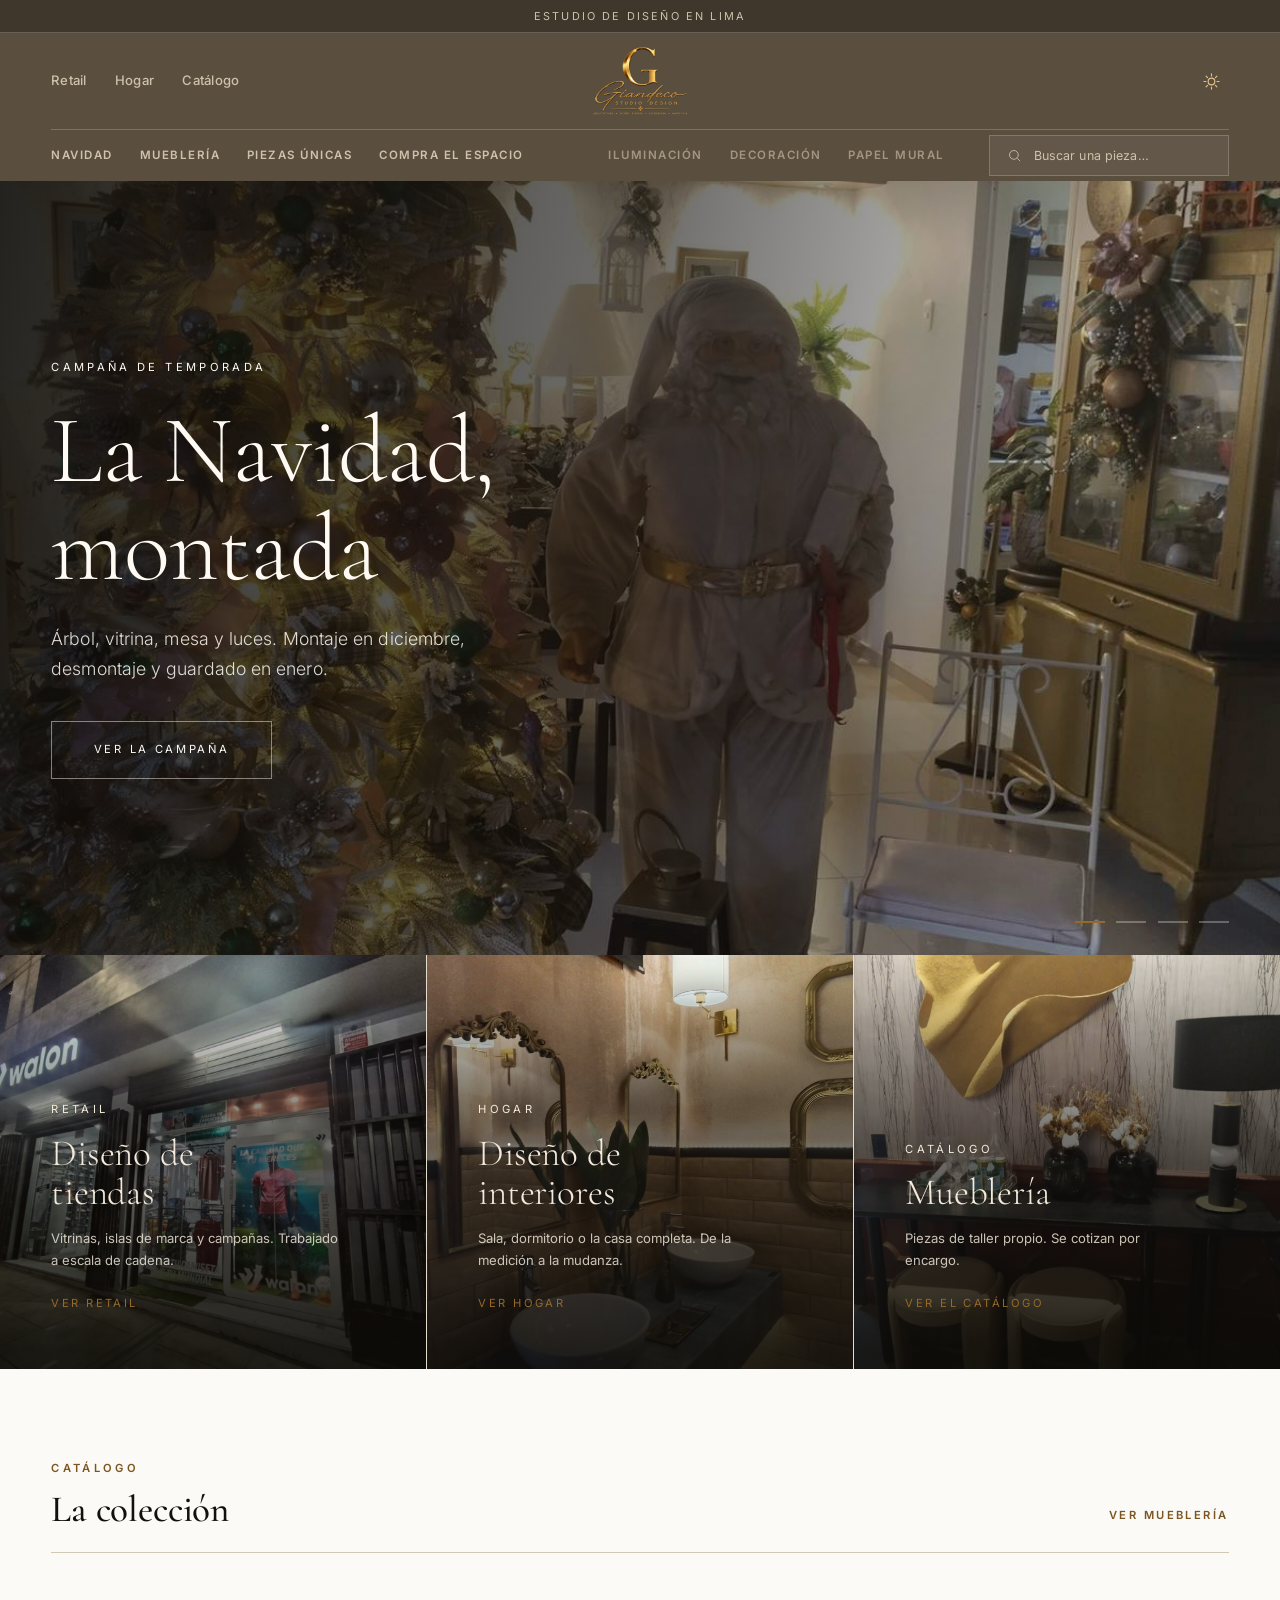
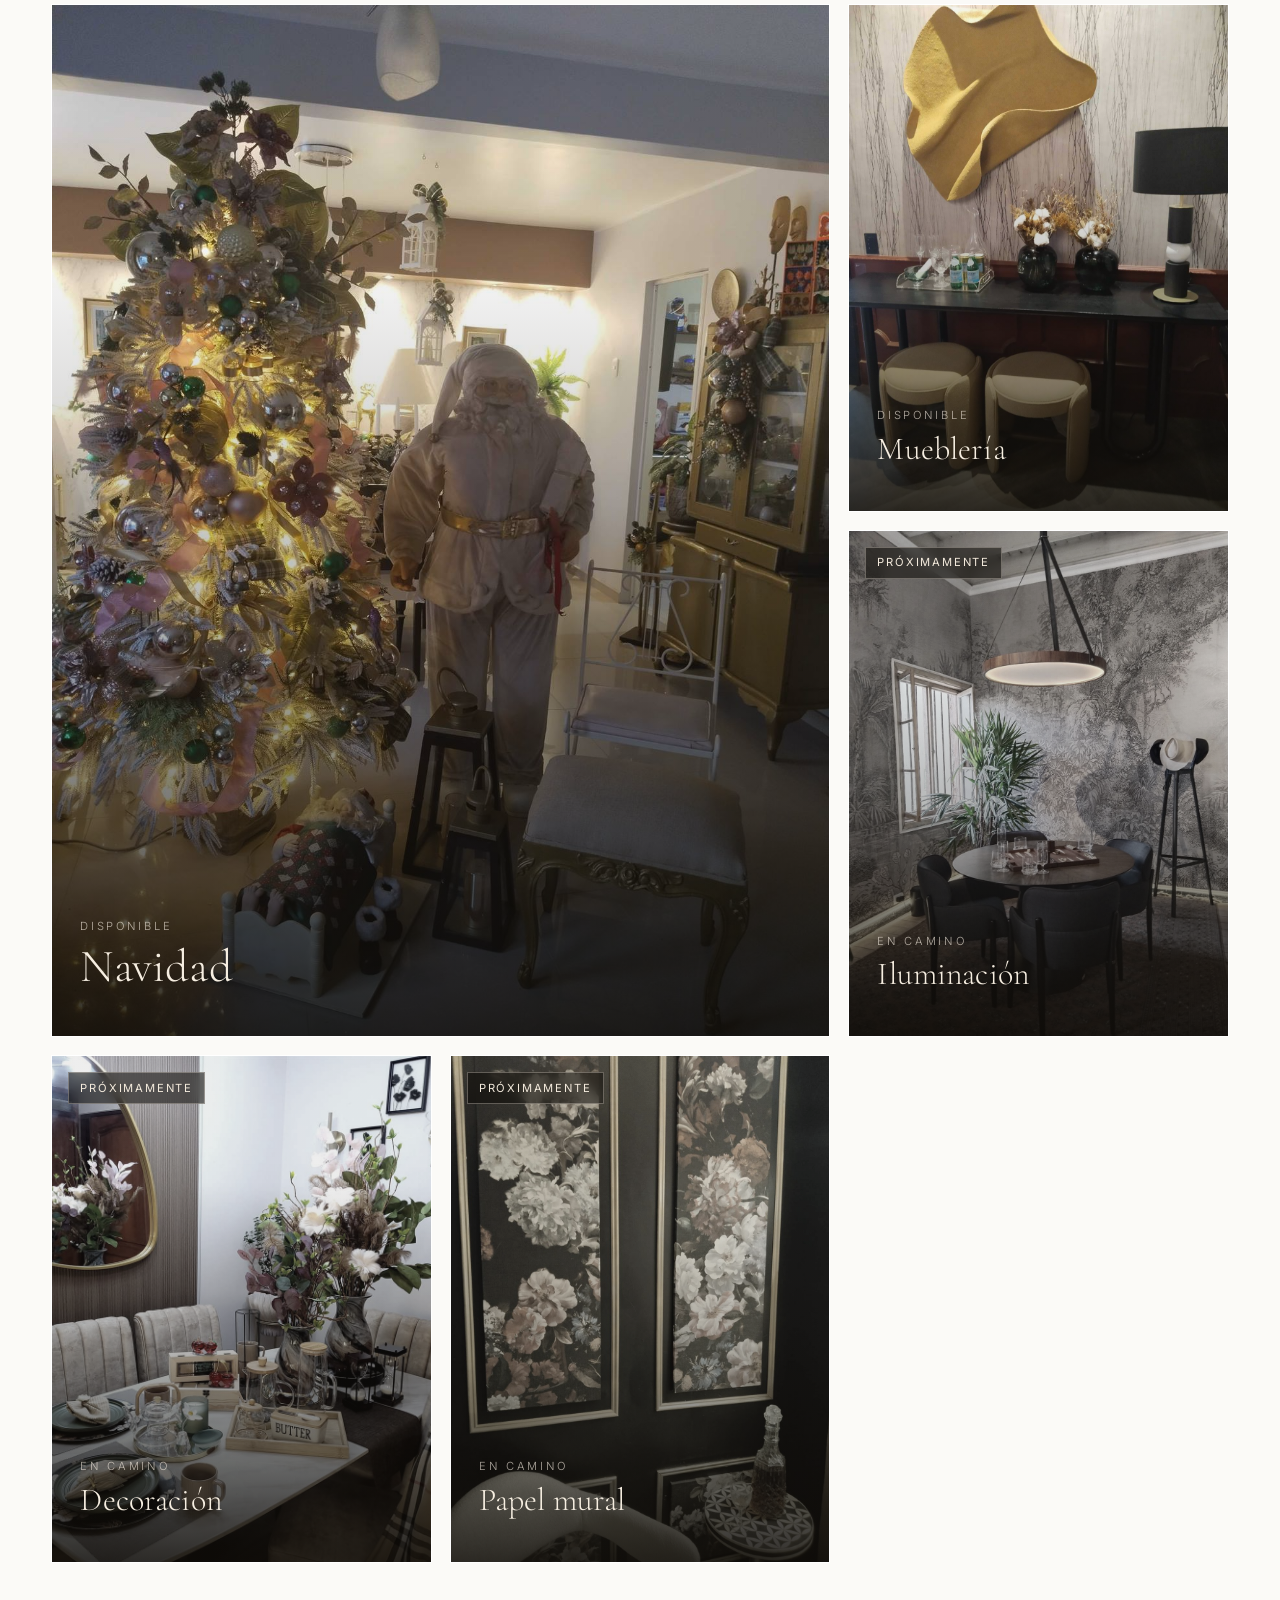
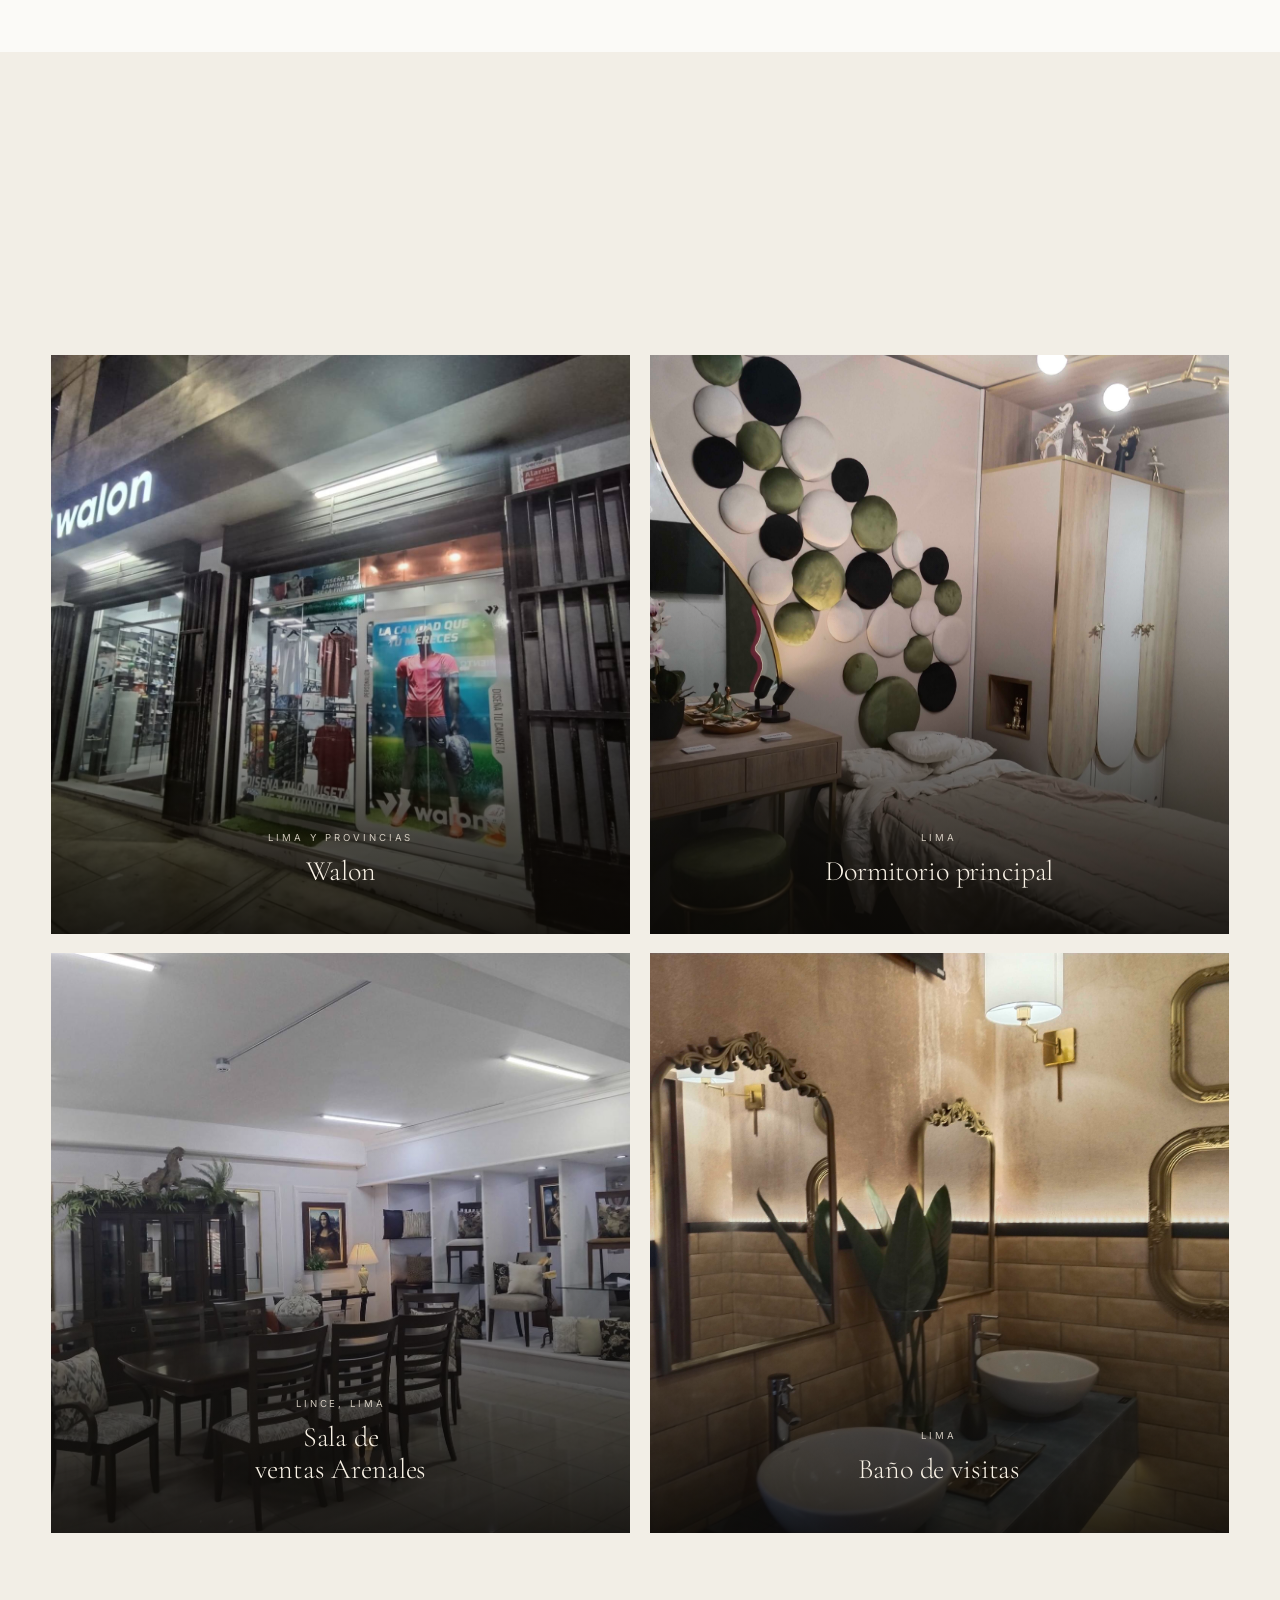
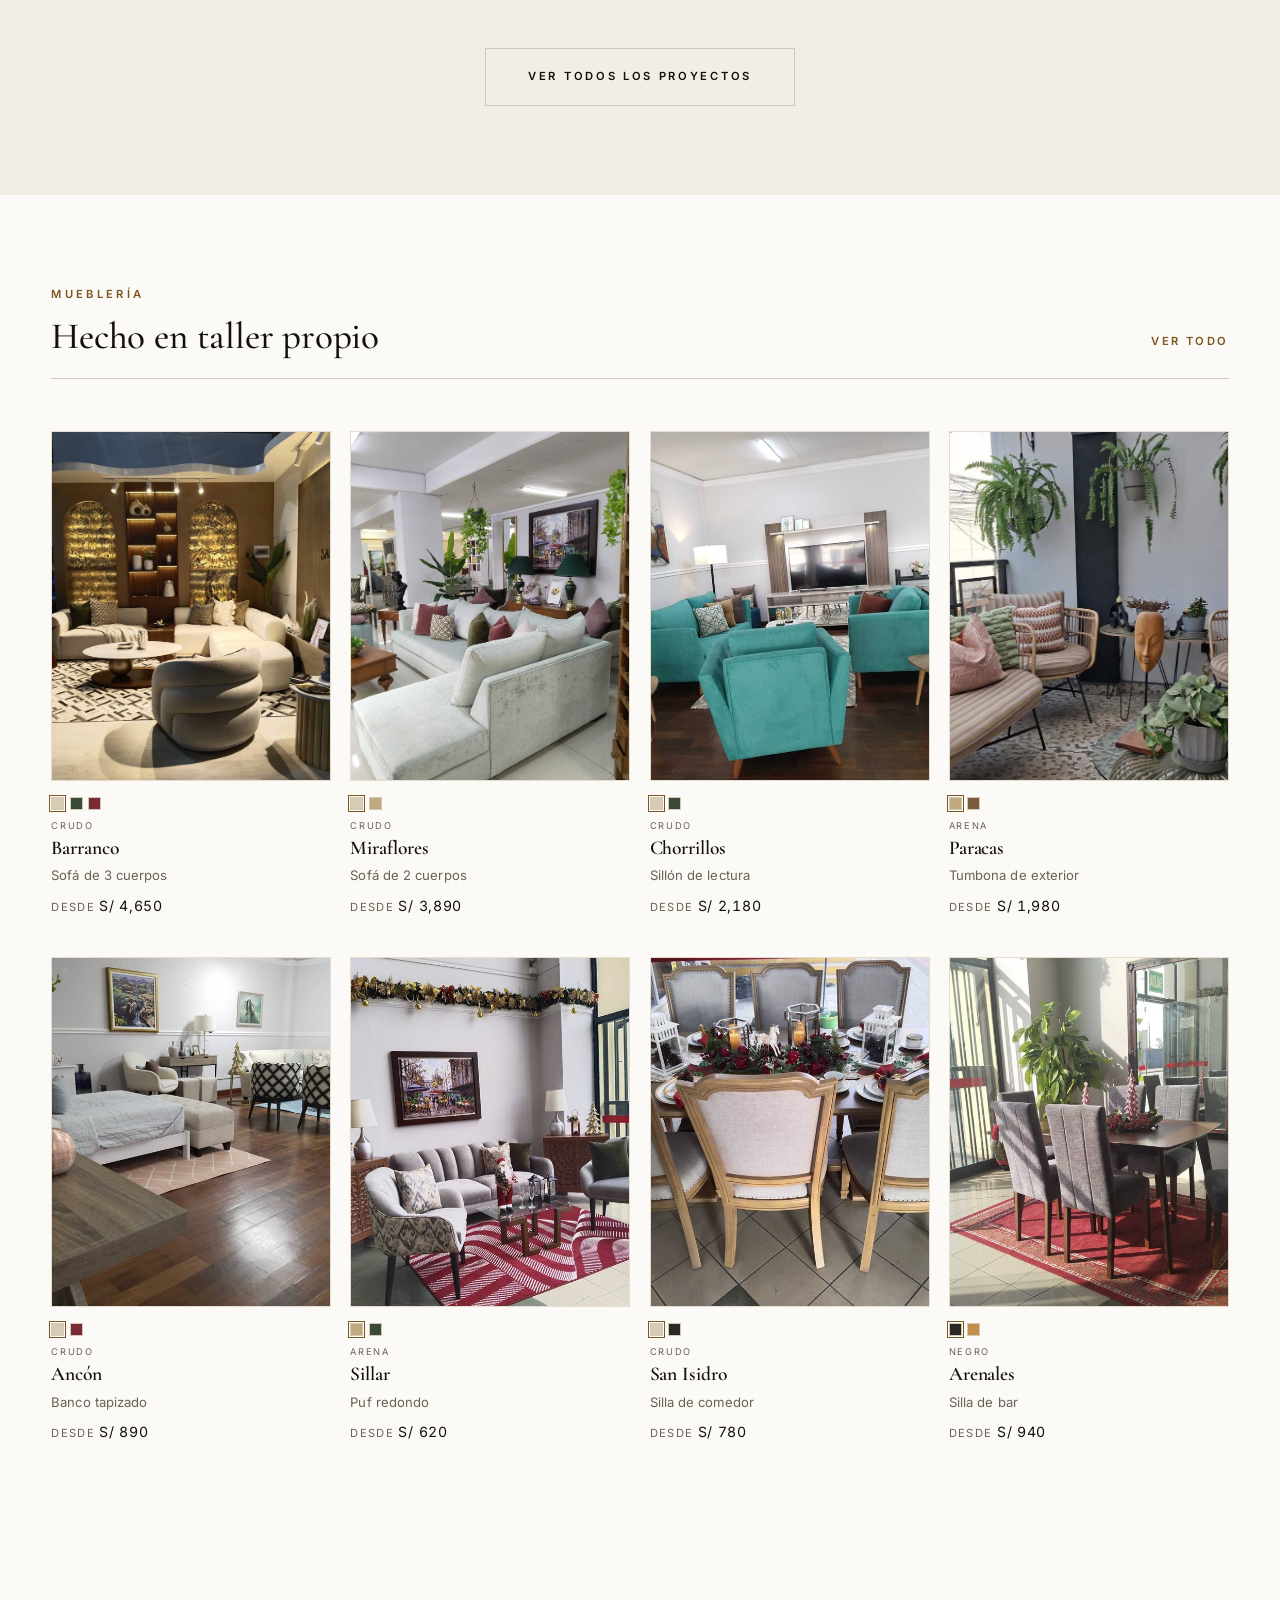
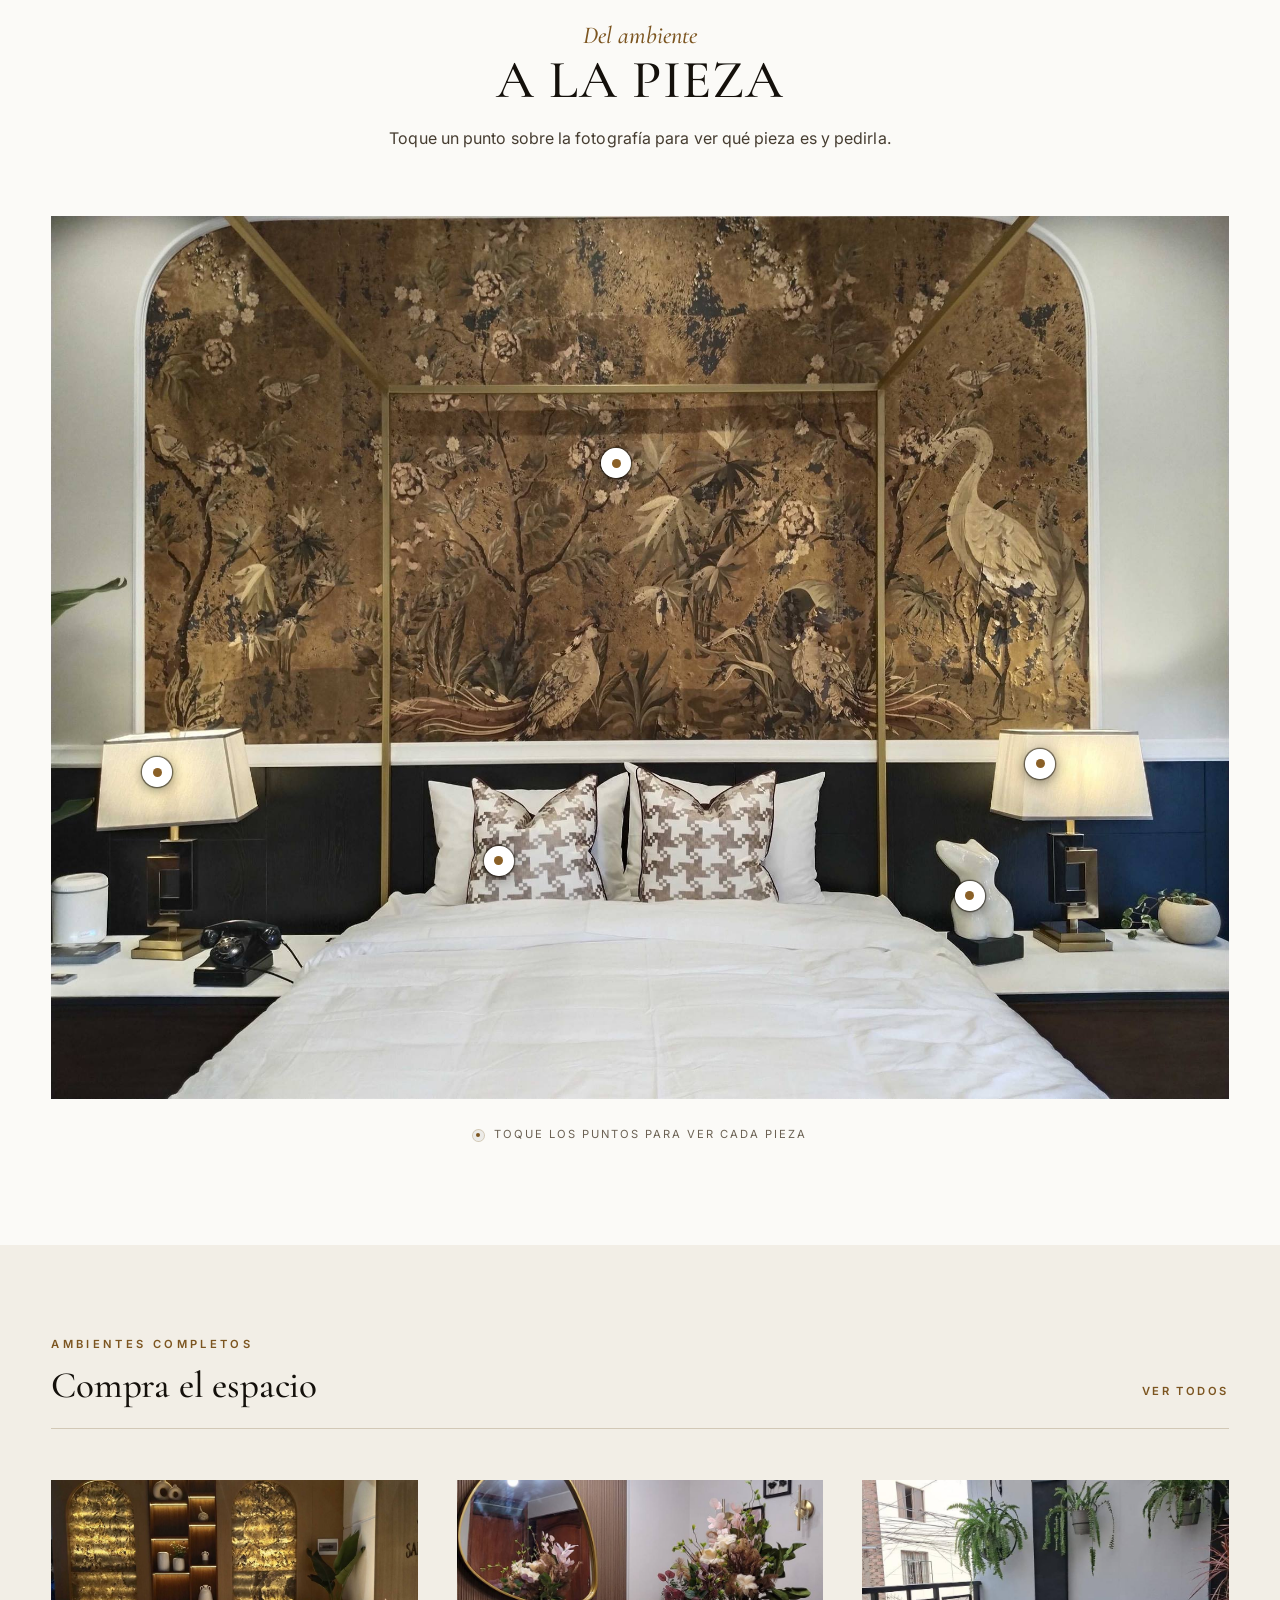
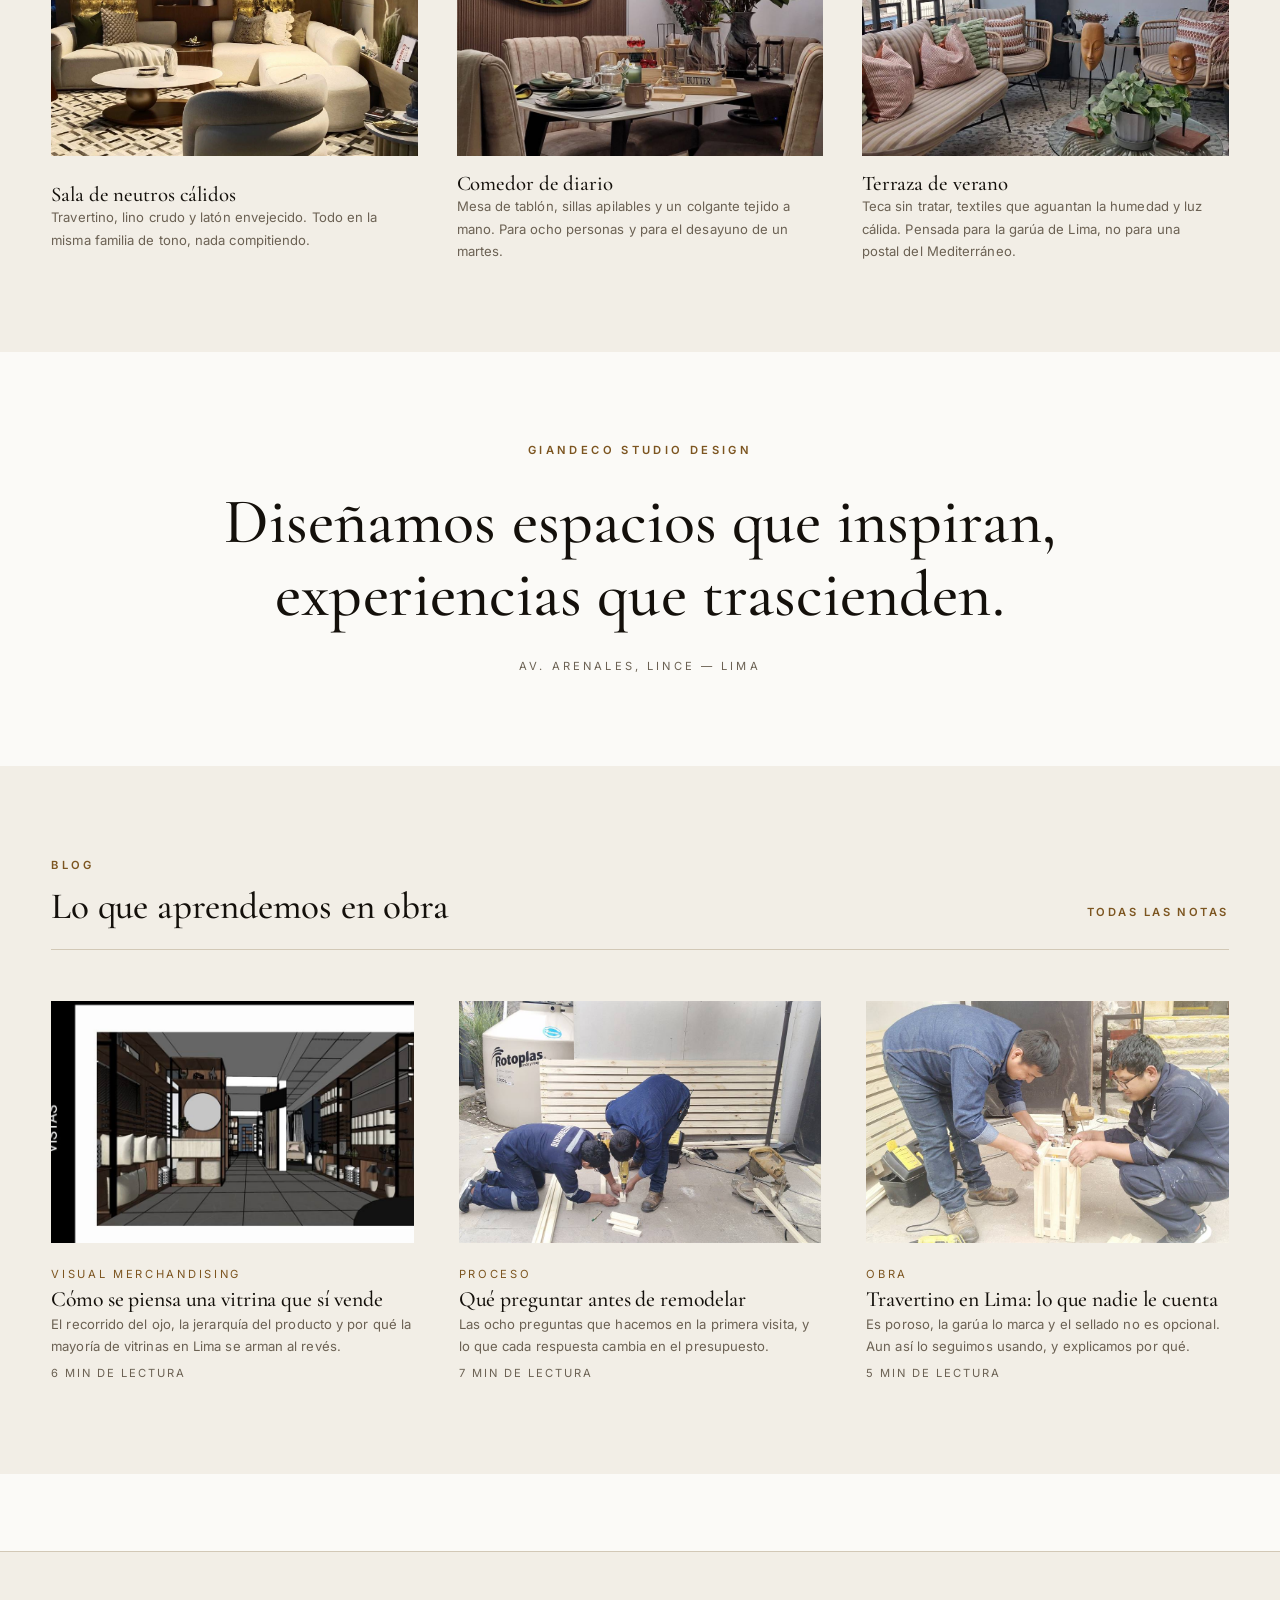
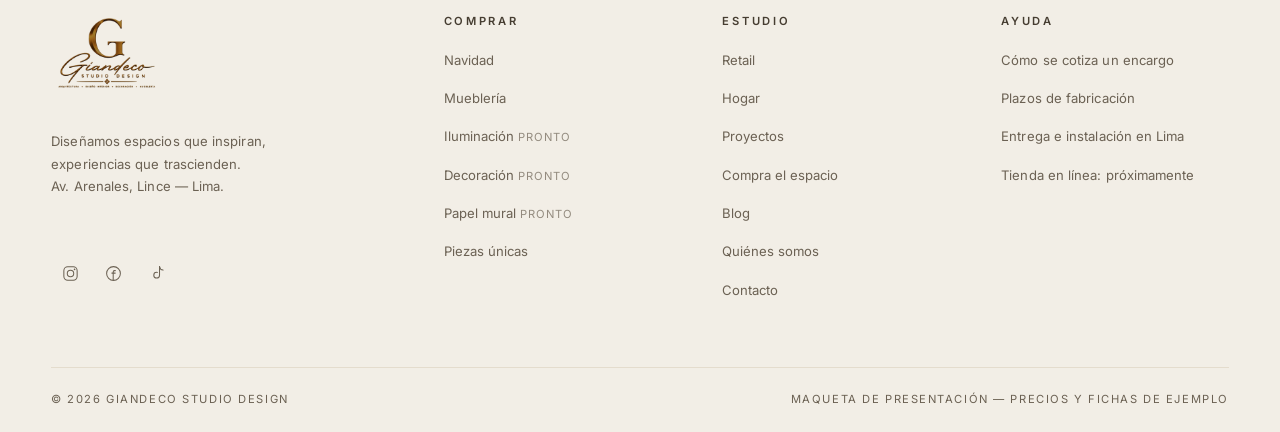
==== index.html @ dcee4a24 "Navidad abre el catalogo, la cinta se turna y el pie gana redes Navidad - La campana ya empezo: pasa" ====
<!doctype html>
<html lang="es" data-tema="claro">
<head>
<meta charset="utf-8" />
<meta name="viewport" content="width=device-width, initial-scale=1" />
<meta name="robots" content="noindex, nofollow" />
<meta name="theme-color" content="#FBFAF7" />
<meta name="description" content="Giandeco Studio Design — arquitectura, diseño interior, visual merchandising y tienda en línea. Maqueta de presentación." />
<title>Giandeco Studio Design</title>

<link rel="icon" href="img/favicon.png" type="image/png" />
<link rel="preconnect" href="https://fonts.googleapis.com" />
<link rel="preconnect" href="https://fonts.gstatic.com" crossorigin />
<link rel="stylesheet" href="https://fonts.googleapis.com/css2?family=Cormorant+Garamond:wght@300;400;500;600&family=Inter:wght@400;500;600&display=swap" />
<link rel="stylesheet" href="css/giandeco.css?v=34ec2248" />
</head>
<body>

<div class="prog" id="prog"></div>

<header class="head">
  <!-- 1. cinta de aviso -->
  <div class="aviso">
    <div class="aviso-rot" id="aviso"></div>
  </div>

  <div class="hwrap">
    <!-- 2. fila de marca: los tres mundos a la izquierda, la marca al
         centro, la cuenta y el carrito a la derecha -->
    <div class="hrow">
      <div class="hleft">
        <button class="burger" type="button" id="burger" aria-label="Abrir menú" aria-expanded="false">
          <span class="bl"></span><span class="bl"></span><span class="bl"></span>
        </button>
        <nav class="mundos-nav" id="mundosNav" aria-label="Secciones"></nav>
      </div>

      <button class="brand" type="button" data-go="home" aria-label="Giandeco Studio Design — inicio">
        <img class="logo-oscuro" src="img/logo.png" alt="Giandeco Studio Design" width="330" height="220" />
        <img class="logo-claro" src="img/logo-claro.png" alt="Giandeco Studio Design" width="330" height="220" />
      </button>

      <div class="hright">
        <!-- las dos páginas fijas: no son mundos, no cambian la fila de abajo -->
        <nav class="paginas-nav" id="paginasNav" aria-label="Páginas"></nav>
        <button class="tema-btn" type="button" data-tema-toggle>
          <svg class="i-sol" viewBox="0 0 24 24" aria-hidden="true">
            <circle cx="12" cy="12" r="4.2"/>
            <path d="M12 2.4v2.6M12 19v2.6M21.6 12H19M5 12H2.4M18.8 5.2l-1.8 1.8M7 17l-1.8 1.8M18.8 18.8 17 17M7 7 5.2 5.2"/>
          </svg>
          <svg class="i-luna" viewBox="0 0 24 24" aria-hidden="true">
            <path d="M20.5 14.6A8.6 8.6 0 0 1 9.4 3.5a8.6 8.6 0 1 0 11.1 11.1z"/>
          </svg>
        </button>
        <button class="ib solo-m" type="button" id="sBtnM" aria-label="Buscar">
          <svg viewBox="0 0 24 24"><circle cx="11" cy="11" r="7"/><path d="M16.5 16.5 21 21"/></svg>
        </button>
        <button class="ib" type="button" id="cartBtn" aria-label="Carrito">
          <svg viewBox="0 0 24 24"><path d="M6 8h12l-1 12H7L6 8z"/><path d="M9 8V6a3 3 0 0 1 6 0v2"/></svg>
          <span class="badge" id="badge" data-cero="1">0</span>
        </button>
      </div>
    </div>

    <!-- 3. fila contextual: cambia según el mundo en el que se esté -->
    <div class="nrow">
      <nav class="cats" id="cats" aria-label="Sección"></nav>
      <button class="hsearch" type="button" id="sBtn">
        <svg viewBox="0 0 24 24"><circle cx="11" cy="11" r="7"/><path d="M16.5 16.5 21 21"/></svg>
        <span>Buscar una pieza…</span>
      </button>
    </div>
  </div>

  <!-- panel de categoría: miniaturas rectangulares -->
  <div class="mega" id="mega" hidden></div>
</header>

<!-- buscador a pantalla completa -->
<div class="sover" id="sover" role="dialog" aria-modal="true" aria-label="Buscar" hidden>
  <div class="sover-in">
    <div class="sover-bar">
      <svg class="mag" viewBox="0 0 24 24"><circle cx="11" cy="11" r="7"/><path d="M16.5 16.5 21 21"/></svg>
      <label for="search" class="sr">Buscar productos</label>
      <input type="search" id="search" placeholder="Busque una pieza, un material…" autocomplete="off" />
      <button class="sclose" type="button" id="sClose" aria-label="Cerrar buscador">&times;</button>
    </div>
    <div class="sover-body">
      <div class="sug" id="sSug">
        <span class="eyebrow">Búsquedas frecuentes</span>
        <div class="sug-chips" id="sChips"></div>
      </div>
      <div class="sres" id="sRes"></div>
    </div>
  </div>
</div>

<!-- menú móvil -->
<nav class="mnav" id="mnav" aria-label="Menú" aria-hidden="true"></nav>


<!-- ====================== PORTADA ====================== -->
<main class="view on" id="v-home">

  <section class="camp">
    <div class="media" id="campMedia"></div>
    <div class="veil"></div>
    <div class="inner">
      <span class="eyebrow" id="cEye"></span>
      <h1 id="cTitle"></h1>
      <p id="cText"></p>
      <button class="btn" type="button" id="cCta"></button>
    </div>
    <div class="camp-dots" id="cDots"></div>
  </section>

  <!-- los tres servicios: el sitio entero cuelga de aquí -->
  <section class="mundos tres">
    <button class="mundo" type="button" data-go="retail">
      <img src="img/pr-walon-1.jpg" alt="" loading="lazy" />
      <span class="veil"></span>
      <span class="cap">
        <span class="eyebrow">Retail</span>
        <h3>Diseño de tiendas</h3>
        <p>Vitrinas, islas de marca y campañas. Trabajado a escala de cadena.</p>
        <span class="link">Ver Retail</span>
      </span>
    </button>
    <button class="mundo" type="button" data-go="hogar">
      <img src="img/pr-casa-2.jpg" alt="" loading="lazy" />
      <span class="veil"></span>
      <span class="cap">
        <span class="eyebrow">Hogar</span>
        <h3>Diseño de interiores</h3>
        <p>Sala, dormitorio o la casa completa. De la medición a la mudanza.</p>
        <span class="link">Ver Hogar</span>
      </span>
    </button>
    <button class="mundo" type="button" data-go="cat:mueble">
      <img src="img/cat-muebles.jpg" alt="" loading="lazy" />
      <span class="veil"></span>
      <span class="cap">
        <span class="eyebrow">Catálogo</span>
        <h3>Mueblería</h3>
        <p>Piezas de taller propio. Se cotizan por encargo.</p>
        <span class="link">Ver el catálogo</span>
      </span>
    </button>
  </section>

  <!-- catálogo: lo que ya está y lo que viene -->
  <section class="band"><div class="wrap">
    <div class="plate" data-rev>
      <div class="plate-in">
        <span class="eyebrow">Catálogo</span>
        <h2>La colección</h2>
      </div>
      <button class="link" type="button" data-go="cat:mueble">Ver mueblería</button>
    </div>
    <div class="tiles destacada" id="homeCats" data-rev></div>
  </div></section>

  <!-- proyectos destacados -->
  <section class="band band-alt"><div class="wrap">
    <div class="plate-c" data-rev>
      <span class="eyebrow">Proyectos</span>
      <h2>Obra propia</h2>
      <p>Tiendas, campañas, casas y hotelería. Fotografiado en sitio.</p>
    </div>
    <div class="proj-grid" id="homeProy"></div>
    <div style="display:grid;justify-items:center;margin-top:clamp(4rem,9vw,9rem)">
      <button class="btn btn-l" type="button" data-go="proyectos">Ver todos los proyectos</button>
    </div>
  </div></section>

  <!-- mueblería -->
  <section class="band"><div class="wrap">
    <div class="plate" data-rev>
      <div class="plate-in">
        <span class="eyebrow">Mueblería</span>
        <h2>Hecho en taller propio</h2>
      </div>
      <button class="link" type="button" data-go="cat:mueble">Ver todo</button>
    </div>
    <div class="grid rail-m" id="homeGrid"></div>
  </div></section>

  <!-- compre el look: la foto con sus piezas marcadas -->
  <section class="band"><div class="wrap">
    <div class="plate-c" data-rev>
      <span class="cap-doble">
        <span class="sobre">Del ambiente</span>
        <span class="grande">a la pieza</span>
      </span>
      <p>Toque un punto sobre la fotografía para ver qué pieza es y pedirla.</p>
    </div>
    <div class="look-wrap">
      <div id="homeMapa"></div>
    </div>
  </div></section>

  <!-- compra el espacio -->
  <section class="band band-alt"><div class="wrap">
    <div class="plate" data-rev>
      <div class="plate-in">
        <span class="eyebrow">Ambientes completos</span>
        <h2>Compra el espacio</h2>
      </div>
      <button class="link" type="button" data-go="espacios">Ver todos</button>
    </div>
    <div class="esp-cards rail-m" id="homeEsp"></div>
  </div></section>

  <!-- cita -->
  <section class="band"><div class="wrap">
    <div class="cita" data-rev>
      <span class="eyebrow">Giandeco Studio Design</span>
      <blockquote>Diseñamos espacios que inspiran, experiencias que trascienden.</blockquote>
      <cite>Av. Arenales, Lince — Lima</cite>
    </div>
  </div></section>

  <!-- blog -->
  <section class="band band-alt"><div class="wrap">
    <div class="plate" data-rev>
      <div class="plate-in">
        <span class="eyebrow">Blog</span>
        <h2>Lo que aprendemos en obra</h2>
      </div>
      <button class="link" type="button" data-go="cuaderno">Todas las notas</button>
    </div>
    <div class="jgrid rail-m" id="homeJournal"></div>
  </div></section>

</main>


<!-- ====================== COLECCIÓN ====================== -->
<main class="view" id="v-cat">

  <!-- portada de campaña: sólo aparece en la línea de temporada -->
  <section class="camp-band" id="catCampana" hidden>
    <div class="camp-band-foto">
      <img id="cbFoto" src="" alt="" />
      <span class="veil"></span>
    </div>
    <div class="camp-band-txt">
      <span class="eyebrow" id="cbEye"></span>
      <h1 id="cbTitulo"></h1>
      <p id="cbTexto"></p>
      <button class="btn" type="button" id="cbCta" data-go="contacto"></button>
      <div class="camp-band-tira" id="cbTira"></div>
    </div>
  </section>

  <div class="wrap">
    <nav class="crumb" id="catCrumb" aria-label="Ruta"></nav>
    <h1 class="ctitle" id="catTitle"></h1>

    <div class="shop">
      <div>
        <button class="fbtn" type="button" id="fToggle" aria-expanded="false">Filtrar y ordenar</button>
        <aside class="facets" id="facets" aria-label="Filtros"></aside>
      </div>
      <div>
        <div class="subs" id="catSubs"></div>

        <aside class="promo" id="catPromo" hidden>
          <div>
            <span class="eyebrow">Navidad montada</span>
            <h3>¿Prefiere que se la montemos nosotros?</h3>
            <p>El estudio monta la Navidad completa de casas y de salas de venta: árbol, vitrina,
               mesa y luces, con desmontaje y guardado en enero.</p>
          </div>
          <button class="btn" type="button" data-go="contacto">Pedir una cotización</button>
        </aside>

        <div class="sbar">
          <span class="cnt" id="cnt"></span>
          <div class="tools">
            <select id="sort" aria-label="Ordenar">
              <option value="rel">Recomendados</option>
              <option value="asc">Precio: menor a mayor</option>
              <option value="desc">Precio: mayor a menor</option>
              <option value="az">Nombre A–Z</option>
            </select>
            <div class="vtog" role="group" aria-label="Vista">
              <button type="button" id="vList" aria-pressed="false" aria-label="Lista">
                <svg viewBox="0 0 24 24"><path d="M4 6h16M4 12h16M4 18h16"/></svg></button>
              <button type="button" id="vGrid" aria-pressed="true" aria-label="Cuadrícula">
                <svg viewBox="0 0 24 24"><rect x="4" y="4" width="7" height="7"/><rect x="13" y="4" width="7" height="7"/><rect x="4" y="13" width="7" height="7"/><rect x="13" y="13" width="7" height="7"/></svg></button>
            </div>
          </div>
        </div>
        <div class="chips" id="chips"></div>
        <div class="grid" id="catGrid"></div>
      </div>
    </div>
  </div>
</main>


<!-- ============ CATEGORÍA QUE TODAVÍA NO ABRE ============ -->
<main class="view" id="v-pronto">
  <div class="wrap">
    <nav class="crumb" id="prCrumb" aria-label="Ruta"></nav>
    <div class="proxima">
      <figure class="pronto-foto"><img id="prontoImg" src="" alt="" /><span class="veil"></span></figure>
      <div class="pronto-txt">
        <span class="eyebrow" id="prontoCuando"></span>
        <h1 id="prontoTitulo"></h1>
        <p class="lede" id="prontoLede"></p>
        <ul class="pronto-subs" id="prontoSubs"></ul>
        <p class="pronto-nota">Mientras tanto, el estudio ya trabaja esta línea por encargo:
          se cotiza, se fabrica y se instala igual que siempre. Lo que falta es la tienda en línea.</p>
        <div class="fu-acc">
          <button class="btn" type="button" data-go="contacto">Cotizar por encargo</button>
          <button class="link" type="button" data-go="cat:mueble">Ver la mueblería</button>
        </div>
      </div>
    </div>
  </div>
  <div style="height:clamp(3rem,7vw,7rem)"></div>
</main>


<!-- ====================== FICHA DE PRODUCTO ====================== -->
<main class="view" id="v-pdp">
  <div class="wrap">
    <nav class="crumb" id="pdpCrumb" aria-label="Ruta"></nav>
    <div class="pdp-grid">
      <div class="gal">
        <div class="gal-main"><img id="galMain" src="" alt="" /></div>
        <div class="gal-thumbs" id="galThumbs"></div>
      </div>
      <div class="pinfo">
        <span class="eyebrow" id="pdpEye"></span>
        <h1 id="pdpName"></h1>
        <p class="tagl" id="pdpTag"></p>
        <span class="price" id="pdpPrice"></span>
        <div class="vpick" id="pdpVars"></div>
        <span class="stock" id="pdpStock"></span>
        <div class="buy" id="pdpBuy">
          <div class="qty">
            <button type="button" id="qMinus" aria-label="Quitar uno">&minus;</button>
            <span id="qVal">1</span>
            <button type="button" id="qPlus" aria-label="Agregar uno">+</button>
          </div>
          <button class="btn" type="button" id="pdpAdd">Añadir al carrito</button>
        </div>
        <button class="btn" type="button" id="pdpCotizar" data-go="contacto">Solicitar cotización</button>
        <p class="pdp-nota" id="pdpNota">La tienda en línea abre pronto. Por ahora cada pieza se
          cotiza por encargo: se confirma medida, acabado y plazo antes de fabricar.</p>
        <dl class="ficha" id="pdpFicha"></dl>
      </div>
    </div>
    <section class="band pdp-relato" id="pdpRelato"></section>

    <section class="band">
      <div class="plate"><div class="plate-in"><h2>Combina bien con</h2></div></div>
      <div class="grid" id="pdpRel"></div>
    </section>
  </div>
</main>


<!-- ====================== PIEZA ÚNICA ====================== -->
<main class="view" id="v-uni">
  <section class="uni-hero">
    <img id="uniBg" src="" alt="" />
    <div class="veil"></div>
    <div class="inner">
      <span class="seal">Pieza única · 1 de 1</span>
      <h1 id="uniName"></h1>
      <p id="uniTag"></p>
    </div>
  </section>
  <div class="wrap">
    <nav class="crumb" id="uniCrumb" aria-label="Ruta"></nav>
    <div class="band uni-body">
      <div class="uni-story">
        <div class="gal-main" style="aspect-ratio:4/3;margin-bottom:2rem"><img id="uniImg" src="" alt="" /></div>
        <p class="drop" id="uniStory"></p>
        <div class="acc" style="margin-top:2rem">
          <details open><summary>Procedencia</summary><div class="ab"><p id="uniProv"></p></div></details>
          <details><summary>Dimensiones y materiales</summary><div class="ab"><table><tbody id="uniDim"></tbody></table></div></details>
          <details><summary>Entrega de piezas únicas</summary><div class="ab"><ul>
            <li>Se reserva con el 50 % y se entrega en 5 días hábiles en Lima.</li>
            <li>Incluye certificado de autenticidad firmado por el estudio, con fotografías del estado de conservación.</li>
            <li>Por tratarse de una pieza irrepetible, no admite devolución. Puede verla en el showroom antes de decidir.</li>
          </ul></div></details>
        </div>
      </div>
      <aside class="uni-card">
        <span class="eyebrow">Ejemplar único disponible</span>
        <span class="price" id="uniPrice"></span>
        <span class="stock low">Queda 1 en stock</span>
        <button class="btn" type="button" id="uniAdd">Reservar esta pieza</button>
        <button class="btn btn-l" type="button" data-go="espacios">Verla en el showroom</button>
        <p class="note">Las piezas únicas no se reponen. Si esta se vende, el estudio puede
          buscarle algo del mismo espíritu, pero no será la misma pieza.</p>
      </aside>
    </div>
  </div>
</main>


<!-- ====================== PROYECTOS ====================== -->
<main class="view" id="v-proyectos">
  <div class="wrap">
    <nav class="crumb" id="proyCrumb" aria-label="Ruta"></nav>
    <div class="plate-c">
      <span class="cap-doble">
        <span class="sobre">Oficio</span>
        <span class="grande">y ejecución</span>
      </span>
      <p>Departamentos, casas, tiendas, restaurantes y hoteles. El estudio rehace espacios
        cuidando el volumen, el material y la luz, y acompaña el encargo desde la primera
        medición hasta el día en que se entrega. Cada proyecto de esta página es obra propia,
        fotografiada en sitio.</p>
    </div>
    <div class="filtros" id="proyFiltros" role="group" aria-label="Filtrar proyectos"></div>
    <div class="proj-grid" id="proyGrid"></div>
    <div style="display:grid;justify-items:center;margin-top:clamp(3rem,6vw,6rem)">
      <button class="btn" type="button" data-go="contacto">Conversemos su proyecto</button>
    </div>
  </div>
  <div style="height:clamp(3rem,7vw,7rem)"></div>
</main>


<!-- ====================== QUIÉNES SOMOS ====================== -->
<main class="view" id="v-nosotros">
  <section class="pr-hero ns-hero">
    <img src="img/uni-hero.jpg" alt="" />
    <div class="veil"></div>
    <div class="inner">
      <span class="eyebrow">Quiénes somos</span>
      <h1>Detrás de Giandeco<br />está Gian</h1>
      <p>Arquitectura interior, diseño y mueblería en Lima.</p>
    </div>
  </section>

  <section class="band-sm"><div class="wrap">
    <nav class="crumb" id="nsCrumb" aria-label="Ruta"></nav>
    <div class="fundador" data-rev>
      <figure class="fu-foto" id="nsFoto"></figure>
      <div class="fu-txt">
        <span class="eyebrow">El fundador</span>
        <h2>Gian</h2>
        <p class="lede">Dirige cada encargo de principio a fin. El que escucha en la primera
          reunión es el mismo que firma el plano y el que aparece en obra.</p>
        <div class="fu-acc">
          <button class="btn" type="button" data-go="contacto">Agendar una asesoría</button>
          <button class="link" type="button" data-go="proyectos">Ver los proyectos</button>
        </div>
      </div>
    </div>
  </div></section>

  <section class="band-sm"><div class="wrap">
    <div class="cifras grande" id="nsCifras" data-rev></div>
  </div></section>

  <section class="band band-alt"><div class="wrap">
    <div class="plate" data-rev>
      <div class="plate-in"><span class="eyebrow">De dónde venimos</span></div>
    </div>
    <div class="historia" id="nsHistoria"></div>
  </div></section>

  <section class="band"><div class="wrap">
    <div class="plate" data-rev>
      <div class="plate-in"><span class="eyebrow">El equipo</span><h2>Tres personas y un taller</h2></div>
    </div>
    <div class="equipo" id="nsEquipo"></div>
  </div></section>

  <section class="band band-alt"><div class="wrap">
    <div class="plate" data-rev>
      <div class="plate-in"><span class="eyebrow">Participación</span><h2>Dónde estuvimos</h2></div>
      <button class="link" type="button" data-go="proyectos">Ver todos</button>
    </div>
    <div class="proj-grid" id="nsProy"></div>
  </div></section>

  <section class="band"><div class="wrap">
    <div class="cita" data-rev>
      <span class="eyebrow">Giandeco Studio Design</span>
      <blockquote>Diseñamos espacios que inspiran, experiencias que trascienden.</blockquote>
      <cite>Av. Arenales, Lince — Lima</cite>
    </div>
  </div></section>

  <section class="band band-alt"><div class="wrap">
    <div class="cierre">
      <h2>Trabajemos juntos</h2>
      <p>Cuéntenos qué espacio tiene entre manos. La primera reunión no cuesta nada.</p>
      <div class="fu-acc" style="justify-content:center">
        <button class="btn" type="button" data-go="contacto">Agendar una asesoría</button>
        <button class="link" type="button" data-go="retail">Ver Retail</button>
        <button class="link" type="button" data-go="hogar">Ver Hogar</button>
      </div>
    </div>
  </div></section>
</main>


<!-- ====================== FICHA DE PROYECTO ====================== -->
<main class="view" id="v-proyecto">
  <section class="pr-hero">
    <img id="prBg" src="" alt="" />
    <div class="veil"></div>
    <div class="inner">
      <span class="eyebrow" id="prLinea"></span>
      <h1 id="prTitle"></h1>
      <p id="prSub"></p>
    </div>
  </section>
  <div class="wrap">
    <nav class="crumb" id="prCrumb" aria-label="Ruta"></nav>

    <!-- el encargo y de dónde salió la idea, antes de enseñar nada -->
    <section class="band-sm pr-brief">
      <article>
        <span class="cap-doble">
          <span class="sobre">El</span><span class="grande">encargo</span>
        </span>
        <p id="prReto"></p>
      </article>
      <article>
        <span class="cap-doble">
          <span class="sobre">La</span><span class="grande">inspiración</span>
        </span>
        <p id="prInspira"></p>
      </article>
    </section>

    <section class="pr-gal" id="prGal"></section>

    <figure class="pr-cita">
      <blockquote id="prCita"></blockquote>
    </figure>

    <section class="band pr-body">
      <div class="pr-texto">
        <span class="cap-doble" style="margin-bottom:1.6rem">
          <span class="sobre">Qué</span><span class="grande">se hizo</span>
        </span>
        <div id="prTexto"></div>
      </div>
      <div>
        <dl class="pr-datos" id="prDatos"></dl>
        <div class="pr-mats" id="prMats"></div>
      </div>
    </section>

    <button class="pr-next" type="button" id="prNext">
      <span class="k">Siguiente proyecto</span>
      <h3 id="prNextName"></h3>
    </button>
  </div>
</main>


<!-- ============ SERVICIO (Retail / Hogar: la misma plantilla) ============ -->
<main class="view" id="v-servicio">
  <section class="pr-hero" id="svHero">
    <img id="svBg" src="" alt="" />
    <div class="veil"></div>
    <div class="inner">
      <span class="eyebrow" id="svEye"></span>
      <h1 id="svTitulo"></h1>
      <p id="svPromesa"></p>
      <button class="btn" type="button" id="svCta1"></button>
    </div>
  </section>

  <!-- boceto y obra: lo primero después del banner, sin una palabra encima -->
  <section class="band-sm"><div class="wrap" id="svBoceto"></div></section>

  <!-- las cifras hablan solas: no necesitan titular que las presente -->
  <section class="band-sm"><div class="wrap">
    <nav class="crumb" id="svCrumb" aria-label="Ruta"></nav>
    <div class="cifras" id="svCifras" data-rev></div>
  </div></section>

  <!-- mosaico: cada pieza empieza dibujada y se revela al pasar el cursor -->
  <section class="band band-alt"><div class="wrap">
    <div class="plate" data-rev>
      <div class="plate-in"><span class="eyebrow">Del trazo a la obra</span></div>
      <span class="plate-nota">Pase el cursor sobre cada imagen</span>
    </div>
    <div class="mosaico" id="svMosaico"></div>
  </div></section>

  <section class="band"><div class="wrap">
    <div class="plate" data-rev>
      <div class="plate-in"><span class="eyebrow">Qué entregamos</span><h2 id="svEntTit"></h2></div>
    </div>
    <div class="entregables" id="svEntregables"></div>
  </div></section>

  <section class="band band-alt" id="svEspacios" hidden><div class="wrap">
    <div class="plate" data-rev>
      <div class="plate-in"><span class="eyebrow">Ambientes</span><h2>Del ambiente a la pieza</h2></div>
      <button class="link" type="button" data-go="espacios">Ver todos</button>
    </div>
    <div class="esp-cards rail-m" id="svEspList"></div>
  </div></section>

  <section class="band" id="svCatalogo" hidden><div class="wrap">
    <div class="plate" data-rev>
      <div class="plate-in"><span class="eyebrow">Catálogo</span><h2>Mueblería de taller propio</h2></div>
      <button class="link" type="button" data-go="cat:mueble">Ver el catálogo</button>
    </div>
    <div class="grid rail-m" id="svCatGrid"></div>
  </div></section>

  <section class="band band-alt"><div class="wrap">
    <div class="plate" data-rev>
      <div class="plate-in"><span class="eyebrow">Cómo trabajamos</span></div>
    </div>
    <div class="pasos" id="svProceso"></div>
  </div></section>

  <section class="band"><div class="wrap">
    <div class="plate" data-rev>
      <div class="plate-in"><span class="eyebrow">Proyectos</span><h2 id="svProyTit"></h2></div>
      <button class="link" type="button" id="svProyLink">Ver todos</button>
    </div>
    <div class="proj-grid" id="svProyectos"></div>
  </div></section>

  <section class="band band-alt"><div class="wrap">
    <div class="plate" data-rev>
      <div class="plate-in"><span class="eyebrow">Blog</span><h2 id="svBlogTit"></h2></div>
      <button class="link" type="button" id="svBlogLink">Todas las notas</button>
    </div>
    <div class="jgrid" id="svBlog"></div>
  </div></section>

  <section class="band"><div class="wrap">
    <div class="cierre">
      <h2 id="svCtaT"></h2>
      <p id="svCtaP"></p>
      <button class="btn" type="button" id="svCtaB"></button>
    </div>
  </div></section>
</main>


<!-- ====================== ESPACIOS ====================== -->
<main class="view" id="v-espacios">
  <div class="wrap">
    <nav class="crumb" id="espCrumb" aria-label="Ruta"></nav>
    <h1 class="ctitle">Compra el espacio<span class="dash"></span></h1>
    <p class="clead">Ambientes completos montados por el estudio. Se puede llevar el espacio
      entero o solo la pieza que le falta.</p>
    <div class="esp-cards" id="espList"></div>
  </div>
  <div style="height:clamp(3rem,7vw,7rem)"></div>
</main>

<main class="view" id="v-esp">
  <div class="wrap">
    <nav class="crumb" id="espdCrumb" aria-label="Ruta"></nav>
    <div class="esp-head">
      <div><div id="espMapa"></div></div>
      <div><h1 id="espName"></h1><p id="espText"></p></div>
    </div>
    <section class="band">
      <div class="plate"><div class="plate-in"><h2>Las piezas de este espacio</h2></div>
        <span class="sub" id="espCount"></span></div>
      <div class="grid" id="espGrid"></div>
    </section>
  </div>
</main>


<!-- ====================== BLOG ====================== -->
<main class="view" id="v-cuaderno">
  <div class="wrap">
    <nav class="crumb" id="cuaCrumb" aria-label="Ruta"></nav>
    <h1 class="ctitle">Blog<span class="dash"></span></h1>
    <p class="clead">Lo que el estudio aprende en obra: cómo se piensa un espacio, qué materiales
      aguantan el clima de Lima y por qué algunas decisiones se toman antes de mover un mueble.</p>
    <div class="jgrid" id="cuaGrid"></div>
  </div>
  <div style="height:clamp(3rem,7vw,7rem)"></div>
</main>


<!-- ====================== CONTACTO ====================== -->
<main class="view" id="v-contacto">
  <div class="wrap">
    <nav class="crumb" id="contCrumb" aria-label="Ruta"></nav>
    <div class="plate-c">
      <span class="cap-doble">
        <span class="sobre">Contactar</span>
        <span class="grande">al estudio</span>
      </span>
      <p>Cuéntenos qué espacio tiene entre manos. Gian responde personalmente dentro de las
        24 horas hábiles y propone una primera reunión, sin costo ni compromiso.</p>
    </div>

    <div class="cont-grid band-sm">
      <form class="form" id="contForm" novalidate>
        <div class="campo-2">
          <div class="campo">
            <label for="cNombre">Nombre y apellido</label>
            <input type="text" id="cNombre" name="nombre" autocomplete="name" required />
          </div>
          <div class="campo">
            <label for="cTel">Teléfono o WhatsApp</label>
            <input type="tel" id="cTel" name="telefono" autocomplete="tel" />
          </div>
        </div>
        <div class="campo">
          <label for="cCorreo">Correo electrónico</label>
          <input type="email" id="cCorreo" name="correo" autocomplete="email" required />
        </div>
        <div class="campo">
          <label for="cTipo">Tipo de encargo</label>
          <select id="cTipo" name="tipo">
            <option>Hogar — casa o departamento</option>
            <option>Retail — tienda, vitrina o campaña</option>
            <option>Hotelería, restaurante u oficina</option>
            <option>Mueblería a medida</option>
            <option>Decoración de temporada</option>
            <option>Consulta por una pieza del catálogo</option>
            <option>Otro</option>
          </select>
        </div>
        <div class="campo">
          <label for="cMsg">Cuéntenos del espacio</label>
          <textarea id="cMsg" name="mensaje" placeholder="Metraje aproximado, en qué distrito está, en qué plazo lo necesita." required></textarea>
        </div>
        <button class="btn" type="submit">Enviar la consulta</button>
        <p class="form-ok" id="contOk" hidden>Recibido. Gian le escribe dentro de 24 horas hábiles.</p>
      </form>

      <dl class="cont-datos">
        <div>
          <dt>Oficina</dt>
          <dd>Av. Arenales, Lince<small>Lima, Perú — con cita previa</small></dd>
        </div>
        <div>
          <dt>Correo</dt>
          <dd>hola@giandeco.com<small>Respuesta en 24 horas hábiles</small></dd>
        </div>
        <div>
          <dt>WhatsApp</dt>
          <dd>+51 900 000 000<small>Lunes a sábado, 9 a 19 h</small></dd>
        </div>
        <div>
          <dt>Profesionales</dt>
          <dd>Cuenta para arquitectos<small>Precios diferenciados y fichas técnicas. Indíquelo en el mensaje.</small></dd>
        </div>
      </dl>
    </div>
  </div>
  <div style="height:clamp(3rem,7vw,7rem)"></div>
</main>


<footer>
  <div class="wrap">
    <div class="fg">
      <div class="fbrand">
        <img class="logo-oscuro" src="img/logo.png" alt="Giandeco Studio Design" loading="lazy" />
        <img class="logo-claro" src="img/logo-claro.png" alt="Giandeco Studio Design" loading="lazy" />
        <p>Diseñamos espacios que inspiran, experiencias que trascienden.<br />
          Av. Arenales, Lince — Lima.</p>
        <nav class="redes" id="redes" aria-label="Redes sociales"></nav>
      </div>
      <div class="fcol">
        <h4>Comprar</h4>
        <button class="fh" type="button" aria-expanded="false">Comprar<span class="ar"></span></button>
        <div class="fp"><ul id="footCats"></ul></div>
      </div>
      <div class="fcol">
        <h4>Estudio</h4>
        <button class="fh" type="button" aria-expanded="false">Estudio<span class="ar"></span></button>
        <div class="fp"><ul>
          <li><button type="button" data-go="retail">Retail</button></li>
          <li><button type="button" data-go="hogar">Hogar</button></li>
          <li><button type="button" data-go="proyectos">Proyectos</button></li>
          <li><button type="button" data-go="espacios">Compra el espacio</button></li>
          <li><button type="button" data-go="cuaderno">Blog</button></li>
          <li><button type="button" data-go="nosotros">Quiénes somos</button></li>
          <li><button type="button" data-go="contacto">Contacto</button></li>
        </ul></div>
      </div>
      <div class="fcol">
        <h4>Ayuda</h4>
        <button class="fh" type="button" aria-expanded="false">Ayuda<span class="ar"></span></button>
        <div class="fp"><ul>
          <li><span>Cómo se cotiza un encargo</span></li><li><span>Plazos de fabricación</span></li>
          <li><span>Entrega e instalación en Lima</span></li><li><span>Tienda en línea: próximamente</span></li>
        </ul></div>
      </div>
    </div>
    <div class="colo">
      <span>© 2026 Giandeco Studio Design</span>
      <span>Maqueta de presentación — precios y fichas de ejemplo</span>
    </div>
  </div>
</footer>

<div class="scrim" id="scrim"></div>

<aside class="drawer" id="drawer" aria-label="Carrito" aria-hidden="true">
  <div class="dh"><h2>Su carrito</h2><button class="x" type="button" id="closeCart" aria-label="Cerrar">&times;</button></div>
  <div class="items" id="items"></div>
  <div class="df">
    <div class="tot"><span class="u">Subtotal</span><span class="s" id="subtotal">S/ 0</span></div>
    <button class="btn" type="button">Ir a pagar</button>
    <small>Envío calculado en el siguiente paso</small>
  </div>
</aside>

<script src="js/datos.js?v=34ec2248"></script>
<script src="js/app.js?v=34ec2248"></script>
</body>
</html>
---- css/giandeco.css ----
/* ==========================================================================
   GIANDECO STUDIO DESIGN — sistema de diseño
   --------------------------------------------------------------------------
   Un solo CSS para los dos temas. El tema vive en <html data-tema>:
     data-tema="oscuro"  la paleta de la campaña del estudio (chocolate y oro)
     data-tema="claro"   la misma paleta llevada a fondos claros
   Nada de color se escribe suelto en las reglas: todo pasa por un token, y
   por eso cambiar de mundo cuesta un atributo y no un rediseño.
   ========================================================================== */

/* ---------- 1. tokens ---------------------------------------------------- */

:root{
  /* tipografía */
  /* Inter en vez de Jost para el cuerpo: Jost es geométrica y preciosa en
     titular, pero en párrafo pequeño sobre blanco adelgaza y el texto se
     pierde. Inter está hecha para leerse a 15 px. */
  --display:'Cormorant Garamond','Didot','Bodoni MT',Georgia,'Times New Roman',serif;
  --sans:'Inter','Segoe UI',system-ui,-apple-system,'Helvetica Neue',sans-serif;

  /* escala — apretada abajo, generosa arriba: el salto es lo que da porte */
  --t-xs:.7rem;
  --t-sm:.82rem;
  --t-base:1rem;
  --t-md:1.11rem;
  --t-lg:clamp(1.3rem,1.6vw,1.6rem);
  --t-xl:clamp(1.7rem,2.9vw,2.6rem);
  --t-2xl:clamp(2.3rem,5vw,4.2rem);
  --t-3xl:clamp(2.8rem,7.5vw,6.5rem);

  /* rejilla y aire — el aire es la mitad del lujo */
  --gut:clamp(1.1rem,4vw,4.5rem);
  --maxw:1720px;
  --maxw-txt:66ch;
  --banda:clamp(3.2rem,7vw,7.5rem);
  --banda-sm:clamp(2.2rem,4.5vw,4rem);

  /* cabecera */
  --h-aviso:32px;
  --h-marca:74px;
  --h-nav:0px;
  --h-total:calc(var(--h-aviso) + var(--h-marca));

  /* Velos sobre fotografía. NO dependen del tema: encima siempre va texto
     claro, así que oscurecer menos en el tema claro sólo lo haría ilegible.
     Sobre foto, el fondo lo pone la foto, no la página. */
  --velo-1:rgba(12,10,7,.90);
  --velo-2:rgba(12,10,7,.58);
  --velo-3:rgba(12,10,7,.10);

  /* movimiento */
  --ease:cubic-bezier(.22,.68,.24,1);
  --lento:1.05s var(--ease);
  --medio:.45s var(--ease);
  --rapido:.25s var(--ease);
}

@media(min-width:1180px){
  :root{ --h-marca:96px; --h-nav:52px; --h-total:calc(var(--h-aviso) + var(--h-marca) + var(--h-nav)); }
}

/* --- tema oscuro: los colores tal como están hoy, sólo afinados --- */
:root,
[data-tema="oscuro"]{
  --bg:#0E0C09;
  --bg2:#141009;
  --bg3:#1B1610;
  --bg4:#241D14;
  --lienzo:#17130D;          /* fondo de las fotos de producto */
  --line:#2E271C;
  --line2:#221C14;

  --txt:#EDE4D3;
  --txt2:#AC9E86;
  --txt3:#7C7160;

  --oro:#C08F4A;
  --oro-lt:#D9B074;
  --oro-dk:#8A6538;
  --sobre-oro:#12100B;
  --rojo:#A2564C;

  --sombra:0 26px 70px -34px rgba(0,0,0,.9);
  --logo-op:1;

  /* Sobre negro, el texto claro «engorda» ópticamente: pesos finos.
     En claro pasa lo contrario y hay que compensar. */
  --peso-cuerpo:300;
  --peso-display:300;
  --peso-ui:400;
  --peso-fuerte:400;

  color-scheme:dark;
}

/* --- tema claro: la misma paleta, invertida en luminosidad --- */
[data-tema="claro"]{
  --bg:#FBFAF7;
  --bg2:#F2EEE6;
  --bg3:#FFFFFF;
  --bg4:#E9E2D5;
  --lienzo:#FFFFFF;          /* la ficha de producto va sobre blanco puro */
  --line:#D2C8B6;
  --line2:#E4DCCD;

  /* Más oscuros que la primera versión: sobre blanco, un gris medio se lee
     como texto apagado y el sitio pierde autoridad. */
  --txt:#14100B;
  --txt2:#463D31;
  --txt3:#6B6153;

  --oro:#7C5520;
  --oro-lt:#96682A;
  --oro-dk:#5E4118;
  --sobre-oro:#FFFFFF;
  --rojo:#8C3A32;

  --sombra:0 24px 60px -38px rgba(60,45,25,.45);
  --logo-op:1;

  /* El contrapeso del fondo blanco. Sobre claro el trazo se come luz y
     todo parece medio tono más flojo, así que se compensa aquí. */
  --peso-cuerpo:400;
  --peso-display:500;
  --peso-ui:600;
  --peso-fuerte:600;

  color-scheme:light;
}

/* --- la banda de cabecera tiene color propio en los dos temas ---
   Es lo que hace que el sitio se lea como una casa y no como una plantilla:
   la marca vive sobre su propio material, no sobre el fondo de la página.
   El orden importa: primero el valor por defecto, después el del tema
   claro, porque :root y [data-tema] pesan igual y gana el último. */
:root,
[data-tema="oscuro"]{
  --head-bg:#211A11;
  --head-txt:#EFE5D3;
  --head-txt2:#A89578;
  --head-line:rgba(239,229,211,.15);
  --head-oro:#D9B074;
}
/* Taupe cálido en vez de casi negro: contra el papel crema, una banda
   negra se lee como una barra pegada encima. Un tono medio de la misma
   familia se integra y sigue sosteniendo el logo dorado. */
[data-tema="claro"]{
  --head-bg:#5A4E3F;
  --head-txt:#F6EFE3;
  --head-txt2:#CFC2AB;
  --head-line:rgba(246,239,227,.22);
  --head-oro:#E4C48C;
}

/* ---------- 2. base ------------------------------------------------------ */

*,*::before,*::after{box-sizing:border-box}

html{
  scroll-padding-top:calc(var(--h-total) + 2rem);
  -webkit-text-size-adjust:100%;
}

body{
  margin:0;
  background:var(--bg);
  color:var(--txt);
  font-family:var(--sans);
  font-size:var(--t-base);
  font-weight:var(--peso-cuerpo);
  line-height:1.7;
  letter-spacing:.005em;
  -webkit-font-smoothing:antialiased;
  -moz-osx-font-smoothing:grayscale;
  overflow-x:hidden;
  transition:background-color .5s var(--ease),color .5s var(--ease);
}

a{color:inherit;text-decoration:none}
img{max-width:100%;display:block}
button{font:inherit;color:inherit;background:none;border:0;padding:0}
table{border-collapse:collapse;width:100%}
::selection{background:var(--oro);color:var(--sobre-oro)}
:focus-visible{outline:2px solid var(--oro);outline-offset:3px}

h1,h2,h3,h4{
  font-family:var(--display);
  font-weight:var(--peso-display);
  line-height:1.06;
  letter-spacing:-.005em;
  margin:0;
  text-wrap:balance;
}

.wrap{max-width:var(--maxw);margin-inline:auto;padding-inline:var(--gut)}
.wrap-txt{max-width:var(--maxw-txt)}
.sr{position:absolute;width:1px;height:1px;overflow:hidden;clip:rect(0 0 0 0);white-space:nowrap}

/* versalita utilitaria: la voz de las etiquetas, los botones y los precios */
.u{
  font-family:var(--sans);
  font-size:var(--t-xs);
  font-weight:var(--peso-ui);
  letter-spacing:.22em;
  text-transform:uppercase;
}

.eyebrow{
  display:inline-block;
  font-family:var(--sans);
  font-size:var(--t-xs);
  font-weight:var(--peso-ui);
  letter-spacing:.3em;
  text-transform:uppercase;
  color:var(--oro);
}

.dash{display:inline-block;width:52px;height:1px;background:var(--oro);vertical-align:middle;margin-left:1rem;opacity:.7}

/* aparición al entrar en pantalla */
[data-rev]{opacity:0;transform:translateY(26px);transition:opacity .9s var(--ease),transform .9s var(--ease)}
[data-rev].vis{opacity:1;transform:none}
@media(prefers-reduced-motion:reduce){
  [data-rev]{opacity:1;transform:none;transition:none}
  *{animation-duration:.01ms!important;transition-duration:.06s!important}
}

/* Sobre fotografía el texto siempre es claro sobre oscuro, así que ahí
   mandan los pesos finos aunque la página esté en tema claro. Misma razón
   que los velos: el fondo lo pone la foto, no la página. */
.camp,.tile,.mundo,.pr-hero,.uni-hero,.proj figure{
  --peso-cuerpo:300;
  --peso-display:300;
  --peso-ui:400;
}

/* ---------- 3. botones --------------------------------------------------- */

.btn{
  display:inline-flex;align-items:center;justify-content:center;
  font-family:var(--sans);font-size:var(--t-xs);font-weight:var(--peso-ui);
  letter-spacing:.24em;text-transform:uppercase;
  padding:1.15rem 2.6rem;
  cursor:pointer;text-align:center;
  color:var(--sobre-oro);
  background:var(--oro);
  border:1px solid var(--oro);
  transition:background-color var(--medio),color var(--medio),border-color var(--medio);
}
.btn:hover,.btn:focus-visible{background:transparent;color:var(--oro)}

.btn-l{
  color:var(--txt);background:transparent;border-color:var(--line);
}
.btn-l:hover,.btn-l:focus-visible{background:var(--oro);border-color:var(--oro);color:var(--sobre-oro)}

/* enlace con subrayado que se dibuja */
.link{
  display:inline-block;font-family:var(--sans);font-size:var(--t-xs);font-weight:var(--peso-ui);
  letter-spacing:.22em;text-transform:uppercase;color:var(--oro);cursor:pointer;
  padding-bottom:5px;position:relative;
}
.link::after{
  content:"";position:absolute;left:0;bottom:0;height:1px;width:100%;
  background:currentColor;transform:scaleX(0);transform-origin:right;
  transition:transform var(--medio);
}
.link:hover::after,.link:focus-visible::after{transform:scaleX(1);transform-origin:left}

/* ---------- 4. cabecera --------------------------------------------------
   Tres pisos, y el del medio manda:
     1. cinta de aviso
     2. fila de marca      · los tres mundos a la izquierda, la marca al
                             centro, acabado y carrito a la derecha
     3. fila contextual    · cambia según el mundo: en Catálogo salen las
                             categorías; en Diseño de interiores, el estudio
                             y los proyectos. Nada de barras separadoras.
   Toda la banda va sobre su propio color, no sobre el fondo de la página.
   ------------------------------------------------------------------------ */

.head{
  position:sticky;top:0;z-index:60;
  background:var(--head-bg);
  color:var(--head-txt);
  transition:background-color .5s var(--ease);
}
.hwrap{max-width:var(--maxw);margin-inline:auto;padding-inline:var(--gut)}

/* --- 1. cinta de aviso --- */
.aviso{background:rgba(0,0,0,.3);border-bottom:1px solid var(--head-line)}
.aviso p{
  margin:0;height:var(--h-aviso);display:flex;align-items:center;justify-content:center;gap:.9rem;
  padding-inline:var(--gut);
  font-family:var(--sans);font-size:.68rem;font-weight:400;letter-spacing:.2em;
  text-transform:uppercase;color:var(--head-txt2);
  white-space:nowrap;overflow:hidden;text-overflow:ellipsis;
}
.aviso i{width:3px;height:3px;background:var(--head-oro);transform:rotate(45deg);flex:none;display:inline-block}
@media(max-width:760px){
  .aviso p{font-size:.6rem;letter-spacing:.12em;gap:.5rem}
  .ann-x{display:none}
}

/* --- 2. fila de marca --- */
.hrow{display:grid;grid-template-columns:1fr auto 1fr;align-items:center;gap:1rem;height:var(--h-marca)}
.hleft{display:flex;align-items:center;gap:clamp(1rem,2.2vw,2.4rem);min-width:0}
.hright{display:flex;align-items:center;justify-content:flex-end;gap:clamp(.4rem,1.1vw,1rem)}

/* los tres mundos */
.mundos-nav{display:flex;align-items:center;gap:clamp(1.1rem,2.2vw,2.3rem)}
@media(max-width:1179px){.mundos-nav{display:none}}
.mundos-nav button{
  cursor:pointer;font-family:var(--sans);font-size:.82rem;font-weight:500;
  letter-spacing:.02em;color:var(--head-txt2);white-space:nowrap;
  padding:.35rem 0;border-bottom:1px solid transparent;
  transition:color var(--rapido),border-color var(--rapido);
}
.mundos-nav button:hover{color:var(--head-txt)}
.mundos-nav button.on{color:var(--head-txt);border-bottom-color:var(--head-txt)}

.brand{display:block;line-height:0;justify-self:center}
.brand img{height:calc(var(--h-marca) - 24px);width:auto;max-width:100%}
/* Sobre la banda oscura va siempre el logo dorado sobre negro recortado:
   la variante bronce es para fondos claros y aquí desaparecería. */
.brand .logo-claro{display:none}
.brand .logo-oscuro{display:block}

.pro-btn{
  cursor:pointer;border:1px solid var(--head-line);color:var(--head-txt2);
  padding:.5rem .95rem;white-space:nowrap;
  font-family:var(--sans);font-size:.7rem;font-weight:500;letter-spacing:.14em;text-transform:uppercase;
  transition:border-color var(--rapido),color var(--rapido);
}
.pro-btn:hover{border-color:var(--head-oro);color:var(--head-oro)}
@media(max-width:1319px){.pro-btn{display:none}}

.ib{
  cursor:pointer;padding:.5rem;color:var(--head-txt2);position:relative;line-height:0;
  transition:color var(--rapido);
}
.ib:hover{color:var(--head-oro)}
.ib svg{width:20px;height:20px;stroke:currentColor;fill:none;stroke-width:1.2;
  stroke-linecap:round;stroke-linejoin:round}
.badge{
  position:absolute;top:0;right:-1px;min-width:16px;height:16px;padding:0 3px;
  background:var(--head-oro);color:#171209;
  font-family:var(--sans);font-size:.6rem;font-weight:600;letter-spacing:0;
  display:grid;place-items:center;line-height:1;
}
.badge[data-cero="1"]{display:none}

/* Interruptor de acabado: un solo botón.
   Se ve el icono del acabado puesto, no los dos a la vez. Con el sol
   encendido sólo está el sol; al pasar a oscuro sólo queda la luna. */
.tema-btn{
  cursor:pointer;padding:.5rem;line-height:0;color:var(--head-oro);flex:none;margin-left:.2rem;
  transition:color var(--rapido),transform var(--rapido);
}
.tema-btn svg{width:19px;height:19px;fill:none;stroke:currentColor;stroke-width:1.4;
  stroke-linecap:round;stroke-linejoin:round}
.tema-btn:hover{color:var(--head-txt);transform:rotate(-14deg)}
[data-tema="claro"] .tema-btn .i-luna{display:none}
[data-tema="oscuro"] .tema-btn .i-sol{display:none}
@media(max-width:900px){.head .tema-btn{display:none}}

/* --- 3. fila contextual --- */
.nrow{display:none;align-items:center;justify-content:space-between;gap:2rem;
  height:var(--h-nav);border-top:1px solid var(--head-line)}
@media(min-width:1180px){.nrow{display:flex}}

.cats{display:flex;align-items:center;gap:clamp(1.1rem,2.1vw,2.4rem);flex-wrap:nowrap;min-width:0}
.cats button{
  cursor:pointer;font-family:var(--sans);font-size:.72rem;font-weight:600;
  letter-spacing:.13em;text-transform:uppercase;color:var(--head-txt2);
  padding:.65rem 0;white-space:nowrap;position:relative;transition:color var(--rapido);
}
.cats button::after{
  content:"";position:absolute;left:50%;right:50%;bottom:.42rem;height:1px;background:var(--head-txt);
  transition:left var(--medio),right var(--medio);
}
.cats button:hover,.cats button.active,.cats button[aria-expanded="true"]{color:var(--head-txt)}
.cats button:hover::after,.cats button.active::after,.cats button[aria-expanded="true"]::after{left:0;right:0}
/* sin barras separadoras: el grupo secundario se separa con aire */
.cats .hueco{flex:none;width:clamp(1rem,2.4vw,2.6rem)}

.hsearch{
  display:flex;align-items:center;gap:.7rem;cursor:pointer;
  border:1px solid var(--head-line);color:var(--head-txt2);
  background:rgba(255,255,255,.05);
  padding:.55rem 1.1rem;min-width:240px;
  font-family:var(--sans);font-size:.78rem;font-weight:400;letter-spacing:.01em;
  transition:border-color var(--rapido),color var(--rapido),background-color var(--rapido);
}
.hsearch:hover{border-color:var(--head-oro);color:var(--head-txt);background:rgba(255,255,255,.09)}
.hsearch svg{width:15px;height:15px;stroke:currentColor;fill:none;stroke-width:1.4;flex:none}

.burger{display:grid;gap:5px;cursor:pointer;padding:.4rem;flex:none}
@media(min-width:1180px){.burger{display:none}}
.burger .bl{display:block;width:21px;height:1.4px;background:var(--head-txt);
  transition:transform var(--medio),opacity var(--medio)}
.burger[aria-expanded="true"] .bl:nth-child(1){transform:translateY(6.4px) rotate(45deg)}
.burger[aria-expanded="true"] .bl:nth-child(2){opacity:0}
.burger[aria-expanded="true"] .bl:nth-child(3){transform:translateY(-6.4px) rotate(-45deg)}

.solo-m{display:inline-flex}
@media(min-width:1180px){.solo-m{display:none}}

/* ---------- 5. mega menú — miniaturas rectangulares, nunca círculos ------ */

.mega{
  position:absolute;left:0;right:0;
  background:var(--bg);border-top:1px solid var(--line2);border-bottom:1px solid var(--line);
  box-shadow:var(--sombra);z-index:59;
}
.mega[hidden]{display:none}
.mega-in{
  max-width:var(--maxw);margin-inline:auto;padding:clamp(2rem,3.5vw,3.2rem) var(--gut);
  display:grid;grid-template-columns:repeat(6,1fr);gap:clamp(1rem,1.8vw,2rem);
}
.mega-sub{cursor:pointer;display:grid;gap:.8rem;text-align:left}
.mega-sub .ph{
  width:100%;aspect-ratio:4/5;overflow:hidden;background:var(--bg3);
  border:1px solid var(--line2);
}
.mega-sub .ph img{width:100%;height:100%;object-fit:cover;transition:transform var(--lento)}
.mega-sub:hover .ph img{transform:scale(1.06)}
.mega-sub:hover .ph{border-color:var(--oro-dk)}
.mega-sub span{
  font-family:var(--sans);font-size:var(--t-xs);font-weight:var(--peso-ui);letter-spacing:.16em;
  text-transform:uppercase;color:var(--txt2);
}
.mega-sub:hover span{color:var(--oro)}
.mega-todo{
  display:block;width:100%;cursor:pointer;text-align:center;
  padding:1.1rem var(--gut) 1.6rem;
  font-family:var(--sans);font-size:var(--t-xs);font-weight:var(--peso-ui);letter-spacing:.24em;
  text-transform:uppercase;color:var(--oro);
}
.mega-todo:hover{color:var(--oro-lt)}

/* ---------- 6. menú móvil ------------------------------------------------ */

.mnav{
  position:fixed;inset:0 auto 0 0;width:min(400px,88%);z-index:130;
  background:var(--bg);border-right:1px solid var(--line);
  overflow-y:auto;overscroll-behavior:contain;
  transform:translateX(-101%);visibility:hidden;
  transition:transform .48s var(--ease),visibility .48s;
}
.mnav.on{transform:none;visibility:visible}
.mnav-top{
  position:sticky;top:0;z-index:2;background:var(--bg);
  display:flex;align-items:center;justify-content:space-between;
  padding:1.3rem var(--gut);border-bottom:1px solid var(--line2);
}
.mnav-top span{font-family:var(--sans);font-size:var(--t-xs);letter-spacing:.26em;text-transform:uppercase;color:var(--txt3)}
.mnav-x{cursor:pointer;color:var(--txt);font-size:1.7rem;line-height:1;flex:none;padding:0 .3rem}
.mnav-body{padding:.6rem var(--gut) 3rem}
.macc{border-bottom:1px solid var(--line2)}
.macc>button{
  display:flex;align-items:center;justify-content:space-between;gap:1rem;width:100%;
  text-align:left;cursor:pointer;padding:1.15rem 0;
  font-family:var(--display);font-size:1.32rem;font-weight:var(--peso-display);color:var(--txt);
}
.macc>button .ar{width:8px;height:8px;border-right:1px solid var(--txt3);border-bottom:1px solid var(--txt3);
  transform:rotate(45deg);transition:transform var(--medio);flex:none;margin-right:3px}
.macc>button[aria-expanded="true"] .ar{transform:rotate(-135deg)}
.mpanel{display:none;grid-template-columns:repeat(2,1fr);gap:.9rem;padding:.2rem 0 1.4rem}
.mpanel.on{display:grid}
.msub{cursor:pointer;display:grid;gap:.55rem;text-align:left}
.msub .ph{width:100%;aspect-ratio:4/5;overflow:hidden;background:var(--bg3);border:1px solid var(--line2)}
.msub .ph img{width:100%;height:100%;object-fit:cover}
.msub span{font-family:var(--sans);font-size:.65rem;letter-spacing:.14em;text-transform:uppercase;color:var(--txt2)}
.mlink{
  display:block;width:100%;text-align:left;cursor:pointer;padding:1.15rem 0;
  border-bottom:1px solid var(--line2);
  font-family:var(--display);font-size:1.32rem;font-weight:var(--peso-display);color:var(--txt);
}
/* en el menú móvil el mismo botón, con su rótulo al lado */
.mnav .tema-btn{
  display:flex;align-items:center;gap:.9rem;width:100%;
  margin:2rem 0 0;padding:1.6rem 0 0;border-top:1px solid var(--line2);
  color:var(--oro);
}
.mnav .tema-btn:hover{transform:none;color:var(--oro-dk)}
.mnav .tema-btn svg{width:22px;height:22px;flex:none}
.mnav .tema-btn .tlbl{
  font-family:var(--sans);font-size:var(--t-xs);font-weight:var(--peso-ui);
  letter-spacing:.22em;text-transform:uppercase;color:var(--txt2);
}
[data-tema="claro"] .mnav .tema-btn .lbl-oscuro{display:none}
[data-tema="oscuro"] .mnav .tema-btn .lbl-claro{display:none}

.scrim{
  position:fixed;inset:0;background:rgba(6,5,3,.62);z-index:110;
  opacity:0;visibility:hidden;transition:opacity var(--medio),visibility var(--medio);
  -webkit-backdrop-filter:blur(2px);backdrop-filter:blur(2px);
}
.scrim.on{opacity:1;visibility:visible}

/* ---------- 7. buscador -------------------------------------------------- */

.sover{
  position:fixed;inset:0;z-index:140;background:var(--bg);
  display:flex;flex-direction:column;
}
.sover[hidden]{display:none}
.sover-in{max-width:1180px;width:100%;margin-inline:auto;padding:0 var(--gut);display:flex;flex-direction:column;min-height:0;flex:1}
.sover-bar{display:flex;align-items:center;gap:1.1rem;padding:1.7rem 0;border-bottom:1px solid var(--line)}
.sover-bar .mag{width:22px;height:22px;stroke:var(--oro);fill:none;stroke-width:1.1;flex:none}
.sover-bar input{
  flex:1;min-width:0;background:transparent;border:0;color:var(--txt);
  font-family:var(--display);font-size:clamp(1.4rem,3.4vw,2.3rem);font-weight:var(--peso-display);
}
.sover-bar input::placeholder{color:var(--txt3);opacity:1}
.sover-bar input:focus{outline:none}
.sclose{cursor:pointer;color:var(--txt2);font-size:2.1rem;line-height:1;padding:0 .3rem}
.sclose:hover{color:var(--oro)}
.sover-body{overflow-y:auto;padding:2rem 0 4rem;flex:1}
.sug{display:grid;gap:1.1rem}
.sug-chips{display:flex;gap:.6rem;flex-wrap:wrap}
.sug-chips button{
  cursor:pointer;border:1px solid var(--line);color:var(--txt2);
  padding:.6rem 1.2rem;font-family:var(--sans);font-size:var(--t-xs);letter-spacing:.14em;
  text-transform:uppercase;transition:border-color var(--rapido),color var(--rapido);
}
.sug-chips button:hover{border-color:var(--oro);color:var(--oro)}
.shit{
  display:grid;grid-template-columns:72px 1fr auto;gap:1.2rem;align-items:center;
  width:100%;text-align:left;cursor:pointer;padding:1rem 0;border-bottom:1px solid var(--line2);
}
.shit:hover{background:var(--bg2)}
.shit img{width:72px;height:90px;object-fit:cover;background:var(--lienzo)}
.shit b{font-family:var(--display);font-size:1.2rem;font-weight:var(--peso-ui);display:block}
.shit small{color:var(--txt3);font-size:.78rem}
.shit .pr{font-family:var(--sans);font-size:.86rem;color:var(--oro);letter-spacing:.05em}

/* ---------- 8. vistas y bandas ------------------------------------------- */

.view{display:none}
.view.on{display:block}

.band{padding-block:var(--banda)}
.band-sm{padding-block:var(--banda-sm)}
.band-alt{background:var(--bg2)}

/* encabezado de sección: la regla fina que ordena toda la página */
.plate{
  display:flex;align-items:flex-end;justify-content:space-between;gap:1.5rem;flex-wrap:wrap;
  padding-bottom:1.4rem;border-bottom:1px solid var(--line);margin-bottom:clamp(2rem,4vw,3.6rem);
}
.plate-in{display:grid;gap:.8rem}
.plate h2{font-size:var(--t-xl)}
.plate .sub{font-family:var(--sans);font-size:var(--t-xs);letter-spacing:.2em;text-transform:uppercase;color:var(--txt3)}

/* encabezado centrado, para las secciones que mandan */
.plate-c{text-align:center;display:grid;gap:1.1rem;justify-items:center;
  margin-bottom:clamp(2.4rem,5vw,4.5rem);border:0;padding:0}
.plate-c h2{font-size:var(--t-2xl)}
.plate-c p{color:var(--txt2);max-width:52ch;margin:0}

/* ---------- 9. portada: campaña ------------------------------------------ */

.camp{position:relative;min-height:clamp(520px,86vh,940px);display:grid;align-items:end;overflow:hidden;background:var(--bg3)}
.camp .media{position:absolute;inset:0}
.camp .media img{position:absolute;inset:0;width:100%;height:100%;object-fit:cover;opacity:0;
  transform:scale(1.05);transition:opacity 1.5s var(--ease),transform 7s linear}
.camp .media img.on{opacity:1;transform:scale(1)}
.camp .veil{position:absolute;inset:0;
  background:linear-gradient(to top,var(--velo-1) 0%,var(--velo-2) 46%,var(--velo-3) 100%)}
@media(min-width:900px){
  .camp{align-items:center}
  .camp .veil{background:linear-gradient(100deg,var(--velo-1) 0%,var(--velo-2) 48%,var(--velo-3) 88%)}
}
.camp .inner{
  position:relative;max-width:var(--maxw);margin-inline:auto;width:100%;
  padding:clamp(2.6rem,6vw,6rem) var(--gut);display:grid;gap:1.6rem;justify-items:start;
}
.camp .inner>*{color:#F3EADC}
[data-tema="claro"] .camp .inner>*{color:#FFFBF4}
.camp .eyebrow{color:var(--oro-lt)}
.camp h1{font-size:var(--t-3xl);max-width:15ch;line-height:1.02}
.camp p{max-width:40ch;margin:0;font-size:var(--t-md);font-weight:var(--peso-display);opacity:.85}
.camp .btn{margin-top:.7rem;background:transparent;border-color:rgba(243,234,220,.5);color:#F3EADC}
.camp .btn:hover{background:#F3EADC;color:#14100B;border-color:#F3EADC}

.camp-dots{position:absolute;right:var(--gut);bottom:2rem;display:flex;gap:.7rem;z-index:2}
.camp-dots button{width:30px;height:2px;background:rgba(243,234,220,.3);cursor:pointer;transition:background var(--medio)}
.camp-dots button[aria-current="true"]{background:var(--oro-lt)}

/* ---------- 10. los dos mundos ------------------------------------------- */

.mundos{display:grid;grid-template-columns:1fr;gap:1px;background:var(--line2)}
@media(min-width:900px){.mundos{grid-template-columns:1fr 1fr}}
.mundo{
  position:relative;display:block;width:100%;cursor:pointer;overflow:hidden;
  min-height:clamp(380px,54vh,620px);background:var(--bg3);text-align:left;
}
.mundo img{position:absolute;inset:0;width:100%;height:100%;object-fit:cover;
  transition:transform 1.4s var(--ease)}
.mundo:hover img{transform:scale(1.05)}
.mundo .veil{position:absolute;inset:0;background:linear-gradient(to top,var(--velo-1) 4%,var(--velo-2) 55%,transparent 100%)}
.mundo .cap{position:relative;padding:clamp(2rem,4vw,3.6rem);display:grid;gap:.9rem;
  align-content:end;min-height:inherit;height:100%}
.mundo .cap>*{color:#F3EADC}
.mundo .cap h3{font-size:var(--t-xl);max-width:14ch}
.mundo .cap p{margin:0;max-width:36ch;opacity:.82;font-size:var(--t-sm)}
.mundo .cap .link{color:var(--oro-lt);margin-top:.5rem}

/* ---------- 11. azulejos grandes (categorías y servicios) ----------------
   Aquí murieron los círculos. Un círculo de 118 px recorta la foto,
   la achica y la vuelve un icono; un rectángulo grande deja ver el
   ambiente completo y ocupa la pantalla. Eso es lo que se pidió.
   ------------------------------------------------------------------------ */

.tiles{display:grid;grid-template-columns:repeat(2,1fr);gap:clamp(.5rem,1.4vw,1.3rem)}
@media(min-width:900px){.tiles{grid-template-columns:repeat(3,1fr)}}

.tile{
  position:relative;display:block;width:100%;cursor:pointer;overflow:hidden;
  aspect-ratio:4/5;background:var(--bg3);text-align:left;
  border:1px solid transparent;transition:border-color var(--medio);
}
@media(min-width:900px){.tile{aspect-ratio:3/4}}
.tile img{position:absolute;inset:0;width:100%;height:100%;object-fit:cover;
  transition:transform 1.5s var(--ease)}
.tile:hover img,.tile:focus-visible img{transform:scale(1.07)}
.tile .veil{position:absolute;inset:0;
  background:linear-gradient(to top,rgba(14,11,7,.85) 0%,rgba(14,11,7,.28) 42%,rgba(14,11,7,.04) 75%)}
.tile .cap{
  position:absolute;left:0;right:0;bottom:0;
  padding:clamp(1.1rem,2.2vw,2rem);display:grid;gap:.4rem;
}
.tile .cap b{
  font-family:var(--display);font-weight:var(--peso-display);font-size:clamp(1.35rem,2.5vw,2.1rem);
  color:#F6EEE1;line-height:1.08;letter-spacing:.005em;
}
.tile .cap span{
  font-family:var(--sans);font-size:var(--t-xs);font-weight:var(--peso-cuerpo);letter-spacing:.24em;
  text-transform:uppercase;color:rgba(246,238,225,.68);
}
/* la línea que se dibuja al pasar: el detalle que separa caro de barato */
.tile .cap::after{
  content:"";height:1px;background:var(--oro-lt);width:100%;
  transform:scaleX(0);transform-origin:left;transition:transform .6s var(--ease);margin-top:.55rem;
}
.tile:hover .cap::after,.tile:focus-visible .cap::after{transform:scaleX(1)}

/* primera ficha a lo ancho en pantallas grandes: rompe la monotonía */
@media(min-width:900px){
  .tiles.destacada>.tile:first-child{grid-column:span 2;grid-row:span 2;aspect-ratio:auto}
  .tiles.destacada>.tile:first-child .cap b{font-size:clamp(2rem,3.6vw,3.2rem)}
}

/* ---------- 12. proyectos — la rejilla imponente ------------------------- */

/* Rejilla de proyectos.
   Dos columnas parejas y el rótulo dentro de la foto, centrado abajo:
   ubicación en versalita pequeña y nombre en serif. La foto manda; el
   texto sólo la nombra. */
.proj-grid{display:grid;grid-template-columns:1fr;gap:clamp(.6rem,1.5vw,1.4rem)}
@media(min-width:820px){.proj-grid{grid-template-columns:1fr 1fr}}

.proj{
  position:relative;display:block;width:100%;cursor:pointer;overflow:hidden;
  aspect-ratio:4/5;background:var(--bg3);text-align:center;padding:0;
}
@media(min-width:820px){.proj{aspect-ratio:1/1}}
.proj img{position:absolute;inset:0;width:100%;height:100%;object-fit:cover;
  transition:transform 1.6s var(--ease)}
.proj:hover img,.proj:focus-visible img{transform:scale(1.06)}
/* El rótulo cae sobre la parte baja de la foto y ahí puede haber
   cualquier cosa: pared blanca, un maniquí, un foco. El velo tiene que
   aguantar el peor caso, no el promedio. */
.proj .veil{
  position:absolute;inset:0;
  background:linear-gradient(to top,rgba(10,8,5,.88) 0%,rgba(10,8,5,.62) 22%,
             rgba(10,8,5,.18) 48%,rgba(10,8,5,0) 68%);
  transition:opacity var(--medio);
}
.proj:hover .veil{opacity:.86}
.proj-meta{
  position:absolute;left:0;right:0;bottom:0;z-index:2;
  padding:clamp(1.4rem,3vw,2.6rem);display:grid;gap:.55rem;justify-items:center;
}
.proj-meta .k{
  font-family:var(--sans);font-size:.6rem;font-weight:400;letter-spacing:.3em;
  text-transform:uppercase;color:rgba(246,238,225,.82);
}
.proj-meta h3{
  font-family:var(--display);font-weight:300;color:#F8F1E5;
  font-size:clamp(1.35rem,2.2vw,1.95rem);line-height:1.14;max-width:18ch;
}
.proj-meta .d{
  margin:0;font-family:var(--sans);font-size:.62rem;letter-spacing:.2em;text-transform:uppercase;
  color:rgba(246,238,225,.6);
  max-height:0;opacity:0;overflow:hidden;
  transition:max-height var(--medio),opacity var(--medio);
}
.proj:hover .proj-meta .d,.proj:focus-visible .proj-meta .d{max-height:3em;opacity:1}

/* filtros de proyectos, centrados y sin caja */
.filtros{display:flex;gap:clamp(1rem,2.4vw,2.6rem);flex-wrap:wrap;align-items:center;
  justify-content:center;margin-bottom:clamp(2.4rem,5vw,4rem)}
.filtros button{
  cursor:pointer;font-family:var(--sans);font-size:var(--t-xs);font-weight:var(--peso-ui);
  letter-spacing:.22em;text-transform:uppercase;color:var(--txt3);
  padding-bottom:.4rem;border-bottom:1px solid transparent;transition:color var(--rapido),border-color var(--rapido);
}
.filtros button:hover{color:var(--txt2)}
.filtros button[aria-pressed="true"]{color:var(--oro);border-bottom-color:var(--oro)}

/* ficha de proyecto */
.pr-hero{position:relative;min-height:clamp(400px,72vh,780px);display:grid;align-items:end;overflow:hidden;background:var(--bg3)}
.pr-hero img{position:absolute;inset:0;width:100%;height:100%;object-fit:cover}
.pr-hero .veil{position:absolute;inset:0;
  background:linear-gradient(to top,var(--velo-1) 0%,var(--velo-1) 18%,var(--velo-2) 62%,rgba(12,10,7,.18) 100%)}
.pr-hero .inner{position:relative;max-width:var(--maxw);margin-inline:auto;width:100%;
  padding:clamp(2.4rem,5vw,5rem) var(--gut);display:grid;gap:1.1rem;justify-items:start}
.pr-hero .inner>*{color:#F3EADC}
.pr-hero h1{font-size:var(--t-2xl);max-width:18ch}
.pr-hero .eyebrow{color:var(--oro-lt)}

/* el encargo y la inspiración, a dos columnas antes de las fotos */
.pr-brief{display:grid;grid-template-columns:1fr;gap:clamp(2rem,4vw,4.5rem);
  padding-block:clamp(2.5rem,5vw,4.5rem)}
@media(min-width:820px){.pr-brief{grid-template-columns:1fr 1fr;gap:clamp(3rem,7vw,8rem)}}
.pr-brief article{display:grid;gap:1.1rem;align-content:start}
.pr-brief p{margin:0;color:var(--txt2);font-size:var(--t-md);line-height:1.85;max-width:46ch}

/* la frase que resume el proyecto */
.pr-cita{
  margin:0;padding-block:clamp(2.5rem,6vw,6rem);
  border-top:1px solid var(--line);border-bottom:1px solid var(--line);
  text-align:center;
}
.pr-cita[hidden]{display:none}
.pr-cita blockquote{
  margin:0 auto;max-width:26ch;
  font-family:var(--display);font-weight:var(--peso-display);
  font-size:clamp(1.6rem,3.4vw,2.8rem);line-height:1.16;color:var(--txt);
}
.pr-cita blockquote::before{content:"«";color:var(--oro);margin-right:.1em}
.pr-cita blockquote::after{content:"»";color:var(--oro);margin-left:.1em}

.pr-body{display:grid;grid-template-columns:1fr;gap:clamp(2rem,4vw,4rem)}
@media(min-width:960px){.pr-body{grid-template-columns:1.55fr .85fr;gap:clamp(3rem,6vw,7rem)}}
.pr-texto p{margin:0 0 1.4rem;max-width:62ch;font-size:var(--t-md);line-height:1.85;color:var(--txt2)}

.pr-mats{display:grid;gap:.9rem;margin-top:clamp(2rem,4vw,3rem)}
.pr-mats .mats-t{
  font-family:var(--sans);font-size:var(--t-xs);font-weight:var(--peso-ui);letter-spacing:.22em;
  text-transform:uppercase;color:var(--txt3);
}
.pr-mats ul{list-style:none;margin:0;padding:0;display:flex;flex-wrap:wrap;gap:.5rem}
.pr-mats li{
  border:1px solid var(--line);padding:.45rem .9rem;
  font-family:var(--sans);font-size:.76rem;color:var(--txt2);
}
.pr-datos{display:grid;gap:0;align-content:start;border-top:1px solid var(--line)}
.pr-datos div{display:grid;gap:.3rem;padding:1.1rem 0;border-bottom:1px solid var(--line2)}
.pr-datos dt{font-family:var(--sans);font-size:var(--t-xs);letter-spacing:.22em;text-transform:uppercase;color:var(--txt3)}
.pr-datos dd{margin:0;font-family:var(--display);font-size:1.24rem;font-weight:var(--peso-display);color:var(--txt)}

.pr-gal{display:grid;grid-template-columns:1fr;gap:clamp(.5rem,1.4vw,1.3rem)}
@media(min-width:760px){
  .pr-gal{grid-template-columns:1fr 1fr}
  .pr-gal>*:first-child{grid-column:1/-1}
}
.pr-gal figure{margin:0;overflow:hidden;background:var(--bg3);aspect-ratio:4/3}
.pr-gal>*:first-child{aspect-ratio:16/9}
.pr-gal img{width:100%;height:100%;object-fit:cover;transition:transform 1.5s var(--ease)}
.pr-gal figure:hover img{transform:scale(1.04)}

.pr-next{
  display:grid;gap:.8rem;justify-items:center;text-align:center;cursor:pointer;width:100%;
  padding:clamp(2.5rem,6vw,5.5rem) 0;border-top:1px solid var(--line);
}
.pr-next .k{font-family:var(--sans);font-size:var(--t-xs);letter-spacing:.26em;text-transform:uppercase;color:var(--txt3)}
.pr-next h3{font-size:var(--t-xl);transition:color var(--medio)}
.pr-next:hover h3{color:var(--oro)}

/* ---------- 13. servicios ------------------------------------------------ */

.linea{display:grid;grid-template-columns:1fr;gap:clamp(1.6rem,3vw,3.5rem);align-items:center;
  padding-block:clamp(2rem,4vw,4rem);border-bottom:1px solid var(--line2)}
@media(min-width:900px){
  .linea{grid-template-columns:1.05fr .95fr;gap:clamp(3rem,6vw,7rem)}
  .linea:nth-child(even)>figure{order:2}
}
.linea figure{margin:0;overflow:hidden;background:var(--bg3);aspect-ratio:5/4}
.linea figure img{width:100%;height:100%;object-fit:cover;transition:transform 1.6s var(--ease)}
.linea:hover figure img{transform:scale(1.04)}
.linea-txt{display:grid;gap:1.1rem;align-content:center;justify-items:start}
.linea-txt .n{font-family:var(--sans);font-size:var(--t-xs);letter-spacing:.28em;color:var(--txt3)}
.linea-txt h3{font-size:var(--t-xl)}
.linea-txt p{margin:0;color:var(--txt2);max-width:48ch}
.linea-txt ul{margin:.3rem 0 0;padding:0;list-style:none;display:grid;gap:.5rem}
.linea-txt li{position:relative;padding-left:1.3rem;font-size:var(--t-sm);color:var(--txt3)}
.linea-txt li::before{content:"";position:absolute;left:0;top:.72em;width:6px;height:1px;background:var(--oro)}

/* Ámbitos de encargo. Antes eran tarjetas de precio; ahora describen el
   alcance y terminan en una conversación, que es como se vende esto. */
.plans{display:grid;grid-template-columns:1fr;gap:1px;background:var(--line2);border:1px solid var(--line2)}
@media(min-width:900px){.plans{grid-template-columns:repeat(3,1fr)}}
.plan{background:var(--bg);padding:clamp(1.8rem,3vw,3rem);display:grid;gap:1.1rem;align-content:start}
.plan.feat{background:var(--bg3)}
.plan h3{font-size:var(--t-lg)}
.plan .lede{color:var(--txt2);margin:0;font-size:var(--t-sm)}
.inc{list-style:none;margin:0;padding:1.1rem 0 0;display:grid;gap:.7rem;border-top:1px solid var(--line2)}
.inc li{position:relative;padding-left:1.4rem;font-size:var(--t-sm);color:var(--txt2);line-height:1.6}
.inc li::before{content:"";position:absolute;left:0;top:.72em;width:7px;height:1px;background:var(--oro)}
.inc li b{color:var(--txt);font-weight:var(--peso-fuerte)}
.plan .link{margin-top:.4rem;justify-self:start}

/* Honorarios: se explica el criterio, no la cifra. */
.honor{
  display:grid;gap:1.6rem;justify-items:center;text-align:center;
  max-width:62ch;margin:clamp(2.5rem,5vw,4.5rem) auto 0;
  padding-top:clamp(2.5rem,5vw,4rem);border-top:1px solid var(--line);
}
.honor p{margin:0;color:var(--txt2)}

/* Proceso: pasos numerados con imagen alterna, como la referencia. */
.pasos{display:grid;gap:0}
.paso{
  display:grid;grid-template-columns:1fr;gap:clamp(1.6rem,3vw,3.5rem);align-items:center;
  padding-block:clamp(2rem,4vw,4rem);border-bottom:1px solid var(--line2);
}
@media(min-width:900px){
  .paso{grid-template-columns:.95fr 1.05fr;gap:clamp(3rem,6vw,7rem)}
  .paso:nth-child(even)>figure{order:2}
}
.paso figure{margin:0;overflow:hidden;background:var(--bg3);aspect-ratio:4/3}
.paso figure img{width:100%;height:100%;object-fit:cover;transition:transform 1.6s var(--ease)}
.paso:hover figure img{transform:scale(1.04)}
.paso-txt{display:grid;gap:1rem;align-content:center;justify-items:start}
.paso-txt .num{
  font-family:var(--display);font-size:clamp(2.6rem,5vw,4rem);font-weight:var(--peso-display);
  color:var(--oro);line-height:.9;
}
.paso-txt h3{font-size:var(--t-lg)}
.paso-txt p{margin:0;color:var(--txt2);max-width:48ch}

/* ---------- 13 bis. nuestro universo ------------------------------------
   Titular en dos registros: una línea corta arriba y una palabra grande
   debajo. Es lo que da el tono de casa con historia.
   ------------------------------------------------------------------------ */

.cap-doble{display:grid;gap:.2rem;justify-items:start}
.cap-doble .sobre{
  font-family:var(--display);font-style:italic;font-weight:var(--peso-display);
  font-size:clamp(1.15rem,1.9vw,1.55rem);color:var(--oro);line-height:1.1;
}
.cap-doble .grande{
  font-family:var(--display);font-weight:var(--peso-display);
  font-size:clamp(2rem,4.2vw,3.4rem);line-height:1;
  text-transform:uppercase;letter-spacing:.02em;color:var(--txt);
}
.plate-c .cap-doble{justify-items:center;text-align:center}

.cap{display:grid;gap:clamp(2rem,4vw,4rem)}
.cap-item{
  display:grid;grid-template-columns:1fr;gap:clamp(1.6rem,3vw,3rem);align-items:center;
  padding-block:clamp(1.5rem,3vw,3rem);
}
@media(min-width:960px){
  .cap-item{grid-template-columns:1fr 1fr;gap:clamp(3rem,7vw,8rem)}
  .cap-item:nth-child(even)>figure{order:2}
}
.cap-item figure{margin:0;overflow:hidden;background:var(--bg3);aspect-ratio:4/5}
@media(min-width:960px){.cap-item figure{aspect-ratio:3/4}}
.cap-item figure img{width:100%;height:100%;object-fit:cover;transition:transform 1.8s var(--ease)}
.cap-item:hover figure img{transform:scale(1.04)}
.cap-txt{display:grid;gap:1.3rem;align-content:center}
.cap-txt p{margin:0;color:var(--txt2);font-size:var(--t-md);line-height:1.85;max-width:46ch}

/* ---------- 13 ter. contacto --------------------------------------------- */

.cont-grid{display:grid;grid-template-columns:1fr;gap:clamp(2.5rem,5vw,5rem);align-items:start}
@media(min-width:960px){.cont-grid{grid-template-columns:1.1fr .9fr;gap:clamp(3rem,7vw,8rem)}}
.form{display:grid;gap:1.5rem}
.campo{display:grid;gap:.55rem}
.campo label{
  font-family:var(--sans);font-size:var(--t-xs);font-weight:var(--peso-ui);letter-spacing:.22em;
  text-transform:uppercase;color:var(--txt3);
}
.campo input,.campo select,.campo textarea{
  width:100%;background:transparent;border:0;border-bottom:1px solid var(--line);
  color:var(--txt);padding:.85rem 0;
  font-family:var(--sans);font-size:var(--t-base);font-weight:var(--peso-cuerpo);
  transition:border-color var(--rapido);
}
.campo textarea{resize:vertical;min-height:120px;line-height:1.7}
.campo input:focus,.campo select:focus,.campo textarea:focus{outline:none;border-bottom-color:var(--oro)}
.campo input::placeholder,.campo textarea::placeholder{color:var(--txt3);opacity:.7}
.campo-2{display:grid;grid-template-columns:1fr;gap:1.5rem}
@media(min-width:620px){.campo-2{grid-template-columns:1fr 1fr}}
.form .btn{justify-self:start;margin-top:.5rem}
.form-ok{
  border:1px solid var(--oro);padding:1.2rem 1.4rem;color:var(--oro);
  font-family:var(--sans);font-size:var(--t-sm);letter-spacing:.06em;
}
.form-ok[hidden]{display:none}

.cont-datos{display:grid;gap:0;align-content:start;border-top:1px solid var(--line)}
.cont-datos div{display:grid;gap:.35rem;padding:1.3rem 0;border-bottom:1px solid var(--line2)}
.cont-datos dt{font-family:var(--sans);font-size:var(--t-xs);letter-spacing:.22em;
  text-transform:uppercase;color:var(--txt3)}
.cont-datos dd{margin:0;font-family:var(--display);font-size:1.3rem;font-weight:var(--peso-display);color:var(--txt)}
.cont-datos dd small{display:block;font-family:var(--sans);font-size:var(--t-sm);color:var(--txt3);
  letter-spacing:0;margin-top:.2rem}

/* ---------- 14. producto ------------------------------------------------- */

.grid{display:grid;grid-template-columns:repeat(2,1fr);gap:clamp(1.6rem,3vw,3rem) clamp(.6rem,1.5vw,1.5rem)}
@media(min-width:760px){.grid{grid-template-columns:repeat(3,1fr)}}
@media(min-width:1280px){.grid{grid-template-columns:repeat(4,1fr)}}
.grid.list{grid-template-columns:1fr;gap:0}
.grid.list .pc{display:grid;grid-template-columns:110px 1fr;gap:1.4rem;align-items:center;
  border-bottom:1px solid var(--line2);padding:1.2rem 0}
@media(min-width:680px){.grid.list .pc{grid-template-columns:150px 1fr}}
.grid.list .pc figure{aspect-ratio:1/1;margin:0}
.grid.list .pc .body{text-align:left}
.grid.list .pc .quick{position:static;transform:none;margin-top:.8rem;width:auto;padding:.6rem 1.4rem;display:inline-flex}

.pc{display:flex;flex-direction:column;cursor:pointer}
.pc figure{
  margin:0 0 1rem;position:relative;overflow:hidden;aspect-ratio:4/5;
  background:var(--lienzo);border:1px solid var(--line2);transition:border-color var(--medio);
}
.pc:hover figure{border-color:var(--oro-dk)}
.pc figure img{width:100%;height:100%;object-fit:cover;transition:transform 1.3s var(--ease)}
.pc:hover figure img{transform:scale(1.05)}
.pc .flag{
  position:absolute;top:0;left:0;z-index:2;background:var(--bg);color:var(--txt2);
  font-family:var(--sans);font-size:.56rem;letter-spacing:.2em;text-transform:uppercase;
  padding:.42rem .8rem;border-right:1px solid var(--line2);border-bottom:1px solid var(--line2);
}
.pc .flag.uni{background:var(--oro);color:var(--sobre-oro);border-color:var(--oro)}
.pc .quick{
  position:absolute;left:0;right:0;bottom:0;z-index:2;cursor:pointer;
  background:var(--oro);color:var(--sobre-oro);
  font-family:var(--sans);font-size:var(--t-xs);letter-spacing:.2em;text-transform:uppercase;
  padding:.85rem;transform:translateY(101%);transition:transform var(--medio);
  display:flex;align-items:center;justify-content:center;
}
.pc:hover .quick,.pc:focus-within .quick{transform:translateY(0)}
.pc .quick:hover{background:var(--oro-dk)}
@media(hover:none){.pc .quick{transform:none;position:static;margin-top:.6rem}}

.pc .body{text-align:left;display:grid;gap:.22rem}
.sw{display:flex;gap:.35rem;align-items:center;margin-bottom:.3rem}
/* Los acabados van en cuadrados, no en puntos redondos: el círculo
   pequeño es lo que el cliente señaló como genérico. */
.sw i{width:13px;height:13px;display:block;border:1px solid var(--line)}
.sw i[data-active]{box-shadow:0 0 0 1px var(--bg),0 0 0 2px var(--oro)}
.sw b{font-family:var(--sans);font-size:.58rem;color:var(--txt3);font-weight:var(--peso-display);margin-left:.2rem}
.pc .vname{font-family:var(--sans);font-size:.58rem;letter-spacing:.18em;text-transform:uppercase;color:var(--txt3)}
.pc h3{font-family:var(--display);font-weight:var(--peso-ui);font-size:1.22rem;line-height:1.22}
.pc .desc{font-size:var(--t-sm);color:var(--txt3);margin:0}
.pc .pr{font-family:var(--sans);font-size:.88rem;color:var(--txt);letter-spacing:.05em;
  font-variant-numeric:tabular-nums;margin-top:.25rem}
.pc .pr small{color:var(--txt3);font-size:.7rem;letter-spacing:.12em;text-transform:uppercase}

.empty{color:var(--txt3);padding:3rem 0;grid-column:1/-1;text-align:center}

/* ---------- 15. colección ------------------------------------------------ */

.crumb{font-family:var(--sans);font-size:var(--t-xs);letter-spacing:.16em;color:var(--txt3);
  padding-block:1.6rem .2rem;display:flex;gap:.6rem;flex-wrap:wrap;align-items:center;text-transform:uppercase}
.crumb button{cursor:pointer;color:var(--txt3);font:inherit;letter-spacing:inherit;text-transform:inherit}
.crumb button:hover{color:var(--oro)}
.crumb .cur{color:var(--txt2)}
.crumb .sep{opacity:.5}

.ctitle{font-size:var(--t-2xl);margin:1rem 0 clamp(2rem,4vw,3.4rem)}
.clead{max-width:56ch;color:var(--txt2);margin:-1.6rem 0 clamp(2.4rem,5vw,4rem)}

/* subcategorías: rectángulos en fila, del ancho de la rejilla */
.subs{
  display:grid;grid-auto-flow:column;grid-auto-columns:minmax(150px,1fr);
  gap:clamp(.5rem,1.2vw,1.1rem);overflow-x:auto;scroll-snap-type:x proximity;
  scrollbar-width:none;-webkit-overflow-scrolling:touch;
  margin-bottom:clamp(2.2rem,4vw,3.4rem);padding-bottom:clamp(1.8rem,3vw,2.6rem);
  border-bottom:1px solid var(--line2);
}
.subs::-webkit-scrollbar{display:none}
@media(min-width:760px){.subs{grid-auto-flow:row;grid-template-columns:repeat(6,1fr);overflow:visible}}
.sub-c{cursor:pointer;display:grid;gap:.7rem;text-align:left;scroll-snap-align:start}
.sub-c .ph{
  width:100%;aspect-ratio:4/5;overflow:hidden;background:var(--lienzo);
  border:1px solid var(--line2);transition:border-color var(--medio);
}
.sub-c .ph img{width:100%;height:100%;object-fit:cover;transition:transform 1.2s var(--ease)}
.sub-c:hover .ph{border-color:var(--oro-dk)}
.sub-c:hover .ph img{transform:scale(1.06)}
.sub-c span{font-family:var(--sans);font-size:var(--t-xs);letter-spacing:.16em;text-transform:uppercase;
  color:var(--txt2);line-height:1.4}
.sub-c[aria-pressed="true"] .ph{border-color:var(--oro);border-width:1px}
.sub-c[aria-pressed="true"] span{color:var(--oro)}

.shop{display:grid;grid-template-columns:1fr;gap:1.6rem;align-items:start}
/* sin esto, el carrusel de subcategorías no puede encoger por debajo de su
   contenido y empuja toda la página a lo ancho en móvil */
.shop>*{min-width:0}
@media(min-width:1060px){.shop{grid-template-columns:240px 1fr;gap:clamp(2.5rem,5vw,5rem)}}

.fbtn{
  display:flex;align-items:center;justify-content:center;gap:.7rem;width:100%;cursor:pointer;
  border:1px solid var(--line);color:var(--txt);padding:.95rem;
  font-family:var(--sans);font-size:var(--t-xs);letter-spacing:.2em;text-transform:uppercase;margin-bottom:1.2rem;
}
@media(min-width:1060px){.fbtn{display:none}}
.facets{border-top:1px solid var(--line)}
@media(max-width:1059px){.facets{display:none}.facets.open{display:block;margin-bottom:1.6rem}}
.fx{border-bottom:1px solid var(--line2)}
.fx summary{
  list-style:none;cursor:pointer;padding:1.05rem 0;display:flex;align-items:center;justify-content:space-between;
  font-family:var(--sans);font-size:var(--t-xs);letter-spacing:.22em;text-transform:uppercase;color:var(--txt2);
}
.fx summary::-webkit-details-marker{display:none}
.fx summary::after{content:"";width:7px;height:7px;border-right:1px solid var(--txt3);
  border-bottom:1px solid var(--txt3);transform:rotate(45deg);transition:transform var(--medio)}
.fx[open] summary::after{transform:rotate(-135deg)}
.fx .fb{padding-bottom:1.1rem;display:grid;gap:.65rem}
.fx label{display:flex;align-items:center;gap:.7rem;cursor:pointer;font-size:var(--t-sm);color:var(--txt3)}
.fx label:hover{color:var(--txt2)}
.fx input{appearance:none;-webkit-appearance:none;width:13px;height:13px;border:1px solid var(--line);
  flex:none;cursor:pointer;transition:background var(--rapido),border-color var(--rapido)}
.fx input:checked{background:var(--oro);border-color:var(--oro)}
.fx label:has(input:checked){color:var(--txt)}

.sbar{display:flex;align-items:center;justify-content:space-between;gap:1.2rem;flex-wrap:wrap;
  padding-bottom:1.1rem;border-bottom:1px solid var(--line2);margin-bottom:1.6rem}
.cnt{font-family:var(--sans);font-size:var(--t-xs);letter-spacing:.2em;text-transform:uppercase;color:var(--txt3)}
.tools{display:flex;align-items:center;gap:1rem}
.tools select{
  background:transparent;border:1px solid var(--line);color:var(--txt2);cursor:pointer;
  padding:.55rem 1rem;font-family:var(--sans);font-size:var(--t-xs);letter-spacing:.12em;
}
.vtog{display:flex;border:1px solid var(--line)}
.vtog button{cursor:pointer;padding:.5rem .7rem;color:var(--txt3);line-height:0}
.vtog button svg{width:15px;height:15px;stroke:currentColor;fill:none;stroke-width:1.2}
.vtog button[aria-pressed="true"]{background:var(--oro);color:var(--sobre-oro)}

.chips{display:flex;gap:.55rem;flex-wrap:wrap;margin-bottom:1.6rem}
.chips:empty{margin:0}
.chips button{
  cursor:pointer;border:1px solid var(--line);color:var(--txt2);padding:.42rem .85rem;
  font-family:var(--sans);font-size:.62rem;letter-spacing:.14em;text-transform:uppercase;
  display:flex;align-items:center;gap:.5rem;
}
.chips button:hover{border-color:var(--oro);color:var(--oro)}
.chips button i{font-style:normal;font-size:.9rem;line-height:1}

/* franja de cruce tienda ↔ estudio */
.promo{
  display:grid;grid-template-columns:1fr;gap:1.6rem;align-items:center;
  border:1px solid var(--oro-dk);padding:clamp(1.6rem,3vw,2.6rem);margin-bottom:2.4rem;
}
@media(min-width:900px){.promo{grid-template-columns:1fr auto;gap:3rem}}
.promo[hidden]{display:none}
.promo h3{font-size:var(--t-lg);margin:.5rem 0}
.promo p{color:var(--txt2);margin:0;max-width:64ch;font-size:var(--t-sm)}
.promo .btn{white-space:nowrap}

/* ---------- 16. ficha de producto ---------------------------------------- */

.pdp-grid{display:grid;grid-template-columns:1fr;gap:clamp(2rem,4vw,3.5rem)}
@media(min-width:960px){.pdp-grid{grid-template-columns:1.15fr .85fr;gap:clamp(3rem,6vw,6rem);align-items:start}}
.gal{display:grid;gap:.7rem}
.gal-main{aspect-ratio:4/5;background:var(--lienzo);overflow:hidden;border:1px solid var(--line2)}
.gal-main img{width:100%;height:100%;object-fit:cover}
.gal-thumbs{display:grid;grid-template-columns:repeat(4,1fr);gap:.7rem}
.gal-thumbs button{aspect-ratio:1;overflow:hidden;background:var(--lienzo);border:1px solid var(--line2);cursor:pointer}
.gal-thumbs button[aria-current="true"]{border-color:var(--oro)}
.gal-thumbs img{width:100%;height:100%;object-fit:cover}

.pinfo{display:grid;gap:1.1rem;align-content:start}
@media(min-width:960px){.pinfo{position:sticky;top:calc(var(--h-total) + 2rem)}}
.pinfo h1{font-size:var(--t-xl)}
.tagl{color:var(--txt2);margin:0}
.price{font-family:var(--display);font-size:1.9rem;font-weight:var(--peso-display);color:var(--txt);letter-spacing:.01em}
.vpick{display:grid;gap:.7rem}
.vpick .lbl{font-family:var(--sans);font-size:var(--t-xs);letter-spacing:.2em;text-transform:uppercase;color:var(--txt3)}
.vpick .opts{display:flex;gap:.6rem;flex-wrap:wrap}
.vpick button{width:40px;height:40px;border:1px solid var(--line);cursor:pointer;
  transition:box-shadow var(--rapido)}
.vpick button[aria-pressed="true"]{box-shadow:0 0 0 1px var(--bg),0 0 0 2px var(--oro)}
.stock{font-family:var(--sans);font-size:var(--t-xs);letter-spacing:.18em;text-transform:uppercase;color:var(--txt3)}
.stock.low{color:var(--rojo)}
.buy{display:flex;gap:.8rem;align-items:stretch;flex-wrap:wrap}
.qty{display:flex;align-items:center;border:1px solid var(--line)}
.qty button{cursor:pointer;padding:0 1rem;color:var(--txt2);font-size:1.1rem;align-self:stretch}
.qty button:hover{color:var(--oro)}
.qty span{min-width:38px;text-align:center;font-variant-numeric:tabular-nums}
.buy .btn{flex:1;min-width:190px}

.acc{margin-top:.6rem;border-top:1px solid var(--line2)}
.acc details{border-bottom:1px solid var(--line2)}
.acc summary{
  list-style:none;cursor:pointer;padding:1.05rem 0;display:flex;align-items:center;justify-content:space-between;
  font-family:var(--sans);font-size:var(--t-xs);letter-spacing:.22em;text-transform:uppercase;color:var(--txt2);
}
.acc summary::-webkit-details-marker{display:none}
.acc summary::after{content:"";width:7px;height:7px;border-right:1px solid var(--txt3);
  border-bottom:1px solid var(--txt3);transform:rotate(45deg);transition:transform var(--medio);flex:none}
.acc details[open] summary::after{transform:rotate(-135deg)}
.ab{padding-bottom:1.3rem;color:var(--txt2);font-size:var(--t-sm);line-height:1.75}
.ab p{margin:0}
.ab ul{margin:0;padding-left:1.1rem;display:grid;gap:.5rem}
.ab td{padding:.4rem 0;border-bottom:1px solid var(--line2);font-size:var(--t-sm)}
.ab td:first-child{color:var(--txt3);width:45%}

/* ---------- 17. pieza única ---------------------------------------------- */

.uni-hero{position:relative;min-height:clamp(420px,74vh,820px);display:grid;align-items:end;overflow:hidden;background:var(--bg3)}
.uni-hero img{position:absolute;inset:0;width:100%;height:100%;object-fit:cover}
.uni-hero .veil{position:absolute;inset:0;background:linear-gradient(to top,var(--velo-1) 2%,var(--velo-2) 55%,transparent 100%)}
.uni-hero .inner{position:relative;max-width:var(--maxw);margin-inline:auto;width:100%;
  padding:clamp(2.4rem,5vw,5rem) var(--gut);display:grid;gap:1.1rem;justify-items:start}
.uni-hero .inner>*{color:#F3EADC}
.uni-hero h1{font-size:var(--t-2xl);max-width:16ch}
.seal{display:inline-block;border:1px solid var(--oro-lt);color:var(--oro-lt);
  font-family:var(--sans);font-size:var(--t-xs);letter-spacing:.26em;text-transform:uppercase;padding:.5rem 1.1rem}

.uni-body{display:grid;grid-template-columns:1fr;gap:clamp(2rem,4vw,4rem)}
@media(min-width:960px){.uni-body{grid-template-columns:1.5fr .9fr;gap:clamp(3rem,6vw,6rem);align-items:start}}
.uni-story p{color:var(--txt2);font-size:var(--t-md);line-height:1.85;margin:0 0 1.3rem;max-width:62ch}
.uni-story .drop::first-letter{font-family:var(--display);font-size:3.6em;line-height:.82;float:left;
  margin:.06em .12em 0 0;color:var(--oro);font-weight:var(--peso-display)}
.uni-card{border:1px solid var(--line);padding:clamp(1.6rem,3vw,2.4rem);display:grid;gap:1rem;
  background:var(--bg3)}
@media(min-width:960px){.uni-card{position:sticky;top:calc(var(--h-total) + 2rem)}}
.uni-card .note{font-size:var(--t-sm);color:var(--txt3);margin:.3rem 0 0;line-height:1.65}

/* ---------- 18. espacios y blog ------------------------------------------ */

.esp-cards{display:grid;grid-template-columns:1fr;gap:clamp(1.4rem,3vw,2.6rem)}
@media(min-width:820px){.esp-cards{grid-template-columns:repeat(3,1fr)}}
.espc{cursor:pointer;display:grid;gap:1.1rem;text-align:left;width:100%}
.espc figure{margin:0;overflow:hidden;aspect-ratio:4/3;background:var(--bg3)}
.espc figure img{width:100%;height:100%;object-fit:cover;transition:transform 1.4s var(--ease)}
.espc:hover figure img{transform:scale(1.05)}
.espc h3{font-size:var(--t-lg);transition:color var(--medio)}
.espc:hover h3{color:var(--oro)}
.espc p{margin:0;color:var(--txt3);font-size:var(--t-sm);max-width:44ch}

.esp-head{display:grid;grid-template-columns:1fr;gap:2rem;align-items:center;margin-bottom:1rem}
@media(min-width:900px){.esp-head{grid-template-columns:1.2fr .8fr;gap:clamp(2.5rem,5vw,5rem)}}
.esp-head figure{margin:0;overflow:hidden;aspect-ratio:4/3;background:var(--bg3)}
.esp-head figure img{width:100%;height:100%;object-fit:cover}
.esp-head h1{font-size:var(--t-xl);margin-bottom:1rem}
.esp-head p{color:var(--txt2);margin:0;max-width:48ch}

.jgrid{display:grid;grid-template-columns:1fr;gap:clamp(1.8rem,3.5vw,3rem)}
@media(min-width:760px){.jgrid{grid-template-columns:repeat(3,1fr)}}
.jc{cursor:pointer;display:grid;gap:1rem;text-align:left;width:100%}
.jc figure{margin:0;overflow:hidden;aspect-ratio:3/2;background:var(--bg3)}
.jc figure img{width:100%;height:100%;object-fit:cover;transition:transform 1.4s var(--ease)}
.jc:hover figure img{transform:scale(1.05)}
.jc .k{font-family:var(--sans);font-size:var(--t-xs);letter-spacing:.24em;text-transform:uppercase;color:var(--oro)}
.jc h3{font-size:1.36rem;line-height:1.22;transition:color var(--medio)}
.jc:hover h3{color:var(--oro)}
.jc p{margin:0;color:var(--txt3);font-size:var(--t-sm)}
.jc .r{font-family:var(--sans);font-size:var(--t-xs);letter-spacing:.18em;text-transform:uppercase;color:var(--txt3)}

/* ---------- 18 bis. mapa de piezas sobre la foto -------------------------
   Marca las piezas comprables dentro de un ambiente. El contenedor NO
   recorta: la imagen manda su propia proporción, porque los puntos van en
   porcentaje y cualquier recorte los desplazaría de su sitio.
   ------------------------------------------------------------------------ */

.mapa{position:relative;display:block;background:var(--bg3);line-height:0}
.mapa>img{width:100%;height:auto;display:block}

.pin{
  position:absolute;transform:translate(-50%,-50%);
  width:30px;height:30px;border-radius:50%;cursor:pointer;padding:0;
  display:grid;place-items:center;
  background:#FFF;
  /* Un aro oscuro además de la sombra: sin él, el punto desaparece sobre
     un techo blanco o una pantalla de lámpara encendida. */
  box-shadow:0 0 0 1.5px rgba(24,18,11,.34), 0 3px 14px rgba(0,0,0,.5);
  transition:transform var(--medio),background-color var(--rapido);
  z-index:3;
}
.pin::before{
  content:"";width:9px;height:9px;border-radius:50%;background:#8A6027;
  transition:background-color var(--rapido),transform var(--medio);
}
/* halo que late: sin él, en una foto cargada los puntos no se ven */
.pin::after{
  content:"";position:absolute;inset:0;border-radius:50%;
  border:1.5px solid rgba(255,255,255,.9);
  box-shadow:0 0 0 1px rgba(24,18,11,.28);
  animation:latido 2.6s var(--ease) infinite;
  pointer-events:none;
}
@keyframes latido{
  0%{transform:scale(1);opacity:.85}
  70%{transform:scale(1.85);opacity:0}
  100%{transform:scale(1.85);opacity:0}
}
.pin:hover,.pin:focus-visible{transform:translate(-50%,-50%) scale(1.14)}
.pin[aria-expanded="true"]{background:#8A6027}
.pin[aria-expanded="true"]::before{background:#FFF;transform:scale(.8)}
.pin[aria-expanded="true"]::after{animation:none;border-color:rgba(255,255,255,.5)}
/* con una tarjeta abierta, los demás puntos se apagan para no competir */
.mapa.hay-abierto .pin:not([aria-expanded="true"]){opacity:.6}
.mapa.hay-abierto .pin::after{animation:none}
@media(prefers-reduced-motion:reduce){ .pin::after{animation:none} }

.pin-card{
  position:absolute;z-index:5;width:290px;max-width:calc(100% - 24px);
  background:var(--bg3);border:1px solid var(--line);box-shadow:var(--sombra);
  display:grid;grid-template-columns:88px 1fr;gap:1rem;padding:.85rem;
  cursor:pointer;text-align:left;line-height:1.6;
  animation:asomar .28s var(--ease);
}
@keyframes asomar{from{opacity:0;transform:translateY(6px)}to{opacity:1;transform:none}}
.pin-card[hidden]{display:none}
.pin-card img{width:88px;height:110px;object-fit:cover;background:var(--lienzo)}
.pin-card .k{
  font-family:var(--sans);font-size:.62rem;font-weight:var(--peso-ui);letter-spacing:.22em;
  text-transform:uppercase;color:var(--txt3);display:block;margin-bottom:.3rem;
}
.pin-card b{
  font-family:var(--display);font-size:1.12rem;font-weight:var(--peso-display);
  color:var(--txt);display:block;line-height:1.2;
}
.pin-card small{display:block;color:var(--txt3);font-size:.76rem;margin-bottom:.4rem}
.pin-card .pr{
  font-family:var(--sans);font-size:.84rem;font-weight:var(--peso-ui);color:var(--oro);
  font-variant-numeric:tabular-nums;
}
.pin-card:hover{border-color:var(--oro-dk)}

/* en pantalla estrecha la tarjeta se ancla abajo y ocupa el ancho */
.mapa.card-abajo .pin-card{
  left:12px!important;right:12px;top:auto!important;bottom:12px;width:auto;
}

.mapa-pie{
  display:flex;align-items:center;gap:.6rem;justify-content:center;
  padding-top:1rem;line-height:1.6;
  font-family:var(--sans);font-size:var(--t-xs);letter-spacing:.18em;
  text-transform:uppercase;color:var(--txt3);
}
.mapa-pie i{
  width:11px;height:11px;border-radius:50%;background:rgba(0,0,0,.06);flex:none;
  box-shadow:0 0 0 1px var(--line);display:inline-grid;place-items:center;
}
.mapa-pie i::before{content:"";width:4px;height:4px;border-radius:50%;background:var(--oro)}

/* la foto del «compre el look» no se lleva toda la pantalla de ancho */
.look-wrap{max-width:1180px;margin-inline:auto}

/* ---------- 19. cita de cierre ------------------------------------------- */

.cita{text-align:center;display:grid;gap:1.6rem;justify-items:center;
  max-width:min(92vw,1100px);margin-inline:auto}
.cita blockquote{margin:0;font-family:var(--display);font-weight:var(--peso-display);
  font-size:var(--t-2xl);line-height:1.14;color:var(--txt);
  max-width:15em;text-wrap:balance}
.cita cite{font-style:normal;font-family:var(--sans);font-size:var(--t-xs);
  letter-spacing:.28em;text-transform:uppercase;color:var(--txt3)}

/* ---------- 20. formulario profesional ----------------------------------- */

.news{text-align:center;display:grid;gap:1.4rem;justify-items:center;max-width:56ch;margin-inline:auto}
.news h2{font-size:var(--t-xl)}
.news p{color:var(--txt2);margin:0}
.news form{display:flex;gap:.7rem;flex-wrap:wrap;justify-content:center;width:100%;margin-top:.6rem}
.news input{
  flex:1;min-width:230px;background:transparent;border:1px solid var(--line);color:var(--txt);
  padding:1.05rem 1.2rem;font-family:var(--sans);font-size:var(--t-sm);
}
.news input::placeholder{color:var(--txt3)}
.news .ok{color:var(--oro);font-family:var(--sans);font-size:var(--t-xs);letter-spacing:.18em;text-transform:uppercase}

/* ---------- 21. carrito -------------------------------------------------- */

.drawer{
  position:fixed;top:0;right:0;bottom:0;width:min(430px,92%);z-index:130;
  background:var(--bg);border-left:1px solid var(--line);
  display:flex;flex-direction:column;
  transform:translateX(101%);visibility:hidden;
  transition:transform .48s var(--ease),visibility .48s;
}
.drawer.on{transform:none;visibility:visible}
.dh{display:flex;align-items:center;justify-content:space-between;padding:1.5rem var(--gut);
  border-bottom:1px solid var(--line2)}
.dh h2{font-size:var(--t-lg)}
.dh .x{cursor:pointer;font-size:1.9rem;line-height:1;color:var(--txt2);padding:0 .3rem}
.dh .x:hover{color:var(--oro)}
.items{flex:1;overflow-y:auto;padding:.5rem var(--gut)}
.ci{display:grid;grid-template-columns:76px 1fr auto;gap:1.1rem;padding:1.2rem 0;
  border-bottom:1px solid var(--line2);align-items:start}
.ci img{width:76px;height:95px;object-fit:cover;background:var(--lienzo)}
.ci b{font-family:var(--display);font-size:1.1rem;font-weight:var(--peso-ui);display:block}
.ci small{color:var(--txt3);font-size:.76rem;display:block;margin-bottom:.5rem}
.ci .qty{display:inline-flex;border:1px solid var(--line2)}
.ci .qty button{padding:0 .6rem;font-size:.95rem}
.ci .qty span{min-width:26px;font-size:.82rem}
.ci .pr{font-family:var(--sans);font-size:.84rem;color:var(--txt);white-space:nowrap}
.vacio{color:var(--txt3);text-align:center;padding:4rem 1rem;font-size:var(--t-sm)}
.df{padding:1.4rem var(--gut) 2rem;border-top:1px solid var(--line);display:grid;gap:1rem}
.tot{display:flex;align-items:baseline;justify-content:space-between}
.tot .s{font-family:var(--display);font-size:1.6rem;font-weight:var(--peso-display)}
.df small{color:var(--txt3);text-align:center;font-size:.72rem;letter-spacing:.1em;text-transform:uppercase}

/* ---------- 22. pie ------------------------------------------------------ */

footer{border-top:1px solid var(--line);background:var(--bg2);margin-top:clamp(3rem,6vw,7rem)}
.fg{display:grid;grid-template-columns:1fr;gap:2.4rem;padding-block:clamp(2.6rem,5vw,5rem)}
@media(min-width:900px){.fg{grid-template-columns:1.5fr repeat(3,1fr);gap:clamp(2rem,4vw,4rem)}}
.fbrand{display:grid;gap:1.2rem;justify-items:start}
.fbrand img{height:74px;width:auto;opacity:var(--logo-op)}
[data-tema="claro"] .fbrand .logo-oscuro{display:none}
[data-tema="oscuro"] .fbrand .logo-claro{display:none}
.fbrand p{color:var(--txt3);font-size:var(--t-sm);max-width:34ch;margin:0}
.fcol h4{font-family:var(--sans);font-size:var(--t-xs);letter-spacing:.24em;text-transform:uppercase;
  color:var(--txt2);margin-bottom:1.1rem;font-weight:var(--peso-ui)}
@media(max-width:899px){
  .fcol h4{display:none}
  .fcol{border-bottom:1px solid var(--line2)}
  .fh{display:flex!important}
  .fp{display:none}
  .fp.on{display:block;padding-bottom:1.2rem}
}
.fh{display:none;align-items:center;justify-content:space-between;width:100%;cursor:pointer;
  padding:1.1rem 0;font-family:var(--sans);font-size:var(--t-xs);letter-spacing:.24em;
  text-transform:uppercase;color:var(--txt2)}
.fh .ar{width:7px;height:7px;border-right:1px solid var(--txt3);border-bottom:1px solid var(--txt3);
  transform:rotate(45deg);transition:transform var(--medio)}
.fh[aria-expanded="true"] .ar{transform:rotate(-135deg)}
.fcol ul{list-style:none;margin:0;padding:0;display:grid;gap:.7rem}
.fcol li button,.fcol li span{cursor:pointer;color:var(--txt3);font-size:var(--t-sm);text-align:left;
  transition:color var(--rapido)}
.fcol li button:hover{color:var(--oro)}
.colo{display:flex;align-items:center;justify-content:space-between;gap:1.2rem;flex-wrap:wrap;
  padding-block:1.4rem;border-top:1px solid var(--line2);
  font-family:var(--sans);font-size:var(--t-xs);letter-spacing:.14em;color:var(--txt3);text-transform:uppercase}

/* ---------- 23. barra de progreso ---------------------------------------- */

.prog{position:fixed;top:0;left:0;height:2px;background:var(--oro);z-index:200;width:0;
  transition:width .12s linear;pointer-events:none}

/* ---------- 24. rail de arrastre en móvil -------------------------------- */

@media(max-width:759px){
  .rail-m{display:flex!important;gap:.7rem;overflow-x:auto;scroll-snap-type:x mandatory;
    -webkit-overflow-scrolling:touch;scrollbar-width:none;
    margin-inline:calc(var(--gut) * -1);padding:0 var(--gut) .5rem}
  .rail-m::-webkit-scrollbar{display:none}
  .rail-m>*{scroll-snap-align:start;flex:0 0 72%}
  .rail-m.jgrid>*{flex:0 0 84%}
  .rail-m.esp-cards>*{flex:0 0 80%}
}


/* ==========================================================================
   24. LA ESTRUCTURA NUEVA
   --------------------------------------------------------------------------
   Tres servicios (Retail, Hogar, Catálogo) y dos páginas fijas. Todo lo que
   sigue nace de ese árbol. Regla de la revisión: menos texto, más aire.
   ========================================================================== */

/* ---------- las dos páginas, a la derecha de la marca -------------------- */

.paginas-nav{display:flex;align-items:center;gap:clamp(.9rem,1.8vw,1.8rem)}
.paginas-nav button{
  font-size:var(--t-xs);letter-spacing:.14em;text-transform:uppercase;
  color:var(--head-txt2);padding-block:.35rem;
  border-bottom:1px solid transparent;transition:color var(--rapido),border-color var(--rapido);
}
.paginas-nav button:hover{color:var(--head-txt)}
.paginas-nav button.on{color:var(--head-txt);border-bottom-color:var(--head-txt)}
@media(max-width:1319px){.paginas-nav{display:none}}

/* La fila contextual desaparece entera en Quiénes somos y Contacto: una
   barra vacía pesa más que no tenerla. */
.nrow[hidden]{display:none}

/* Una línea del catálogo que todavía no abre: se ve, se entra, pero no
   compite con lo que sí está disponible. */
#cats button.pronto{color:var(--head-txt3,var(--head-txt2));opacity:.62}
#cats button.pronto:hover{opacity:1}

/* ---------- portada: tres mundos, no dos -------------------------------- */

@media(min-width:900px){
  .mundos.tres{grid-template-columns:repeat(3,1fr)}
  .mundos.tres .mundo{min-height:clamp(340px,46vh,520px)}
}

/* ---------- azulejo de una línea por abrir ------------------------------ */

.tile-pronto img{filter:grayscale(.55) contrast(.94)}
.tile-pronto:hover img{filter:grayscale(0) contrast(1)}
.tile .sello{
  position:absolute;top:1rem;left:1rem;z-index:2;
  font-size:var(--t-xs);letter-spacing:.16em;text-transform:uppercase;
  color:#F3EADC;background:rgba(12,10,7,.55);backdrop-filter:blur(6px);
  border:1px solid rgba(243,234,220,.32);padding:.35rem .7rem;
}

/* ==========================================================================
   25. BOCETO Y OBRA
   --------------------------------------------------------------------------
   El dibujo debajo, la fotografía encima recortada por el tirador. La
   proporción la fija el propio archivo: si el marco recortara, las dos
   mitades dejarían de coincidir y el efecto —que es todo el punto— se cae.
   ========================================================================== */

.bc{margin:0;display:grid;gap:.9rem}
.bc-marco{
  --x:50%;
  position:relative;width:100%;aspect-ratio:16/9;
  overflow:hidden;background:var(--lienzo);
  box-shadow:var(--sombra);
}
.bc-marco img{position:absolute;inset:0;width:100%;height:100%;object-fit:cover;display:block}
.bc-obra{position:absolute;inset:0;clip-path:inset(0 0 0 var(--x))}

.bc-linea{
  position:absolute;top:0;bottom:0;left:var(--x);width:1px;
  background:rgba(243,234,220,.9);pointer-events:none;z-index:3;
  box-shadow:0 0 0 1px rgba(12,10,7,.18);
}
.bc-linea i{
  position:absolute;top:50%;left:50%;transform:translate(-50%,-50%);
  width:46px;height:46px;border-radius:50%;
  background:rgba(243,234,220,.94);border:1px solid rgba(12,10,7,.10);
  box-shadow:0 10px 30px -12px rgba(12,10,7,.6);
}
/* Las dos flechitas del tirador, dibujadas con bordes: sin SVG que cargar. */
.bc-linea i::before,.bc-linea i::after{
  content:"";position:absolute;top:50%;width:0;height:0;
  border-block:4px solid transparent;
}
.bc-linea i::before{left:12px;transform:translateY(-50%);border-right:6px solid #2A2119}
.bc-linea i::after{right:12px;transform:translateY(-50%);border-left:6px solid #2A2119}

/* El control real: un rango estirado sobre el marco. Invisible, pero da
   ratón, dedo y teclado sin escribir ni una línea de arrastre. */
.bc-rango{
  position:absolute;inset:0;z-index:4;width:100%;height:100%;
  margin:0;padding:0;opacity:0;cursor:ew-resize;-webkit-appearance:none;appearance:none;
  background:transparent;
}
.bc-rango::-webkit-slider-thumb{-webkit-appearance:none;width:56px;height:100%;cursor:ew-resize}
.bc-rango::-moz-range-thumb{width:56px;height:100%;border:0;background:transparent;cursor:ew-resize}
.bc-rango:focus-visible{outline:none}
.bc-rango:focus-visible+.bc-linea i,
.bc-marco:has(.bc-rango:focus-visible) .bc-linea i{box-shadow:0 0 0 3px var(--oro)}

.bc-pie{
  display:flex;align-items:baseline;justify-content:space-between;gap:1rem;
  font-size:var(--t-xs);letter-spacing:.16em;text-transform:uppercase;color:var(--txt3);
}
.bc-pie em{
  flex:1 1 auto;text-align:center;font-style:normal;text-transform:none;
  letter-spacing:.02em;font-size:var(--t-sm);color:var(--txt2);
}
@media(max-width:640px){
  .bc-pie em{display:none}
  /* En móvil un 16/9 deja el ambiente en una tira: se abre a 4/3. */
  .bc-marco{aspect-ratio:4/3}
}

/* ==========================================================================
   26. PÁGINA DE SERVICIO
   ========================================================================== */

.cifras{
  display:grid;grid-template-columns:repeat(auto-fit,minmax(150px,1fr));
  gap:clamp(1rem,3vw,2.6rem);margin-top:clamp(2rem,4vw,3.4rem);
  border-top:1px solid var(--line);padding-top:clamp(1.6rem,3vw,2.6rem);
}
.cifra{display:grid;gap:.3rem;justify-items:center;text-align:center}
.cifra b{font-family:var(--display);font-size:var(--t-xl);font-weight:400;color:var(--txt)}
.cifra span{font-size:var(--t-xs);letter-spacing:.13em;text-transform:uppercase;color:var(--txt3);max-width:18ch}
.cifras.grande .cifra b{font-size:var(--t-2xl)}

.entregables{
  display:grid;grid-template-columns:1fr;gap:clamp(1rem,2vw,1.6rem);
}
@media(min-width:760px){.entregables{grid-template-columns:repeat(2,1fr)}}
@media(min-width:1100px){
  .entregables{grid-template-columns:repeat(3,1fr)}
  /* La primera ficha ocupa dos columnas: da entrada a la lectura y evita
     que cinco cajas iguales se lean como un tarifario. */
  .entregables .ent:first-child{grid-column:span 2}
  .entregables .ent:first-child figure{aspect-ratio:16/9}
}
.ent{
  display:grid;gap:.85rem;align-content:start;
  background:var(--bg2);border:1px solid var(--line2);padding:clamp(1rem,1.6vw,1.4rem);
}
.ent figure{margin:0;aspect-ratio:4/3;overflow:hidden;background:var(--lienzo)}
.ent img{width:100%;height:100%;object-fit:cover;display:block;
  transition:transform 1.1s var(--ease)}
.ent:hover img{transform:scale(1.04)}
.ent .n{font-size:var(--t-xs);letter-spacing:.18em;color:var(--oro)}
.ent h3{font-family:var(--display);font-size:var(--t-lg);font-weight:400}
.ent p{margin:0;color:var(--txt2);font-size:var(--t-sm);max-width:44ch}

.sv-lede{color:var(--txt2);max-width:56ch;margin:0 0 clamp(1.4rem,3vw,2.4rem)}

/* ==========================================================================
   27. QUIÉNES SOMOS
   ========================================================================== */

.fundador{display:grid;gap:clamp(1.6rem,4vw,3.6rem);align-items:center}
@media(min-width:900px){.fundador{grid-template-columns:.85fr 1.15fr}}
.fu-foto{
  margin:0;position:relative;aspect-ratio:4/5;overflow:hidden;
  background:var(--bg3);border:1px solid var(--line);
  display:grid;place-items:center;gap:.9rem;align-content:center;
}
.fu-foto img{width:100%;height:100%;object-fit:cover}
.fu-txt{display:grid;gap:1rem;align-content:start}
.fu-txt h2{font-family:var(--display);font-size:var(--t-2xl);font-weight:400}
.fu-txt .lede{font-size:var(--t-md);color:var(--txt);max-width:46ch;margin:0}
.fu-txt p{margin:0;color:var(--txt2);max-width:52ch}
.fu-acc{display:flex;flex-wrap:wrap;align-items:center;gap:1.2rem;margin-top:.7rem}

/* Monograma: mientras no lleguen los retratos, una inicial en serif se lee
   como decisión de diseño. Una silueta de archivo se lee como error. */
.mono{
  font-family:var(--display);font-size:clamp(3.4rem,8vw,6rem);line-height:1;
  color:var(--oro);opacity:.5;
}
.mono.grande{font-size:clamp(6rem,16vw,11rem)}
.pend{
  font-size:var(--t-xs);letter-spacing:.16em;text-transform:uppercase;color:var(--txt3);
}

.historia{display:grid;gap:clamp(2.4rem,6vw,6rem)}

.equipo{display:grid;gap:clamp(1rem,2vw,1.8rem);grid-template-columns:1fr}
@media(min-width:820px){.equipo{grid-template-columns:repeat(3,1fr)}}
.pers{display:grid;gap:1rem;align-content:start}
.pers-foto{
  margin:0;aspect-ratio:1/1;overflow:hidden;background:var(--bg3);
  border:1px solid var(--line);display:grid;place-items:center;
}
.pers-foto img{width:100%;height:100%;object-fit:cover}
.pers-txt{display:grid;gap:.4rem}
.pers-txt h3{font-family:var(--display);font-size:var(--t-lg);font-weight:400}
.pers-txt .rol{font-size:var(--t-xs);letter-spacing:.14em;text-transform:uppercase;color:var(--oro)}
.pers-txt p{margin:.3rem 0 0;color:var(--txt2);font-size:var(--t-sm);max-width:40ch}

/* ==========================================================================
   28. UNA LÍNEA QUE TODAVÍA NO ABRE
   ========================================================================== */

.proxima{display:grid;gap:clamp(1.8rem,4vw,4rem);align-items:center;
  padding-block:clamp(2rem,5vw,4.5rem)}
@media(min-width:900px){.proxima{grid-template-columns:1fr 1fr}}
.pronto-foto{margin:0;position:relative;aspect-ratio:4/5;overflow:hidden;background:var(--lienzo)}
.pronto-foto img{width:100%;height:100%;object-fit:cover;filter:grayscale(.5)}
.pronto-foto .veil{position:absolute;inset:0;
  background:linear-gradient(to top,var(--velo-2),transparent 60%)}
.pronto-txt{display:grid;gap:1.1rem;align-content:start}
.pronto-txt h1{font-family:var(--display);font-size:var(--t-2xl);font-weight:400}
.pronto-txt .lede{font-size:var(--t-md);color:var(--txt2);max-width:44ch;margin:0}
.pronto-subs{
  display:flex;flex-wrap:wrap;gap:.5rem;list-style:none;padding:0;margin:.4rem 0;
}
.pronto-subs li{
  font-size:var(--t-xs);letter-spacing:.1em;text-transform:uppercase;color:var(--txt3);
  border:1px solid var(--line);padding:.4rem .8rem;
}
.pronto-nota{
  margin:0;color:var(--txt2);font-size:var(--t-sm);max-width:48ch;
  border-left:2px solid var(--oro);padding-left:1rem;
}

/* ==========================================================================
   29. FICHA DE PRODUCTO: DESCRIPCIÓN CON FOTOGRAFÍA
   --------------------------------------------------------------------------
   El acordeón escondía justo lo que hace comprar una pieza de autor. Ahora
   el relato ocupa el ancho, alterna lado y respira.
   ========================================================================== */

.ficha{
  display:grid;grid-template-columns:repeat(2,1fr);gap:.9rem 1.4rem;
  margin:clamp(1.4rem,3vw,2rem) 0 0;padding-top:1.4rem;border-top:1px solid var(--line);
}
.ficha div{display:grid;gap:.2rem}
.ficha dt{font-size:var(--t-xs);letter-spacing:.14em;text-transform:uppercase;color:var(--txt3)}
.ficha dd{margin:0;font-size:var(--t-sm);color:var(--txt)}

.pdp-nota{
  margin:.9rem 0 0;font-size:var(--t-sm);color:var(--txt2);max-width:44ch;
  border-left:2px solid var(--oro);padding-left:.9rem;
}

.pdp-relato{display:grid;gap:clamp(2.6rem,6vw,6rem)}
.rel-bloque{display:grid;gap:clamp(1.2rem,3vw,3rem);align-items:center}
@media(min-width:900px){
  .rel-bloque{grid-template-columns:1.15fr .85fr}
  .rel-bloque.invertido figure{order:2}
}
.rel-bloque figure{margin:0;overflow:hidden;background:var(--lienzo);aspect-ratio:4/3}
.rel-bloque img{width:100%;height:100%;object-fit:cover;display:block;
  transition:transform 1.3s var(--ease)}
.rel-bloque:hover img{transform:scale(1.03)}
.rel-txt{display:grid;gap:.7rem;align-content:center}
.rel-txt .n{font-family:var(--display);font-size:var(--t-lg);color:var(--oro)}
.rel-txt h3{font-family:var(--display);font-size:var(--t-xl);font-weight:400}
.rel-txt p{margin:0;color:var(--txt2);max-width:50ch}

.rel-medidas{display:grid;gap:1rem;max-width:var(--maxw-txt)}
.rel-medidas h3{font-family:var(--display);font-size:var(--t-lg);font-weight:400}
.rel-medidas table{width:100%;border-collapse:collapse}
.rel-medidas th,.rel-medidas td{
  text-align:left;padding:.7rem 0;border-bottom:1px solid var(--line2);font-weight:400;
}
.rel-medidas th{color:var(--txt3);font-size:var(--t-sm)}
.rel-medidas td{color:var(--txt);font-size:var(--t-sm)}
.rel-nota{margin:0;color:var(--txt3);font-size:var(--t-sm)}

/* ---------- mientras la tienda en línea no abra -------------------------- */

[data-tienda="cerrada"] .buy,
[data-tienda="cerrada"] .drawer,
[data-tienda="cerrada"] #cartBtn{display:none}

/* ---------- menú móvil: el mismo árbol, en texto ------------------------ */

.mpanel-txt{display:grid}
.msub-txt{
  text-align:left;padding:.75rem .2rem;color:var(--txt2);font-size:var(--t-sm);
  border-bottom:1px solid var(--line2);
}
.msub-txt:last-child{border-bottom:0}
.msub-txt.pronto{color:var(--txt3)}

/* ---------- pie: lo que abre y lo que viene ----------------------------- */

.fp button.pronto{color:var(--txt3)}
.fp button.pronto i{font-style:normal;font-size:var(--t-xs);letter-spacing:.1em;
  text-transform:uppercase;opacity:.7}


/* ==========================================================================
   30. MOSAICO: DEL TRAZO A LA OBRA
   --------------------------------------------------------------------------
   Rejilla desigual a propósito. Seis piezas iguales se leen como catálogo de
   proveedor; una grande que manda y cinco que la acompañan se lee como una
   pared del estudio.

   Cada pieza empieza dibujada y se revela al pasar el cursor. Sin texto
   encima: la imagen aguanta sola.
   ========================================================================== */

/* La altura de fila es explícita. Las piezas no tienen contenido en flujo
   —las dos imágenes van absolutas— así que sin esto las filas se colapsan y
   la pieza grande deja de ser grande. */
.mosaico{
  display:grid;
  grid-template-columns:repeat(2,1fr);
  grid-auto-rows:clamp(120px,26vw,180px);
  gap:clamp(.4rem,1vw,.9rem);
}
@media(min-width:760px){
  .mosaico{grid-template-columns:repeat(3,1fr);grid-auto-rows:clamp(150px,17vw,200px)}
  .mosaico .mz:nth-child(1){grid-column:span 2;grid-row:span 2}
}
@media(min-width:1100px){
  .mosaico{grid-template-columns:repeat(4,1fr);grid-auto-rows:clamp(160px,12vw,215px)}
  /* Doce celdas, doce ocupadas: la pared cierra sin huecos.
       A A B C
       A A D D
       E E F F   */
  .mosaico .mz:nth-child(1){grid-column:span 2;grid-row:span 2}
  .mosaico .mz:nth-child(2),
  .mosaico .mz:nth-child(3){grid-column:span 1}
  .mosaico .mz:nth-child(4),
  .mosaico .mz:nth-child(5),
  .mosaico .mz:nth-child(6){grid-column:span 2}
}

.mz{
  position:relative;margin:0;overflow:hidden;
  background:var(--lienzo);
  opacity:0;transform:translateY(14px);
  transition:opacity .7s var(--ease), transform .7s var(--ease);
  transition-delay:calc(var(--i,0) * 70ms);
}
.mz.vis{opacity:1;transform:none}

.mz img{
  position:absolute;inset:0;width:100%;height:100%;object-fit:cover;display:block;
}
.mz .mz-sk{transform:scale(1.01)}          /* tapa el borde blanco del papel */
.mz .mz-ob{
  opacity:0;
  clip-path:inset(0 0 0 100%);
  transition:opacity .55s var(--ease), clip-path .75s var(--ease), transform 1.4s var(--ease);
}
.mz:hover .mz-ob,
.mz:focus-within .mz-ob{opacity:1;clip-path:inset(0 0 0 0%);transform:scale(1.03)}

/* Sin cursor no hay hover: la obra se deja entrever para que el par se
   entienda igual, y el dibujo sigue siendo lo primero que se ve. */
@media(hover:none){
  .mz .mz-ob{opacity:1;clip-path:inset(0 0 0 52%)}
}

@media(prefers-reduced-motion:reduce){
  .mz{opacity:1;transform:none;transition:none}
  .mz .mz-ob{transition:opacity .2s linear}
  .mz:hover .mz-ob{transform:none}
}

/* nota discreta a la derecha del titular de sección */
.plate-nota{
  font-size:var(--t-xs);letter-spacing:.14em;text-transform:uppercase;color:var(--txt3);
}
@media(hover:none){ .plate-nota{display:none} }

/* ==========================================================================
   31. CIERRE DE PÁGINA
   --------------------------------------------------------------------------
   El bloque de llamada a la acción con el que termina cada landing. Centrado,
   con medida corta y sin caja: el aire hace de marco.
   ========================================================================== */

.cierre{
  display:grid;gap:1.2rem;justify-items:center;text-align:center;
  max-width:min(92vw,720px);margin-inline:auto;
}
.cierre h2{font-family:var(--display);font-size:var(--t-2xl);font-weight:var(--peso-display);
  max-width:14em;text-wrap:balance}
.cierre p{margin:0;color:var(--txt2);max-width:46ch}
.cierre .btn{margin-top:.6rem}


/* ==========================================================================
   32. TABLA DE TRAZO
   --------------------------------------------------------------------------
   El bloque que abre cada servicio. Antes era una sola imagen; ahora son
   cinco pares de dibujo y obra en composición desigual: una pieza manda,
   dos la flanquean y dos cierran abajo desplazadas.

   La desigualdad es el punto. Cinco recuadros iguales se leen como una
   galería de stock; tamaños distintos y cortes a distinta altura se leen
   como la mesa de trabajo del estudio.
   ========================================================================== */

.tabla{
  display:grid;
  grid-template-columns:repeat(2,1fr);
  grid-auto-rows:clamp(96px,21vw,140px);
  gap:clamp(.35rem,.9vw,.8rem);
}

/* móvil: la grande arriba a todo el ancho, las cuatro pequeñas en parejas */
.tabla .tb-a{grid-column:1/-1;grid-row:span 3}
.tabla .tb-par{grid-row:span 2}

@media(min-width:1000px){
  .tabla{
    grid-template-columns:repeat(12,1fr);
    grid-auto-rows:clamp(112px,8vw,158px);
  }
  .tabla .tb-a{grid-column:1/8;  grid-row:1/4}
  .tabla .tb-b{grid-column:8/13; grid-row:1/3}
  .tabla .tb-c{grid-column:8/13; grid-row:3/4}
  .tabla .tb-d{grid-column:1/6;  grid-row:4/6}
  .tabla .tb-e{grid-column:6/13; grid-row:4/6}
}

/* La pieza grande reutiliza el componente con tirador. Dentro de la tabla
   deja de mandar su propia proporción y llena la celda que le toca. */
.tabla .tb-a{display:grid;grid-template-rows:minmax(0,1fr) auto;gap:.7rem;min-height:0}

.tb-par{
  position:relative;margin:0;overflow:hidden;background:var(--lienzo);
  opacity:0;transform:translateY(16px);
  transition:opacity .8s var(--ease), transform .8s var(--ease);
  transition-delay:calc(var(--i,0) * 90ms);
}
.tb-par.vis{opacity:1;transform:none}
/* Las cinco piezas montan el mismo marco con tirador. Dentro de la tabla el
   marco deja de mandar su proporción: llena la celda que le toca. */
.tabla .bc-marco{aspect-ratio:auto;height:100%;box-shadow:none}

/* El tirador de las piezas pequeñas va a escala: el de 46px de la pieza
   mayor taparía media imagen en un recuadro de 150px de alto. */
.tb-par .bc-linea i{width:34px;height:34px}
.tb-par .bc-linea i::before{left:8px;border-right-width:5px}
.tb-par .bc-linea i::after{right:8px;border-left-width:5px}

@media(prefers-reduced-motion:reduce){
  .tb-par{opacity:1;transform:none;transition:none}
}

/* pie de la composición: una línea, dos registros, fuera de la rejilla */
.tabla-pie{
  display:flex;flex-wrap:wrap;align-items:baseline;justify-content:space-between;
  gap:.6rem 1.5rem;margin:clamp(.8rem,1.6vw,1.3rem) 0 0;
}
.tabla-pie span{color:var(--txt2);font-size:var(--t-sm)}
.tabla-pie em{
  font-style:normal;font-size:var(--t-xs);letter-spacing:.14em;text-transform:uppercase;
  color:var(--txt3);
}
@media(hover:none){ .tabla-pie em{display:none} }


/* ==========================================================================
   33. LA CINTA QUE SE TURNA
   --------------------------------------------------------------------------
   Las frases ocupan el mismo sitio y se relevan: la que sale se va por
   arriba, la que entra sube desde abajo. Nada de marquesina: el texto en
   movimiento continuo no se lee, sólo distrae.
   ========================================================================== */

.aviso-rot{
  position:relative;height:var(--h-aviso);overflow:hidden;
  padding-inline:var(--gut);
}
.aviso-rot span{
  position:absolute;inset:0;
  display:flex;align-items:center;justify-content:center;
  font-family:var(--sans);font-size:.68rem;font-weight:400;letter-spacing:.2em;
  text-transform:uppercase;color:var(--head-txt2);
  white-space:nowrap;
  opacity:0;transform:translateY(105%);
  transition:opacity .5s var(--ease), transform .6s var(--ease);
  pointer-events:none;
}
.aviso-rot span.on{opacity:1;transform:none}
.aviso-rot span.fuera{opacity:0;transform:translateY(-105%)}

/* la primera frase es la campaña viva: se marca en oro */
.aviso-rot span:first-child{color:var(--head-oro)}

@media(max-width:760px){
  .aviso-rot span{font-size:.6rem;letter-spacing:.12em}
}
@media(prefers-reduced-motion:reduce){
  .aviso-rot span{transition:none}
}

/* ==========================================================================
   34. REDES
   --------------------------------------------------------------------------
   Dibujadas con el mismo trazo que el resto de iconos del sitio, no con los
   logotipos oficiales: cada uno llega con su peso y su relleno y en un pie
   sobrio se notan como tres cuerpos extraños.
   ========================================================================== */

.redes{display:flex;align-items:center;gap:.35rem;margin-top:.4rem}
.red{
  display:grid;place-items:center;width:38px;height:38px;
  color:var(--txt3);border:1px solid transparent;
  transition:color var(--rapido), border-color var(--rapido), transform var(--rapido);
}
.red svg{
  width:19px;height:19px;
  stroke:currentColor;fill:none;stroke-width:1.3;
  stroke-linecap:round;stroke-linejoin:round;
}
.red:hover{color:var(--oro);border-color:var(--line);transform:translateY(-2px)}
.red:focus-visible{outline:2px solid var(--oro);outline-offset:2px}

/* ==========================================================================
   35. CAMPAÑA DE TEMPORADA
   --------------------------------------------------------------------------
   La línea viva no entra como una categoría más. Tiene portada propia y tiñe
   la vista: el oro sube de tono, aparece un verde de fondo y las fichas se
   asientan sobre un lienzo más cálido.

   Es el único sitio del sitio donde se rompe la paleta, y por eso funciona:
   si todo fuera especial, nada lo sería.
   ========================================================================== */

#v-cat.campana{
  --oro:#8A5E1E;
  --oro-lt:#A87А2C;
  --verde:#2E4034;
  --lienzo-camp:#F1EBDF;
  background:
    radial-gradient(120% 60% at 50% 0%, rgba(46,64,52,.07), transparent 62%),
    var(--bg);
}
[data-tema="oscuro"] #v-cat.campana{
  --oro:#D6AC63;
  --oro-lt:#E7C88C;
  --verde:#3C5545;
  --lienzo-camp:#191410;
  background:
    radial-gradient(120% 60% at 50% 0%, rgba(60,85,69,.20), transparent 62%),
    var(--bg);
}

.camp-band{
  display:grid;grid-template-columns:1fr;
  border-bottom:1px solid var(--line2);
}
@media(min-width:960px){
  .camp-band{grid-template-columns:1.15fr .85fr;align-items:stretch}
}

.camp-band-foto{position:relative;overflow:hidden;min-height:clamp(300px,44vh,560px);background:var(--lienzo)}
.camp-band-foto img{position:absolute;inset:0;width:100%;height:100%;object-fit:cover;display:block}
.camp-band-foto .veil{
  position:absolute;inset:0;
  background:linear-gradient(to top, rgba(12,10,7,.55), transparent 55%);
}

.camp-band-txt{
  display:grid;gap:1.1rem;align-content:center;justify-items:start;
  padding:clamp(2rem,5vw,4.5rem);
  background:var(--lienzo-camp);
}
.camp-band-txt .eyebrow{color:var(--oro)}
.camp-band-txt h1{
  font-family:var(--display);font-weight:var(--peso-display);
  font-size:var(--t-2xl);line-height:1.06;max-width:11em;
}
.camp-band-txt p{margin:0;color:var(--txt2);max-width:44ch}

/* filete de temporada bajo el titular: oro y verde, sin más adorno */
.camp-band-txt h1::after{
  content:"";display:block;width:74px;height:2px;margin-top:1.1rem;
  background:linear-gradient(to right, var(--oro), var(--verde));
}

.camp-band-tira{display:flex;gap:.5rem;margin-top:.5rem}
.cb-mini{
  display:block;width:clamp(64px,7vw,92px);aspect-ratio:1/1;overflow:hidden;
  background:var(--lienzo);
}
.cb-mini img{width:100%;height:100%;object-fit:cover;display:block;
  transition:transform 1s var(--ease)}
.cb-mini:hover img{transform:scale(1.07)}

/* Dentro de la campaña, el título de la sección y las fichas cambian de aire */
#v-cat.campana .ctitle{color:var(--txt)}
#v-cat.campana .pc{background:var(--lienzo-camp)}
#v-cat.campana .pc .pr{color:var(--oro)}
#v-cat.campana .sub-c[aria-pressed="true"]{border-color:var(--verde)}


/* ==========================================================================
   33. LA CINTA QUE SE TURNA
   --------------------------------------------------------------------------
   Las frases ocupan el mismo sitio y se relevan: la que sale se va por
   arriba, la que entra sube desde abajo. Nada de marquesina: el texto en
   movimiento continuo no se lee, sólo distrae.
   ========================================================================== */

.aviso-rot{
  position:relative;height:var(--h-aviso);overflow:hidden;
  padding-inline:var(--gut);
}
.aviso-rot span{
  position:absolute;inset:0;
  display:flex;align-items:center;justify-content:center;
  font-family:var(--sans);font-size:.68rem;font-weight:400;letter-spacing:.2em;
  text-transform:uppercase;color:var(--head-txt2);
  white-space:nowrap;
  opacity:0;transform:translateY(105%);
  transition:opacity .5s var(--ease), transform .6s var(--ease);
  pointer-events:none;
}
.aviso-rot span.on{opacity:1;transform:none}
.aviso-rot span.fuera{opacity:0;transform:translateY(-105%)}

/* la primera frase es la campaña viva: se marca en oro */
.aviso-rot span:first-child{color:var(--head-oro)}

@media(max-width:760px){
  .aviso-rot span{font-size:.6rem;letter-spacing:.12em}
}
@media(prefers-reduced-motion:reduce){
  .aviso-rot span{transition:none}
}

/* ==========================================================================
   34. REDES
   --------------------------------------------------------------------------
   Dibujadas con el mismo trazo que el resto de iconos del sitio, no con los
   logotipos oficiales: cada uno llega con su peso y su relleno y en un pie
   sobrio se notan como tres cuerpos extraños.
   ========================================================================== */

.redes{display:flex;align-items:center;gap:.35rem;margin-top:.4rem}
.red{
  display:grid;place-items:center;width:38px;height:38px;
  color:var(--txt3);border:1px solid transparent;
  transition:color var(--rapido), border-color var(--rapido), transform var(--rapido);
}
.red svg{
  width:19px;height:19px;
  stroke:currentColor;fill:none;stroke-width:1.3;
  stroke-linecap:round;stroke-linejoin:round;
}
.red:hover{color:var(--oro);border-color:var(--line);transform:translateY(-2px)}
.red:focus-visible{outline:2px solid var(--oro);outline-offset:2px}

/* ==========================================================================
   35. CAMPAÑA DE TEMPORADA
   --------------------------------------------------------------------------
   La línea viva no entra como una categoría más. Tiene portada propia y tiñe
   la vista: el oro sube de tono, aparece un verde de fondo y las fichas se
   asientan sobre un lienzo más cálido.

   Es el único sitio del sitio donde se rompe la paleta, y por eso funciona:
   si todo fuera especial, nada lo sería.
   ========================================================================== */

#v-cat.campana{
  --oro:#8A5E1E;
  --oro-lt:#A87A2C;
  --verde:#2E4034;
  --lienzo-camp:#F1EBDF;
  background:
    radial-gradient(120% 60% at 50% 0%, rgba(46,64,52,.07), transparent 62%),
    var(--bg);
}
[data-tema="oscuro"] #v-cat.campana{
  --oro:#D6AC63;
  --oro-lt:#E7C88C;
  --verde:#3C5545;
  --lienzo-camp:#191410;
  background:
    radial-gradient(120% 60% at 50% 0%, rgba(60,85,69,.20), transparent 62%),
    var(--bg);
}

.camp-band{
  display:grid;grid-template-columns:1fr;
  border-bottom:1px solid var(--line2);
}
@media(min-width:960px){
  .camp-band{grid-template-columns:1.15fr .85fr;align-items:stretch}
}

.camp-band-foto{position:relative;overflow:hidden;min-height:clamp(300px,44vh,560px);background:var(--lienzo)}
.camp-band-foto img{position:absolute;inset:0;width:100%;height:100%;object-fit:cover;display:block}
.camp-band-foto .veil{
  position:absolute;inset:0;
  background:linear-gradient(to top, rgba(12,10,7,.55), transparent 55%);
}

.camp-band-txt{
  display:grid;gap:1.1rem;align-content:center;justify-items:start;
  padding:clamp(2rem,5vw,4.5rem);
  background:var(--lienzo-camp);
}
.camp-band-txt .eyebrow{color:var(--oro)}
.camp-band-txt h1{
  font-family:var(--display);font-weight:var(--peso-display);
  font-size:var(--t-2xl);line-height:1.06;max-width:11em;
}
.camp-band-txt p{margin:0;color:var(--txt2);max-width:44ch}

/* filete de temporada bajo el titular: oro y verde, sin más adorno */
.camp-band-txt h1::after{
  content:"";display:block;width:74px;height:2px;margin-top:1.1rem;
  background:linear-gradient(to right, var(--oro), var(--verde));
}

.camp-band-tira{display:flex;gap:.5rem;margin-top:.5rem}
.cb-mini{
  display:block;width:clamp(64px,7vw,92px);aspect-ratio:1/1;overflow:hidden;
  background:var(--lienzo);
}
.cb-mini img{width:100%;height:100%;object-fit:cover;display:block;
  transition:transform 1s var(--ease)}
.cb-mini:hover img{transform:scale(1.07)}

/* Dentro de la campaña, el título de la sección y las fichas cambian de aire */
#v-cat.campana .ctitle{color:var(--txt)}
#v-cat.campana .pc{background:var(--lienzo-camp)}
#v-cat.campana .pc .pr{color:var(--oro)}
#v-cat.campana .sub-c[aria-pressed="true"]{border-color:var(--verde)}
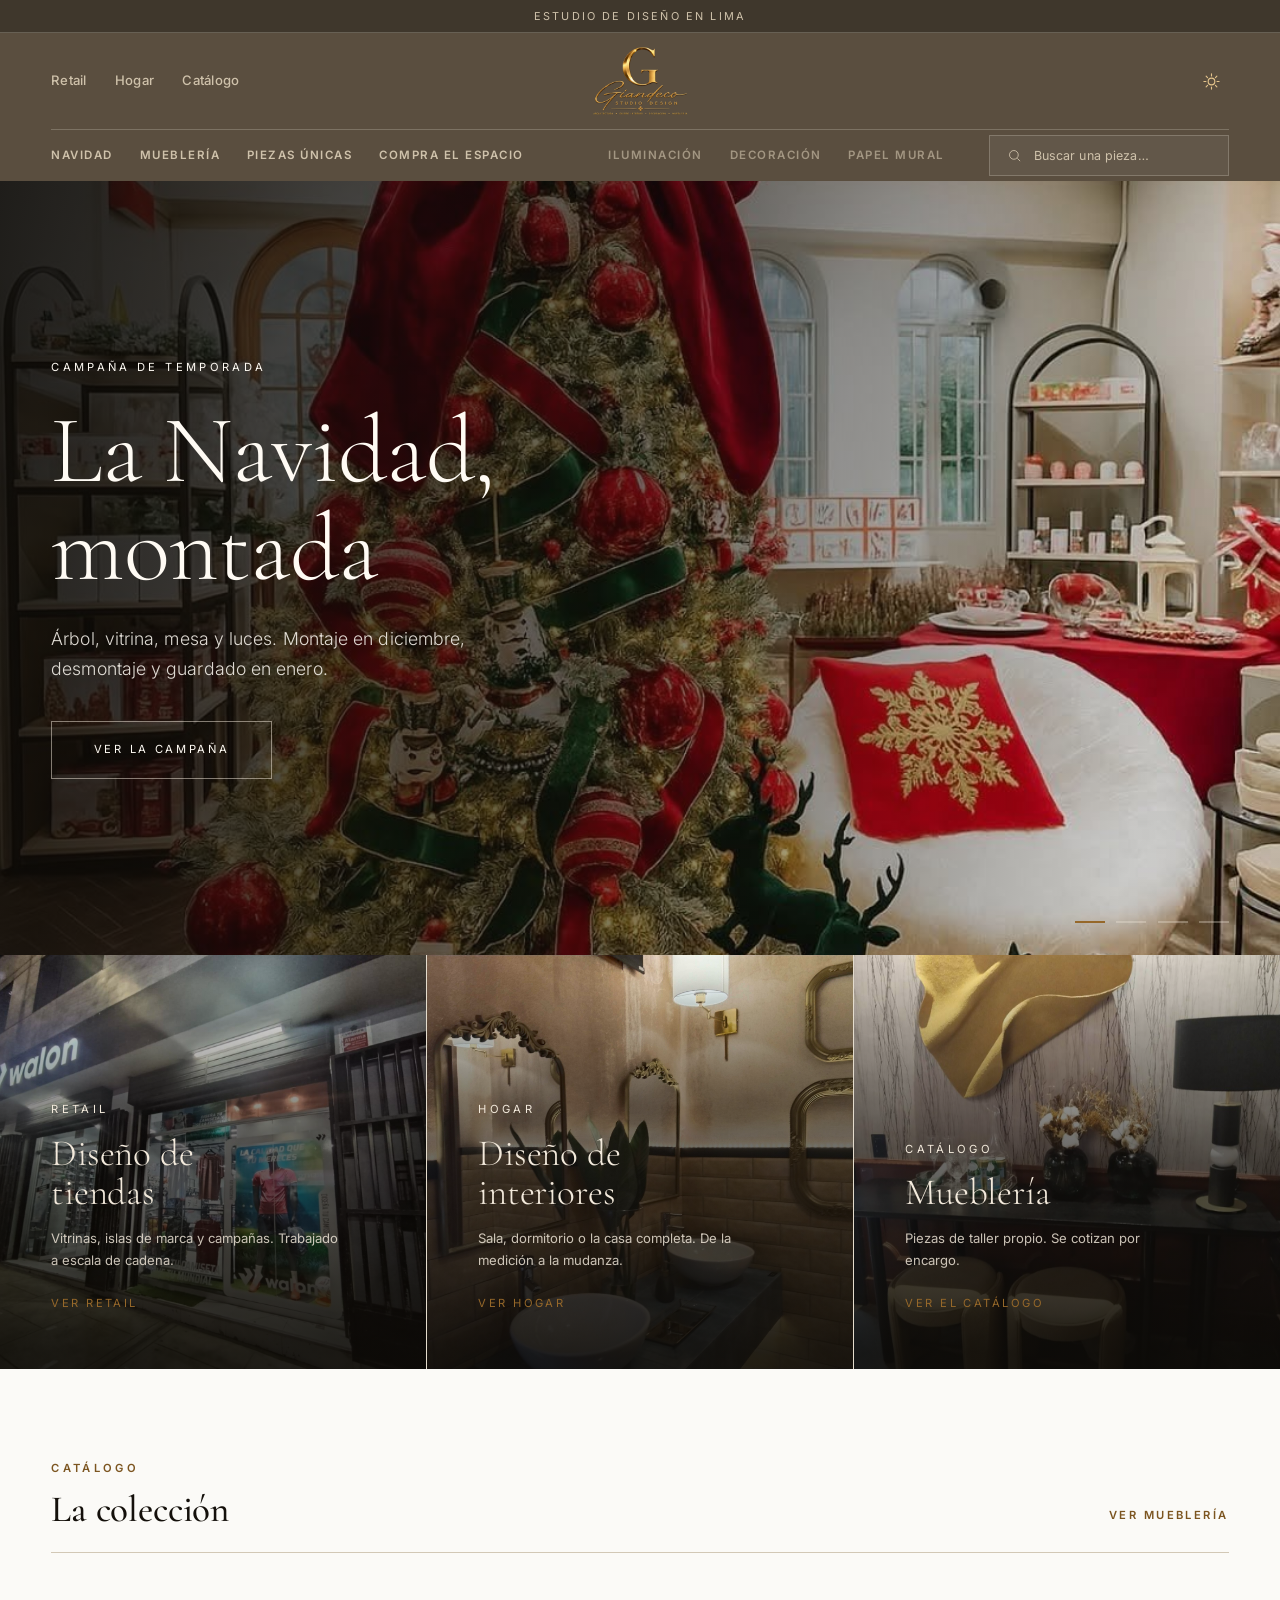
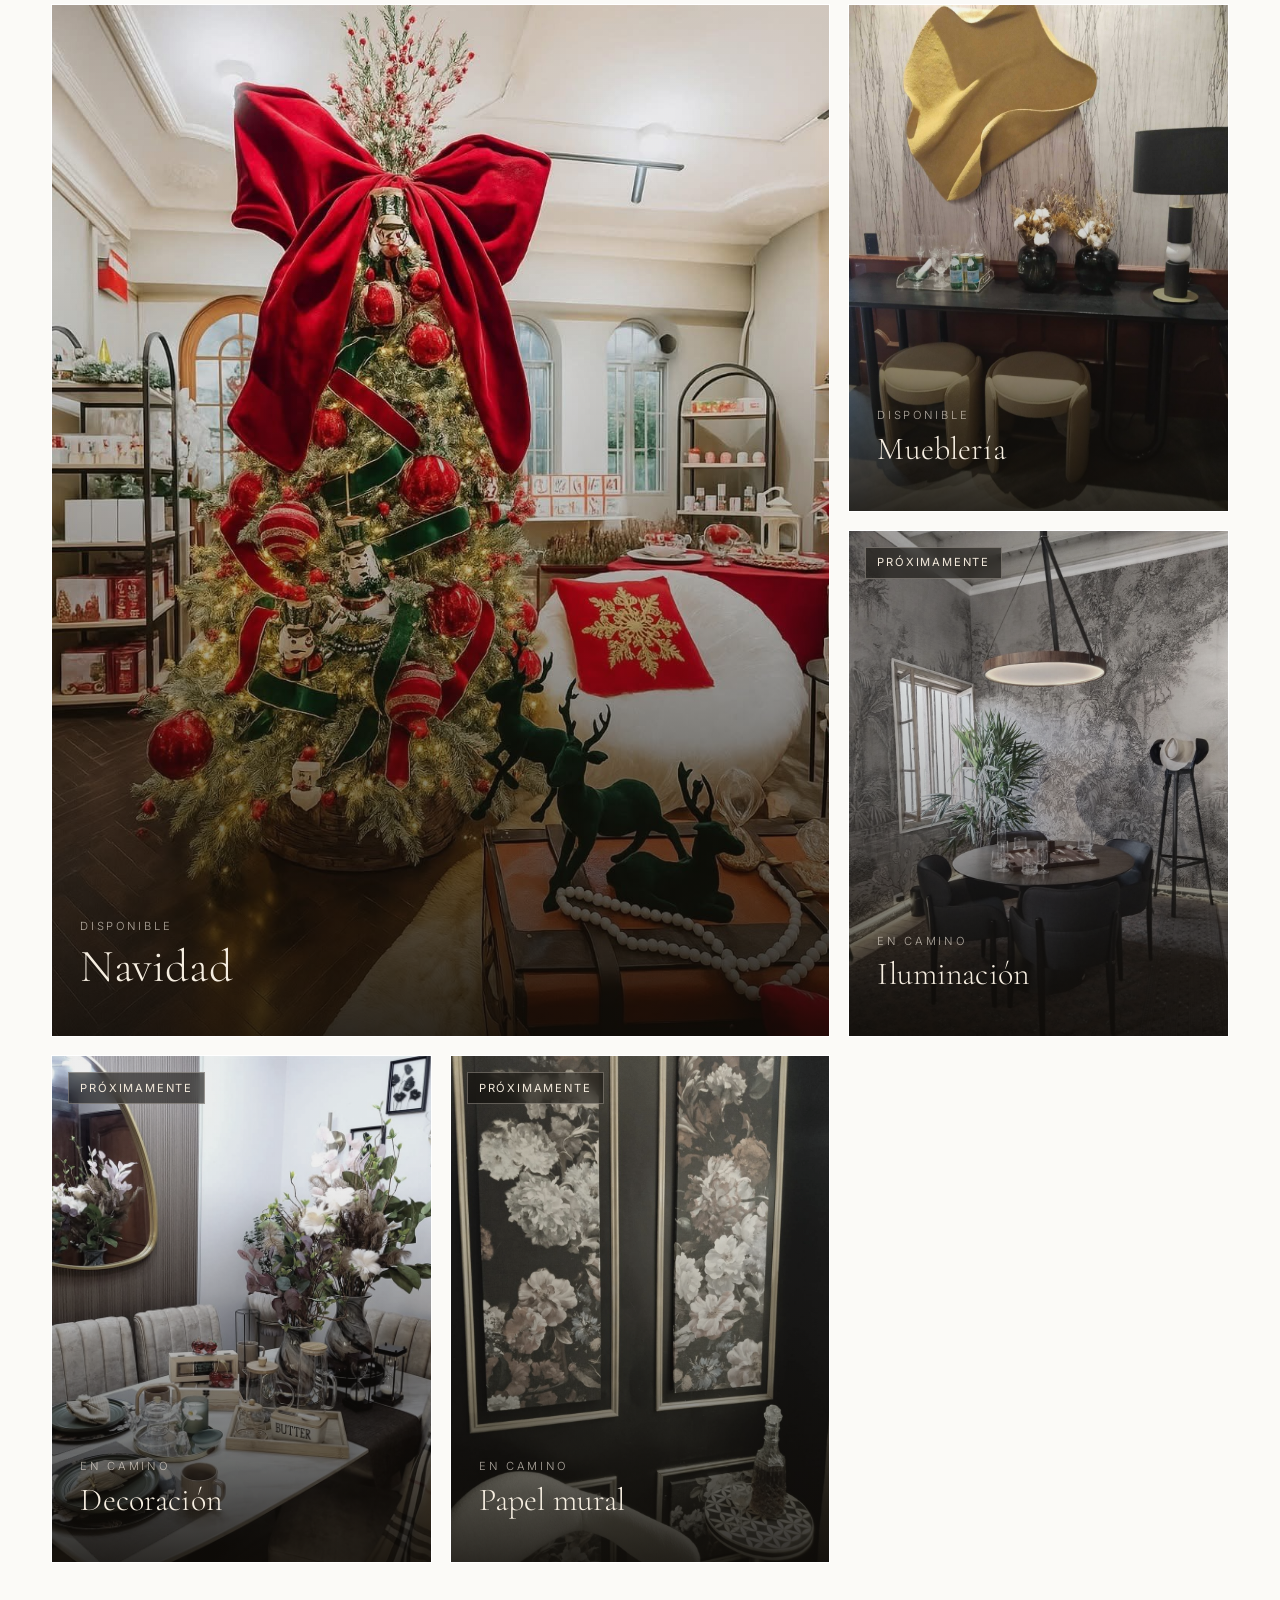
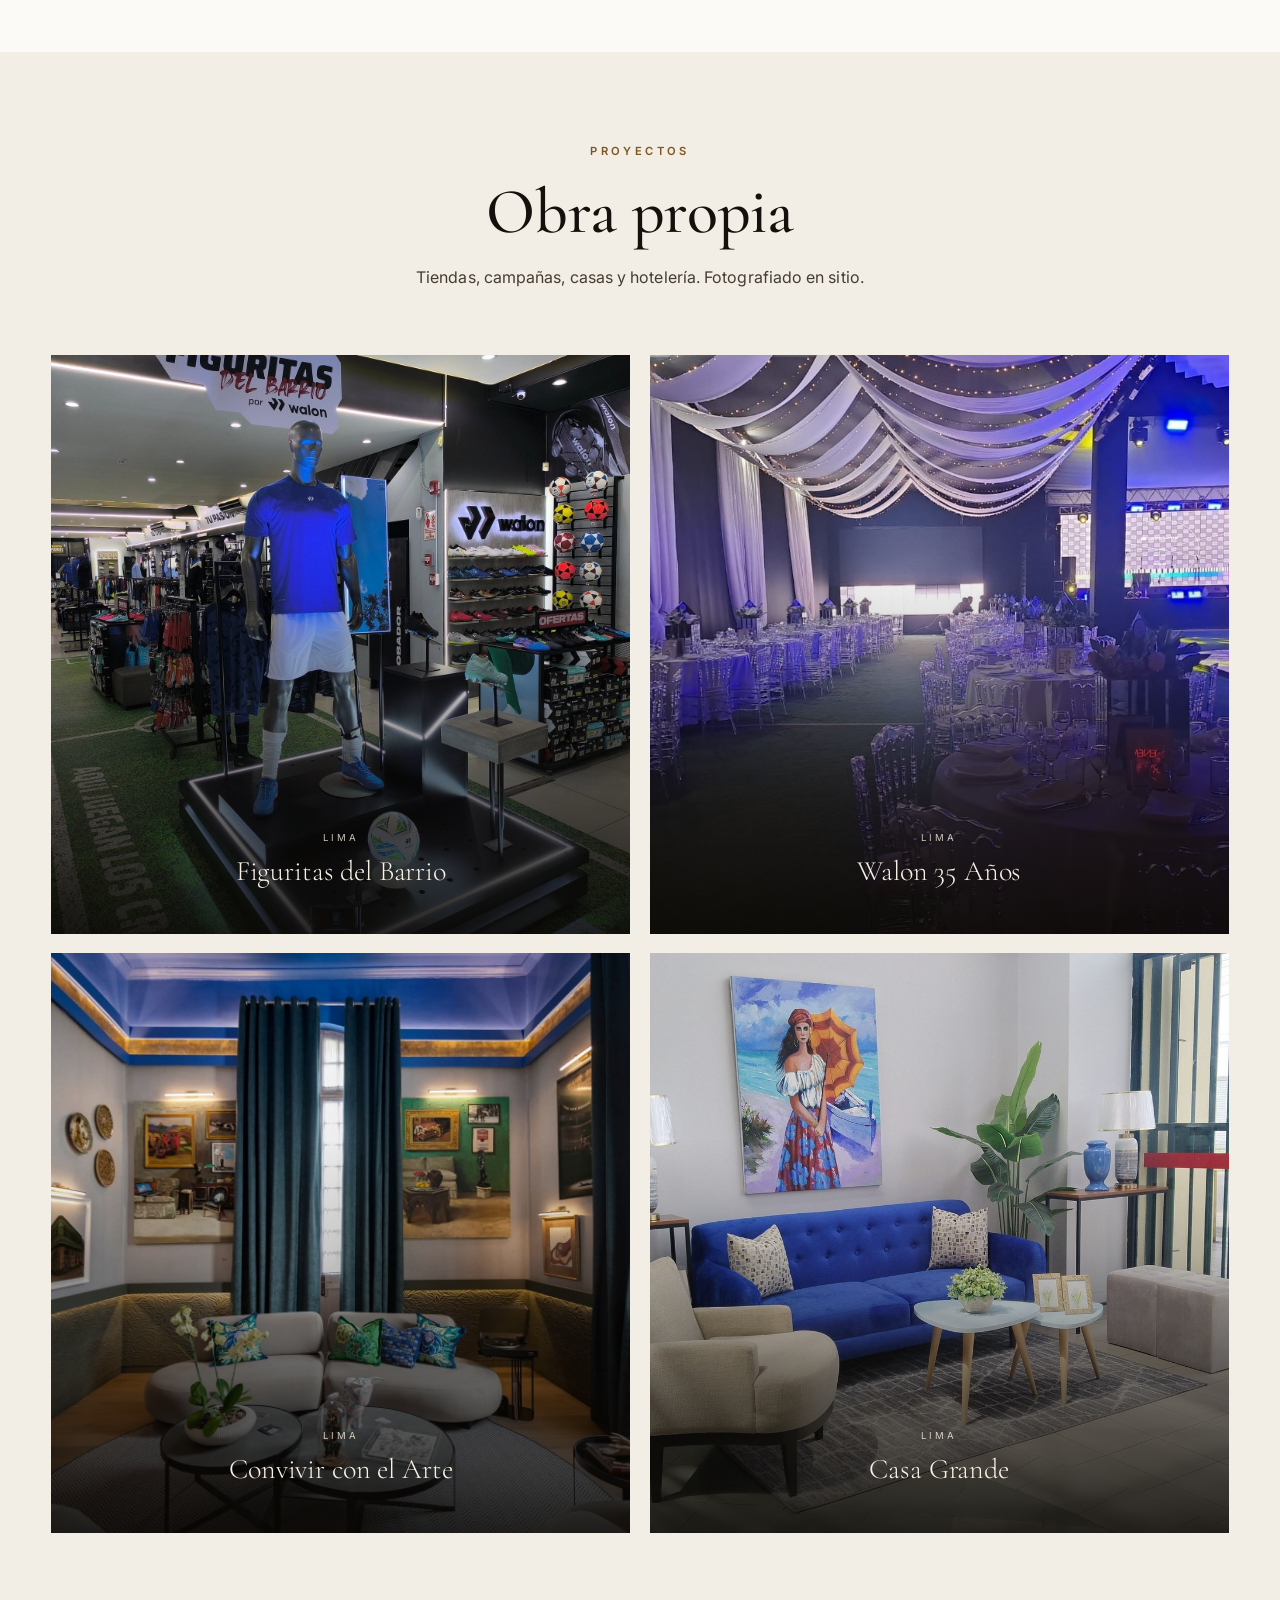
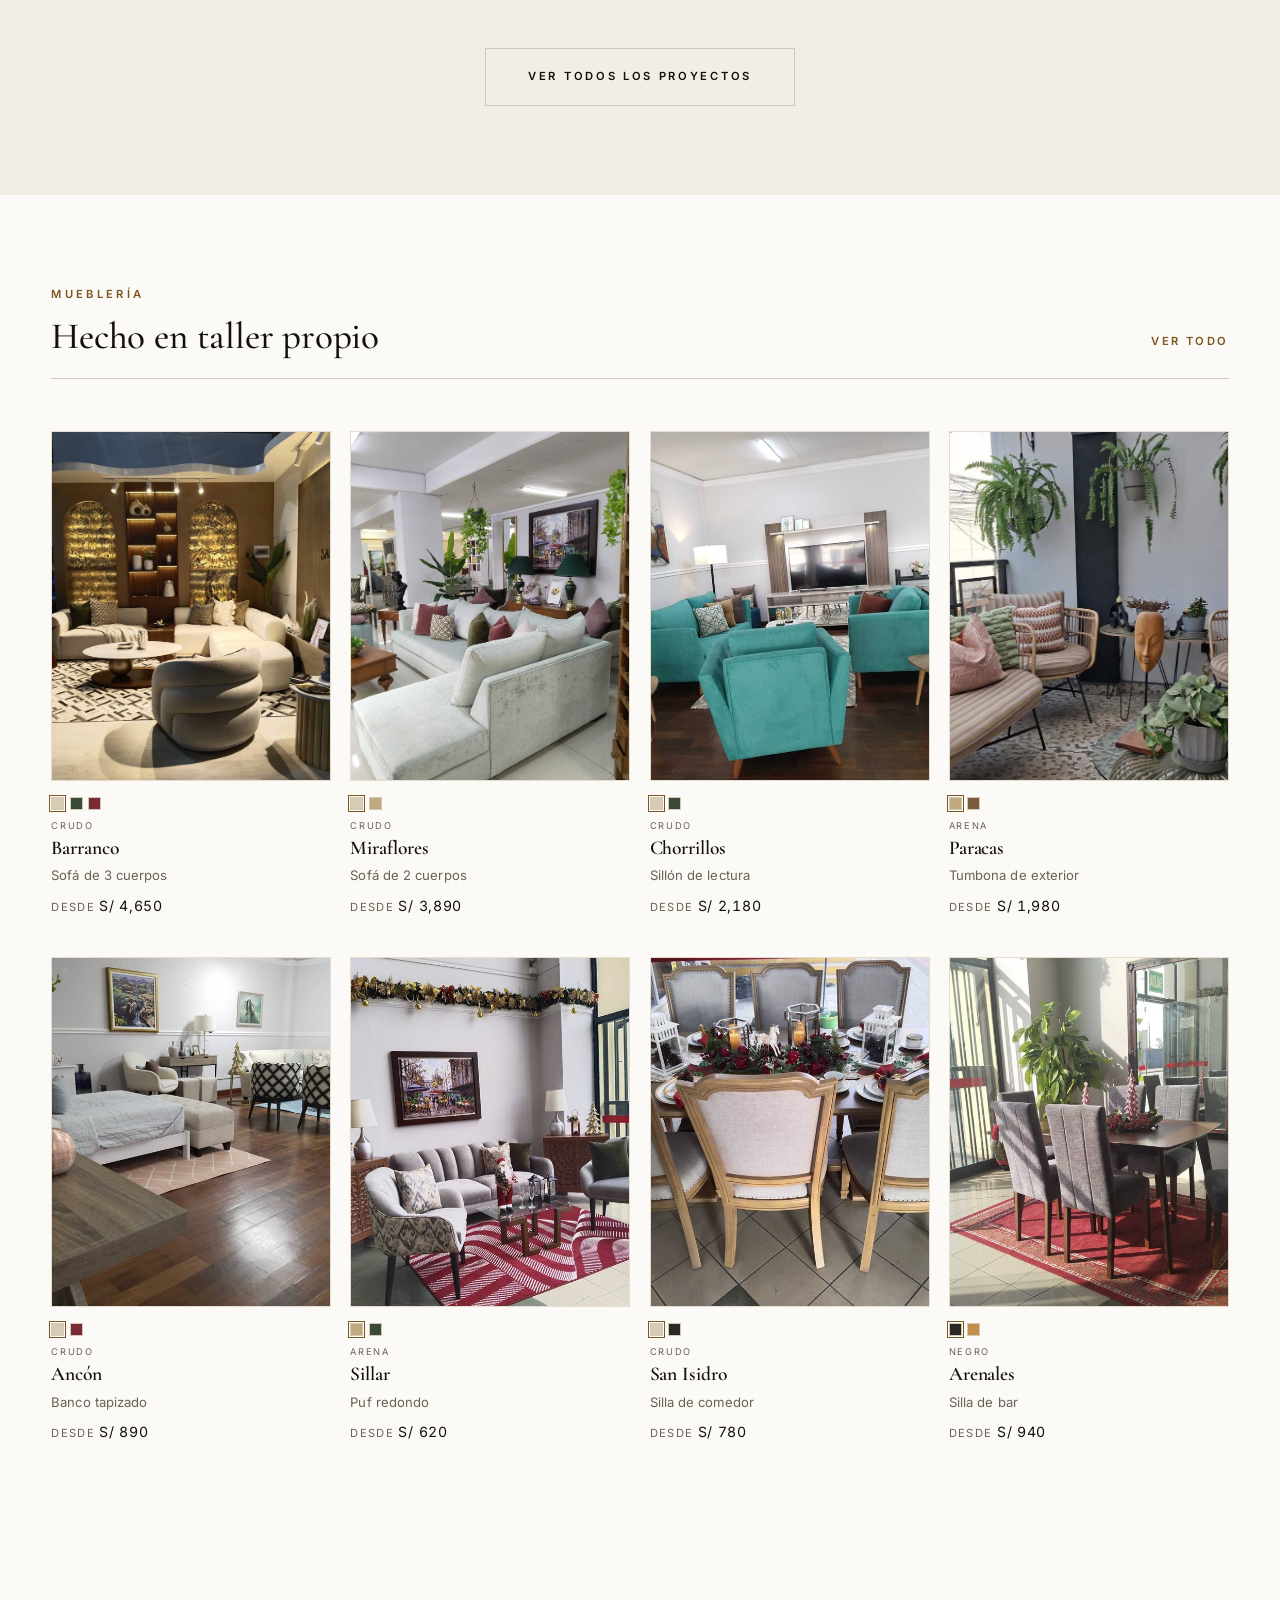
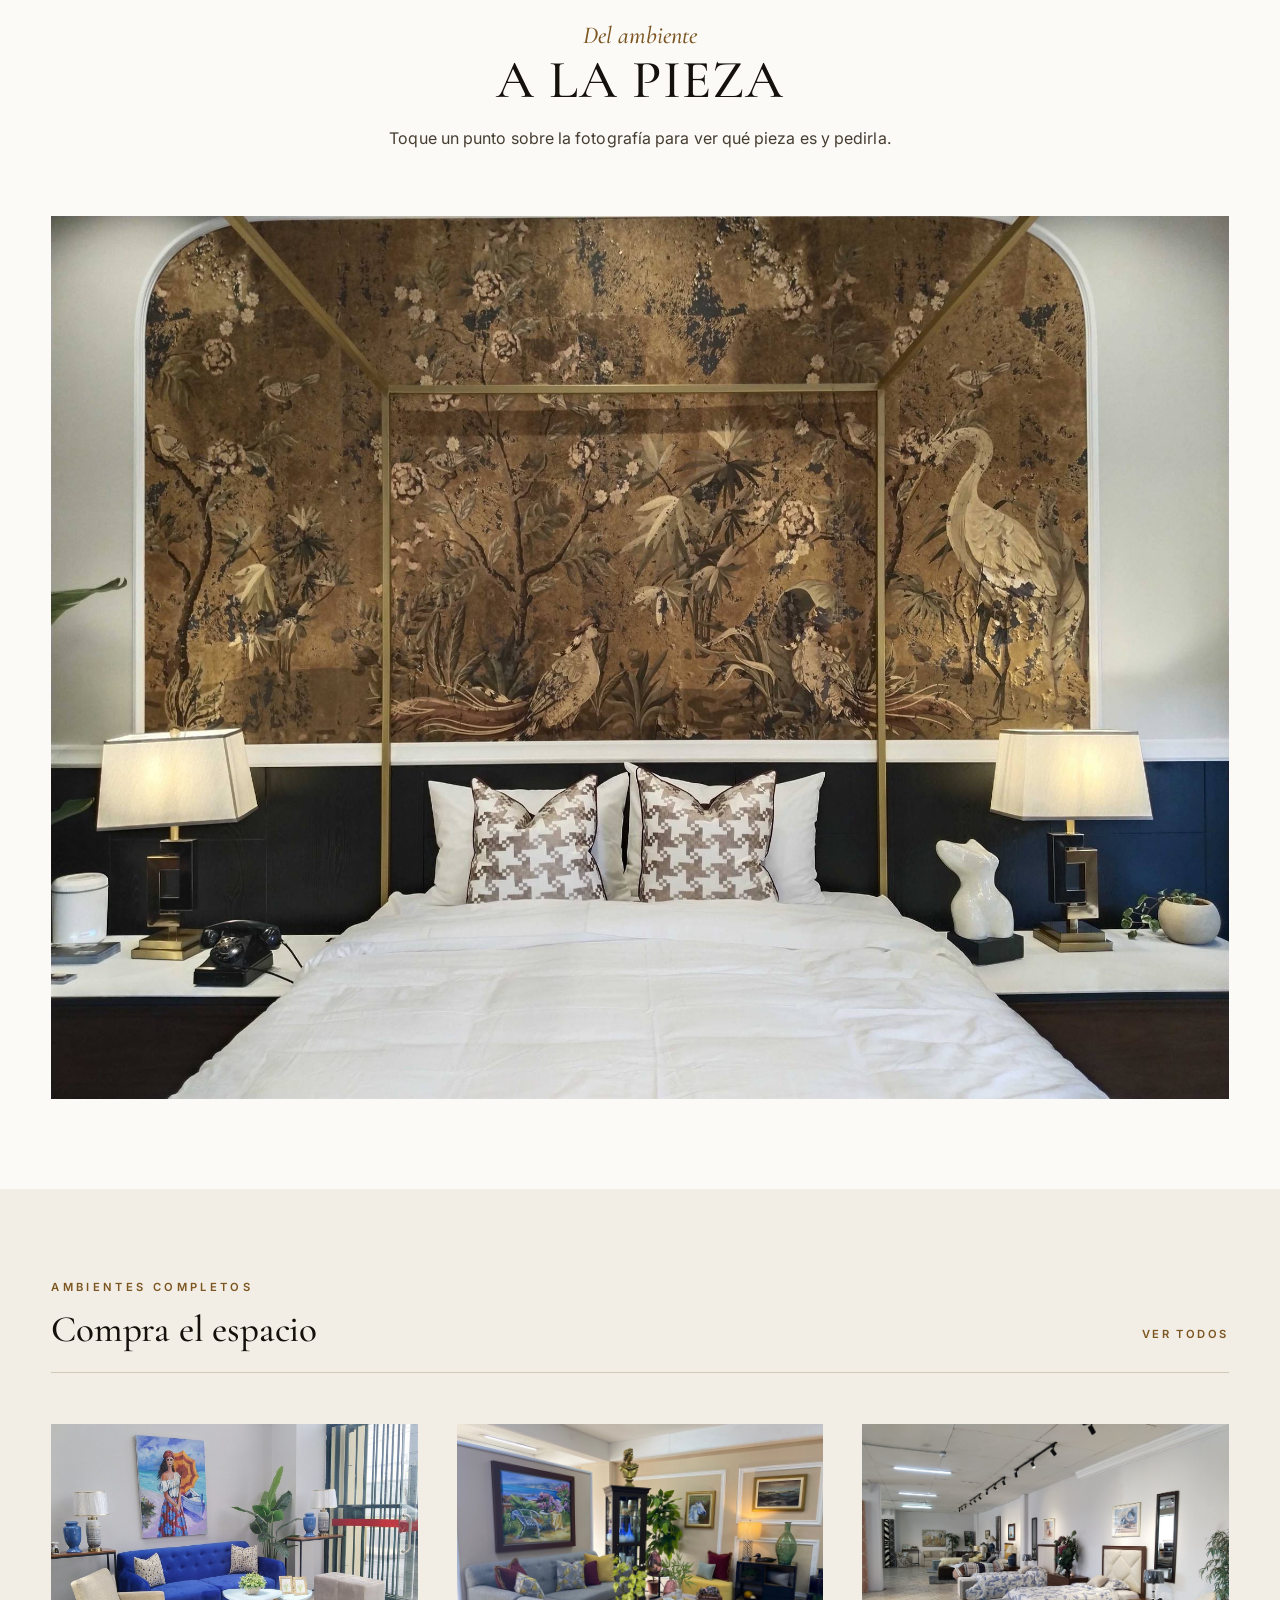
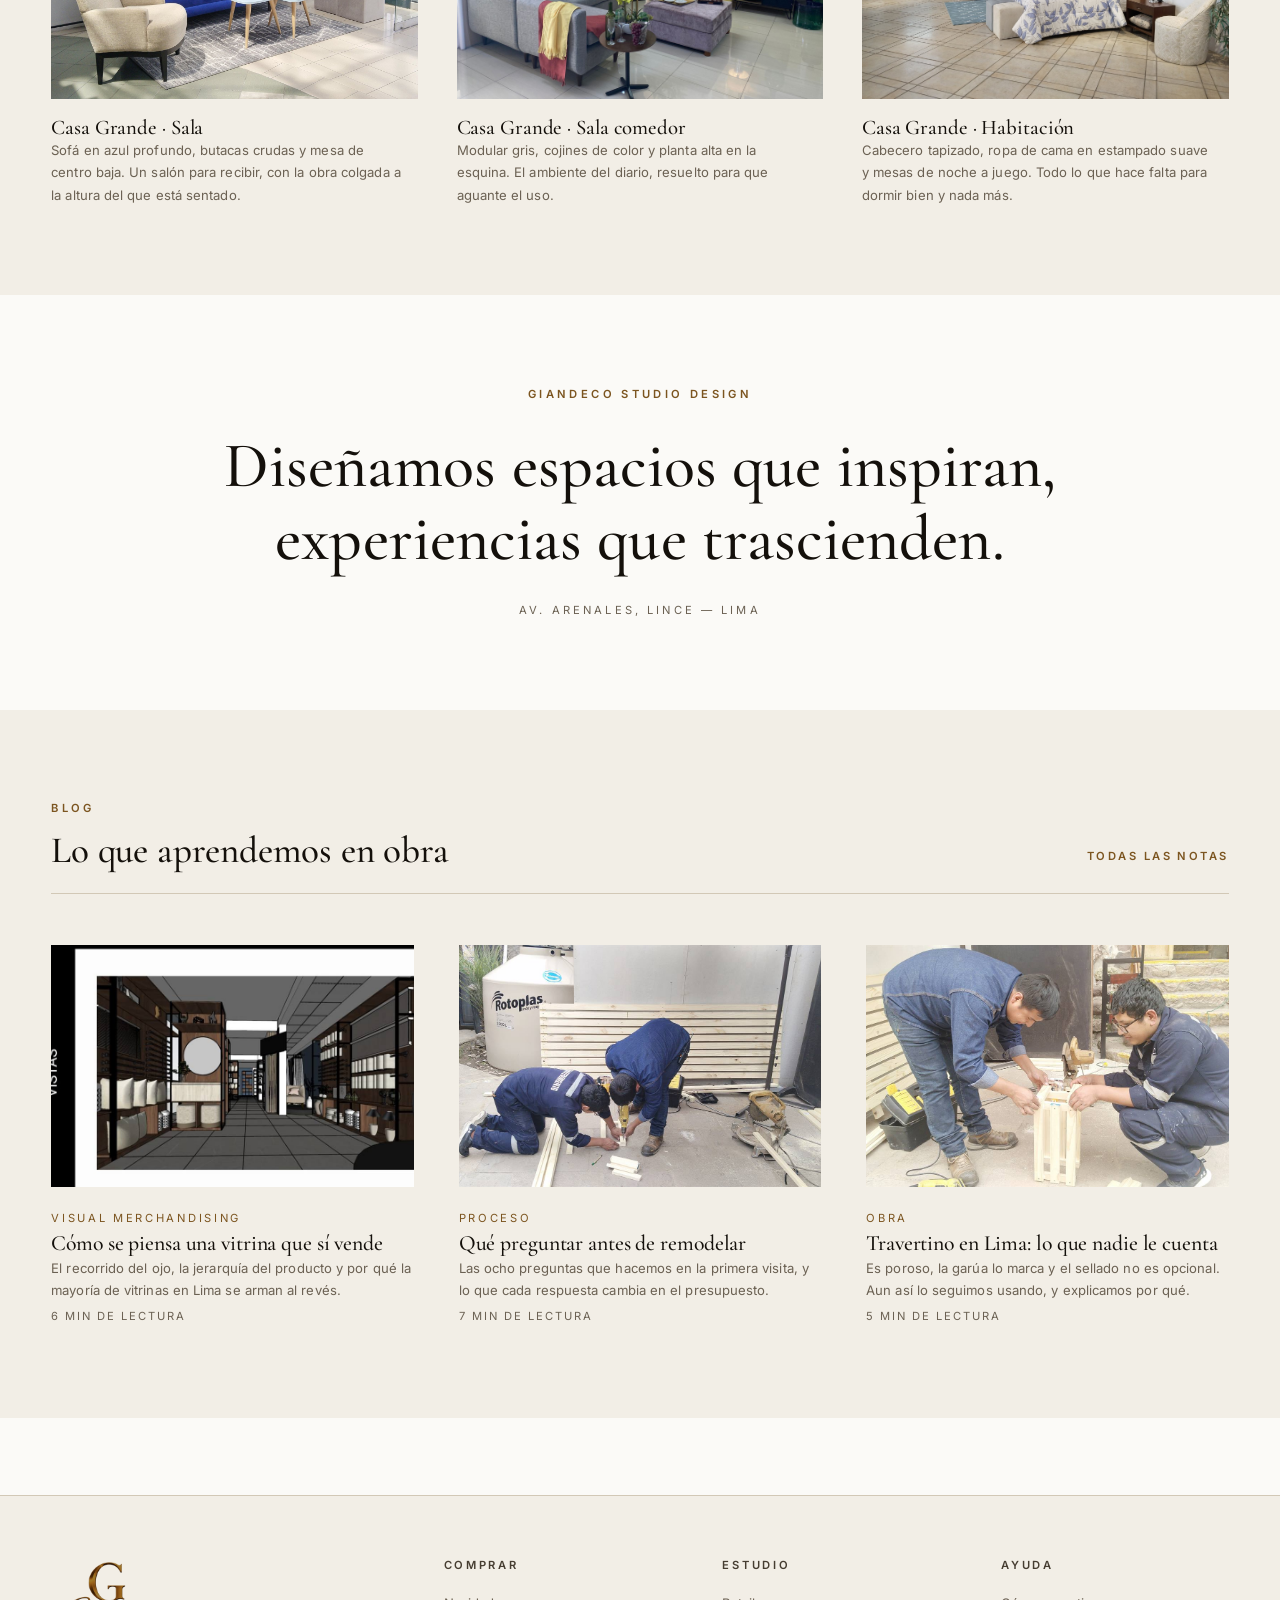
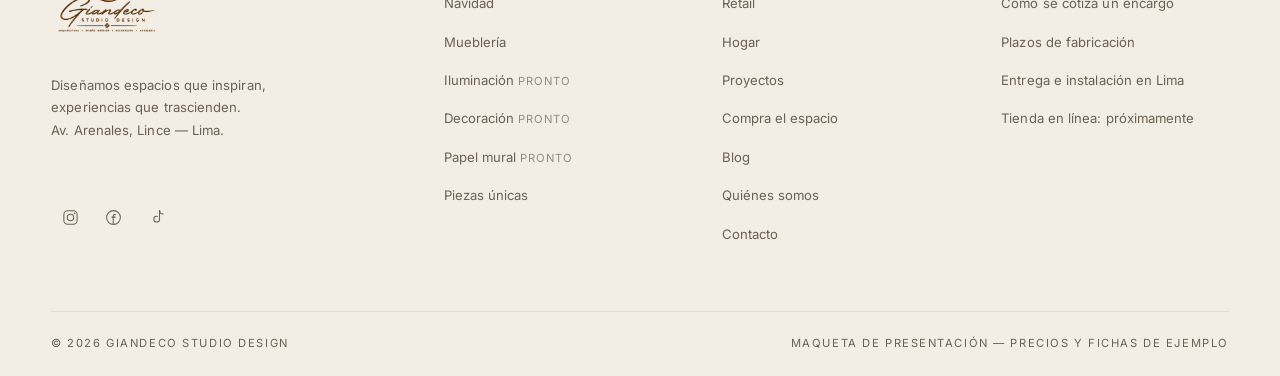
==== commit d7f1acd5: "Proyectos y ambientes pasan a la fotografia real del estudio Entran las 71 fotografias de AMBIENTES " ====
--- a/index.html
+++ b/index.html
@@ -12,7 +12,7 @@
 <link rel="preconnect" href="https://fonts.googleapis.com" />
 <link rel="preconnect" href="https://fonts.gstatic.com" crossorigin />
 <link rel="stylesheet" href="https://fonts.googleapis.com/css2?family=Cormorant+Garamond:wght@300;400;500;600&family=Inter:wght@400;500;600&display=swap" />
-<link rel="stylesheet" href="css/giandeco.css?v=34ec2248" />
+<link rel="stylesheet" href="css/giandeco.css?v=5a3f2805" />
 </head>
 <body>
 
@@ -820,7 +820,7 @@
   </div>
 </aside>
 
-<script src="js/datos.js?v=34ec2248"></script>
-<script src="js/app.js?v=34ec2248"></script>
+<script src="js/datos.js?v=5a3f2805"></script>
+<script src="js/app.js?v=5a3f2805"></script>
 </body>
 </html>
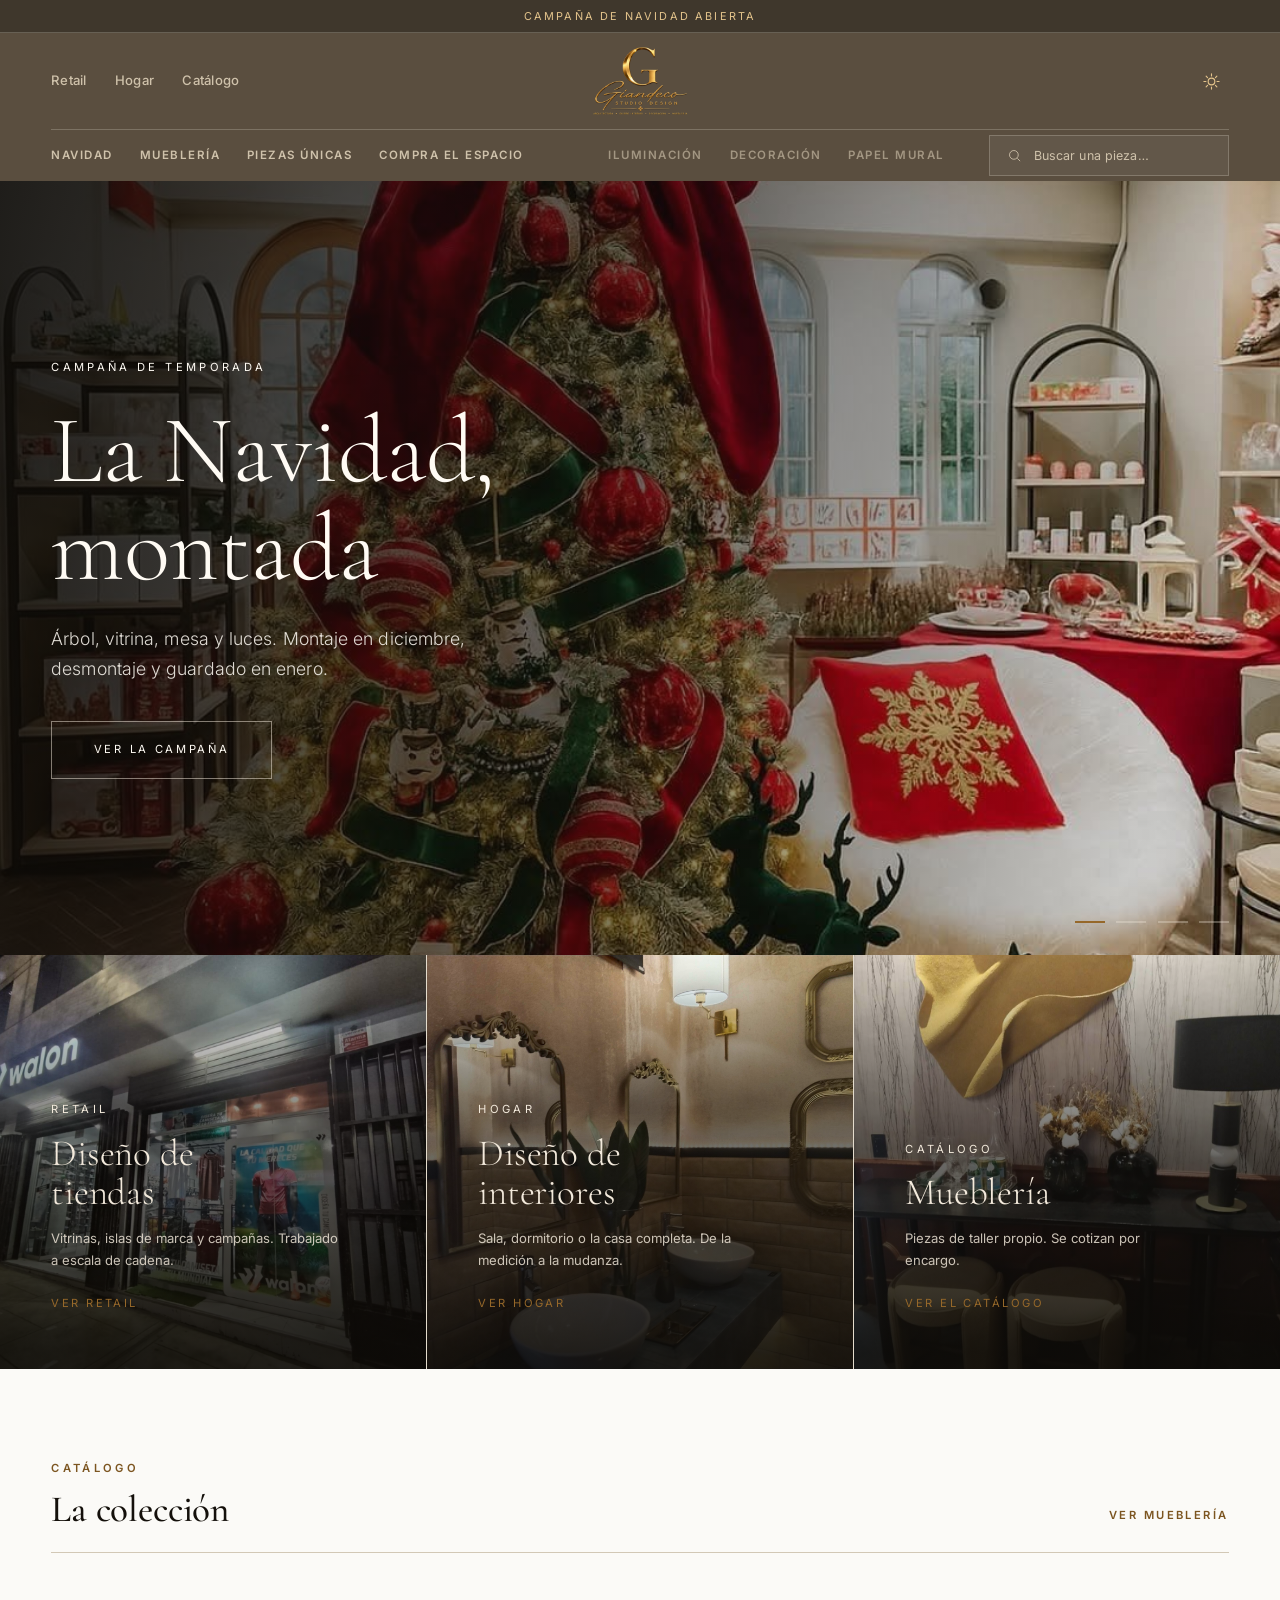
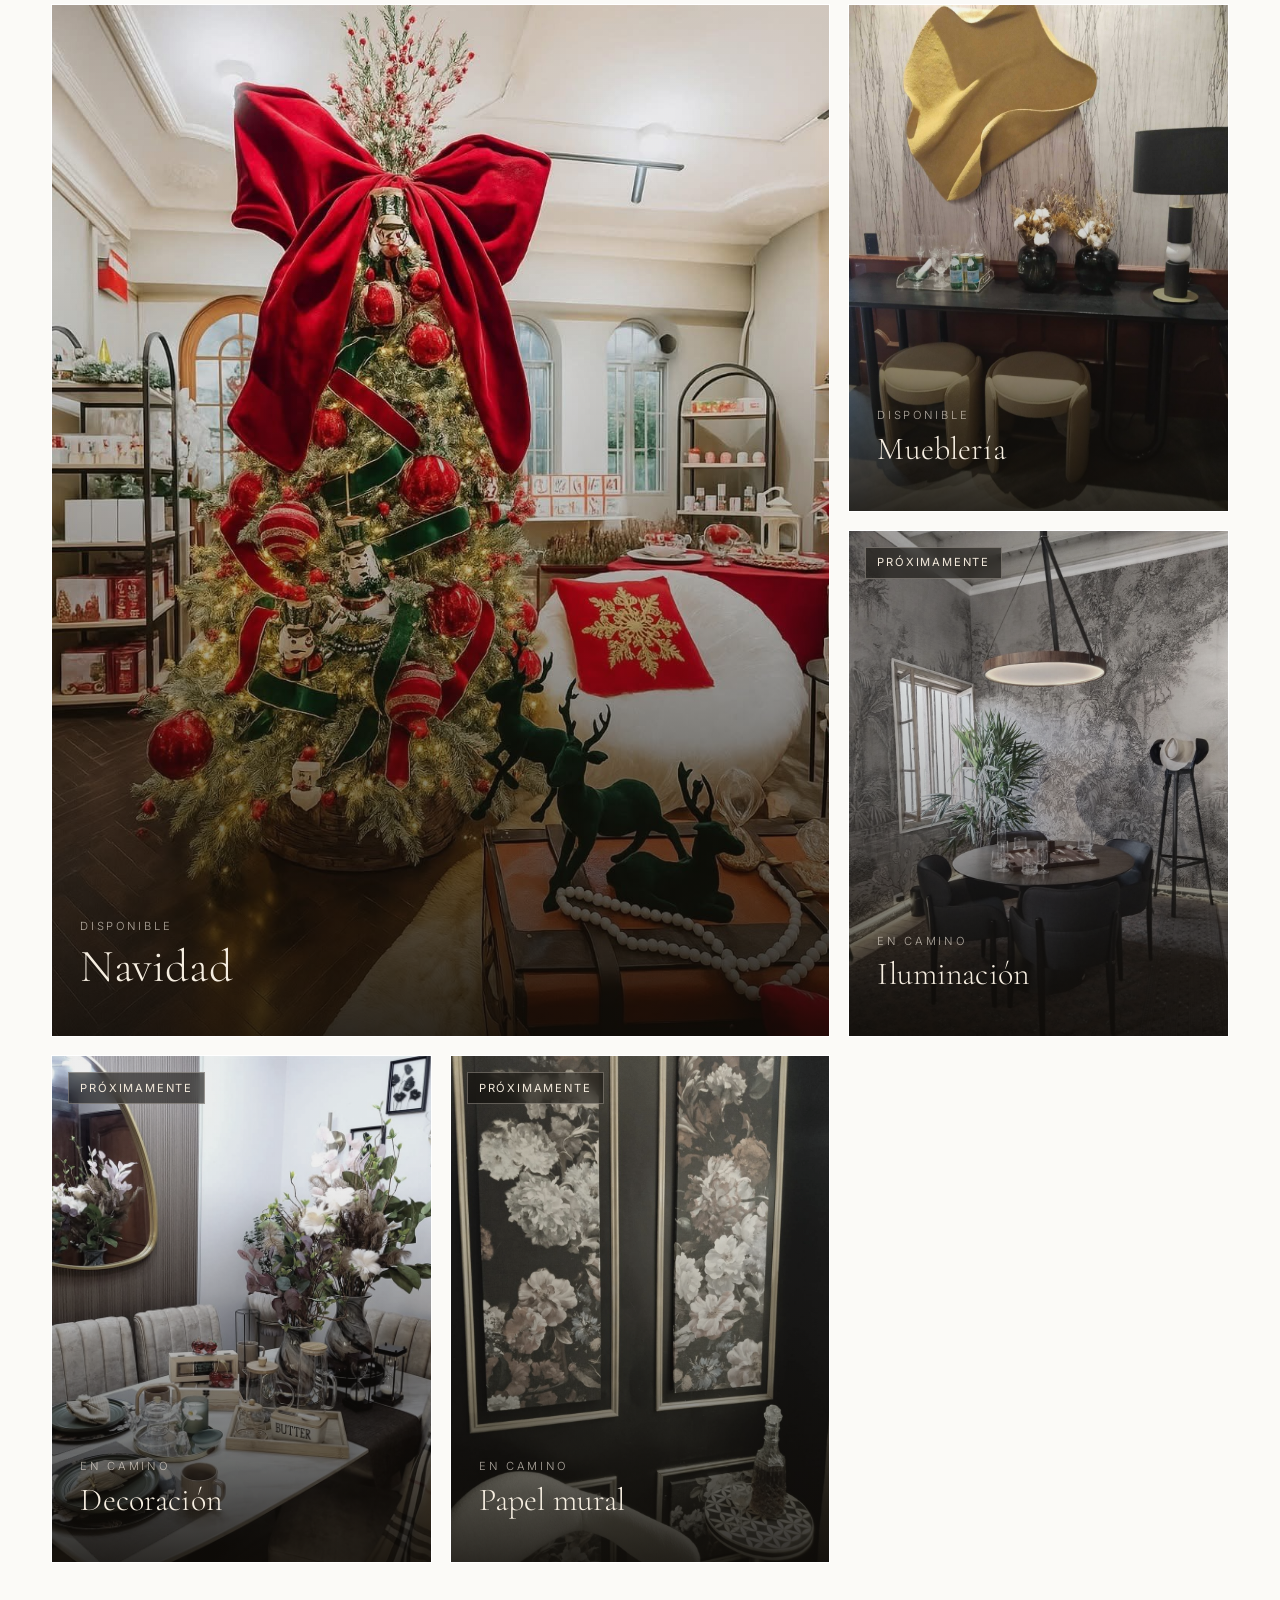
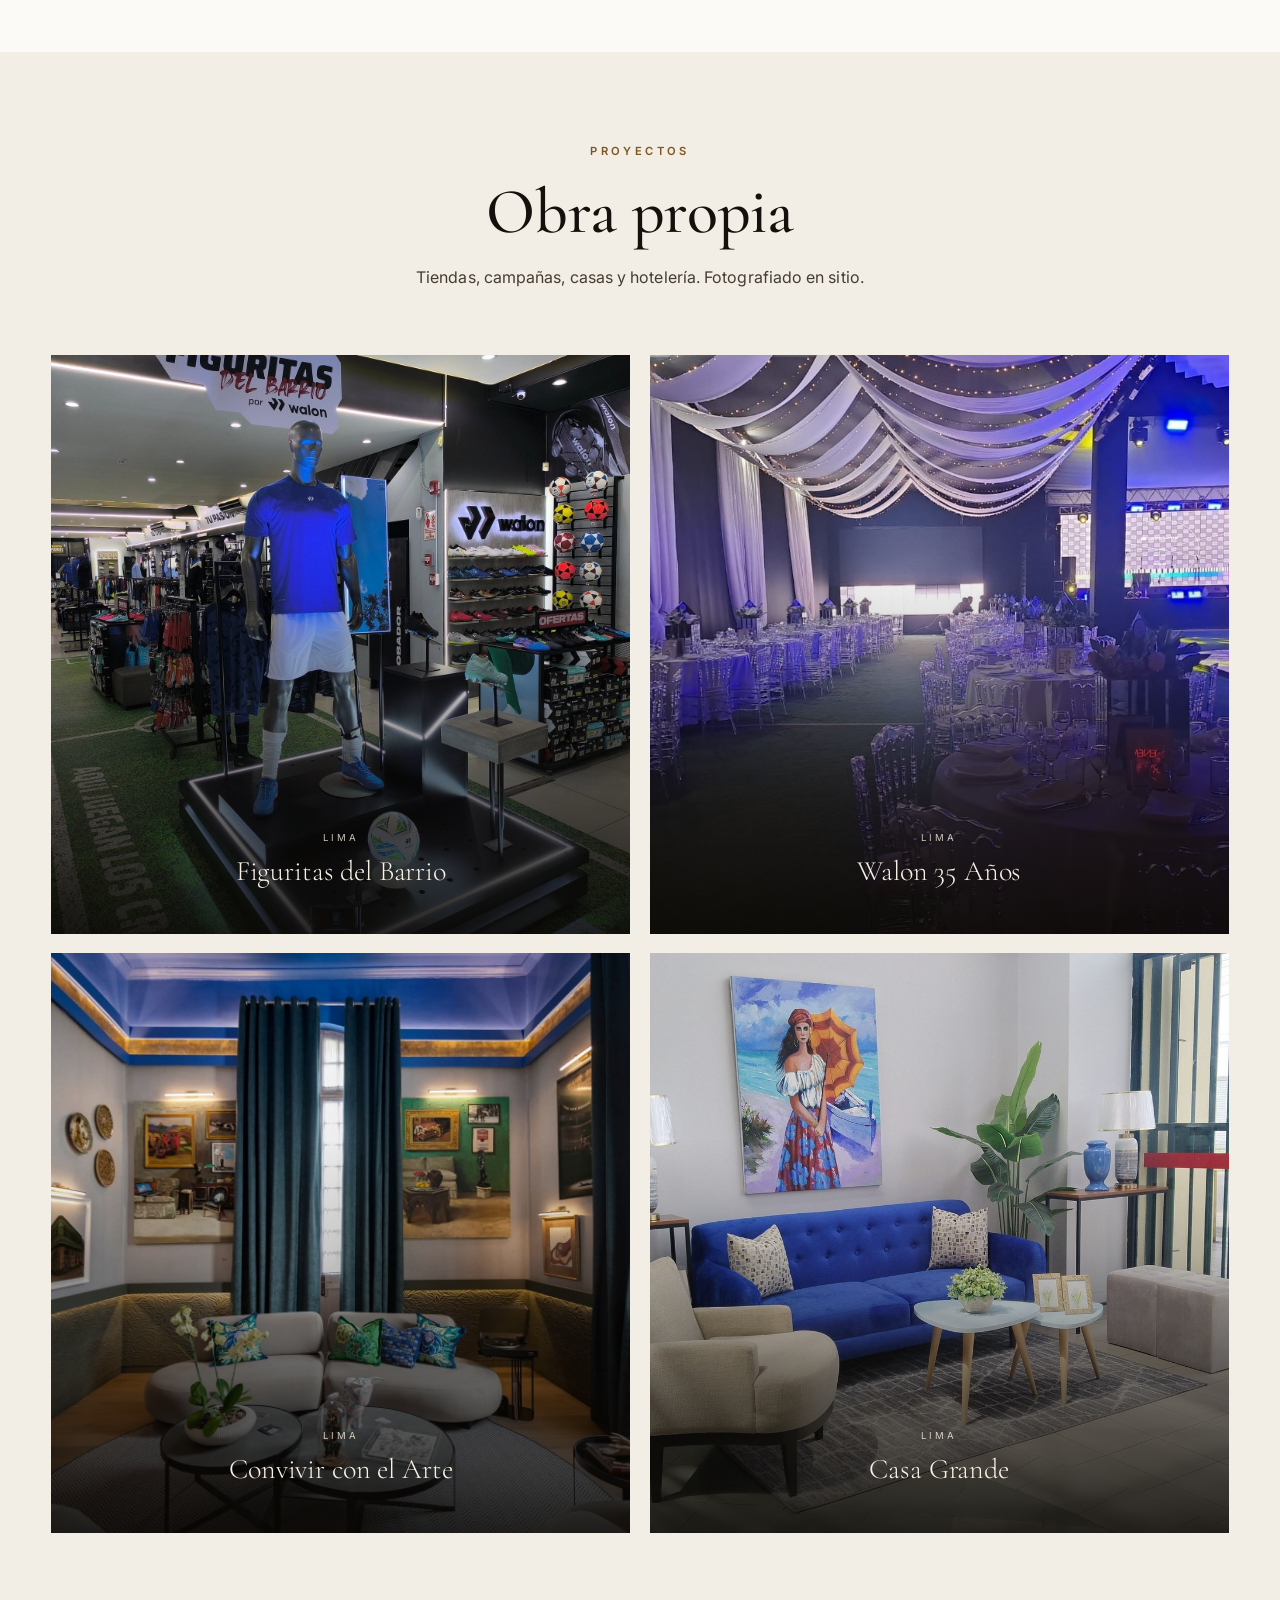
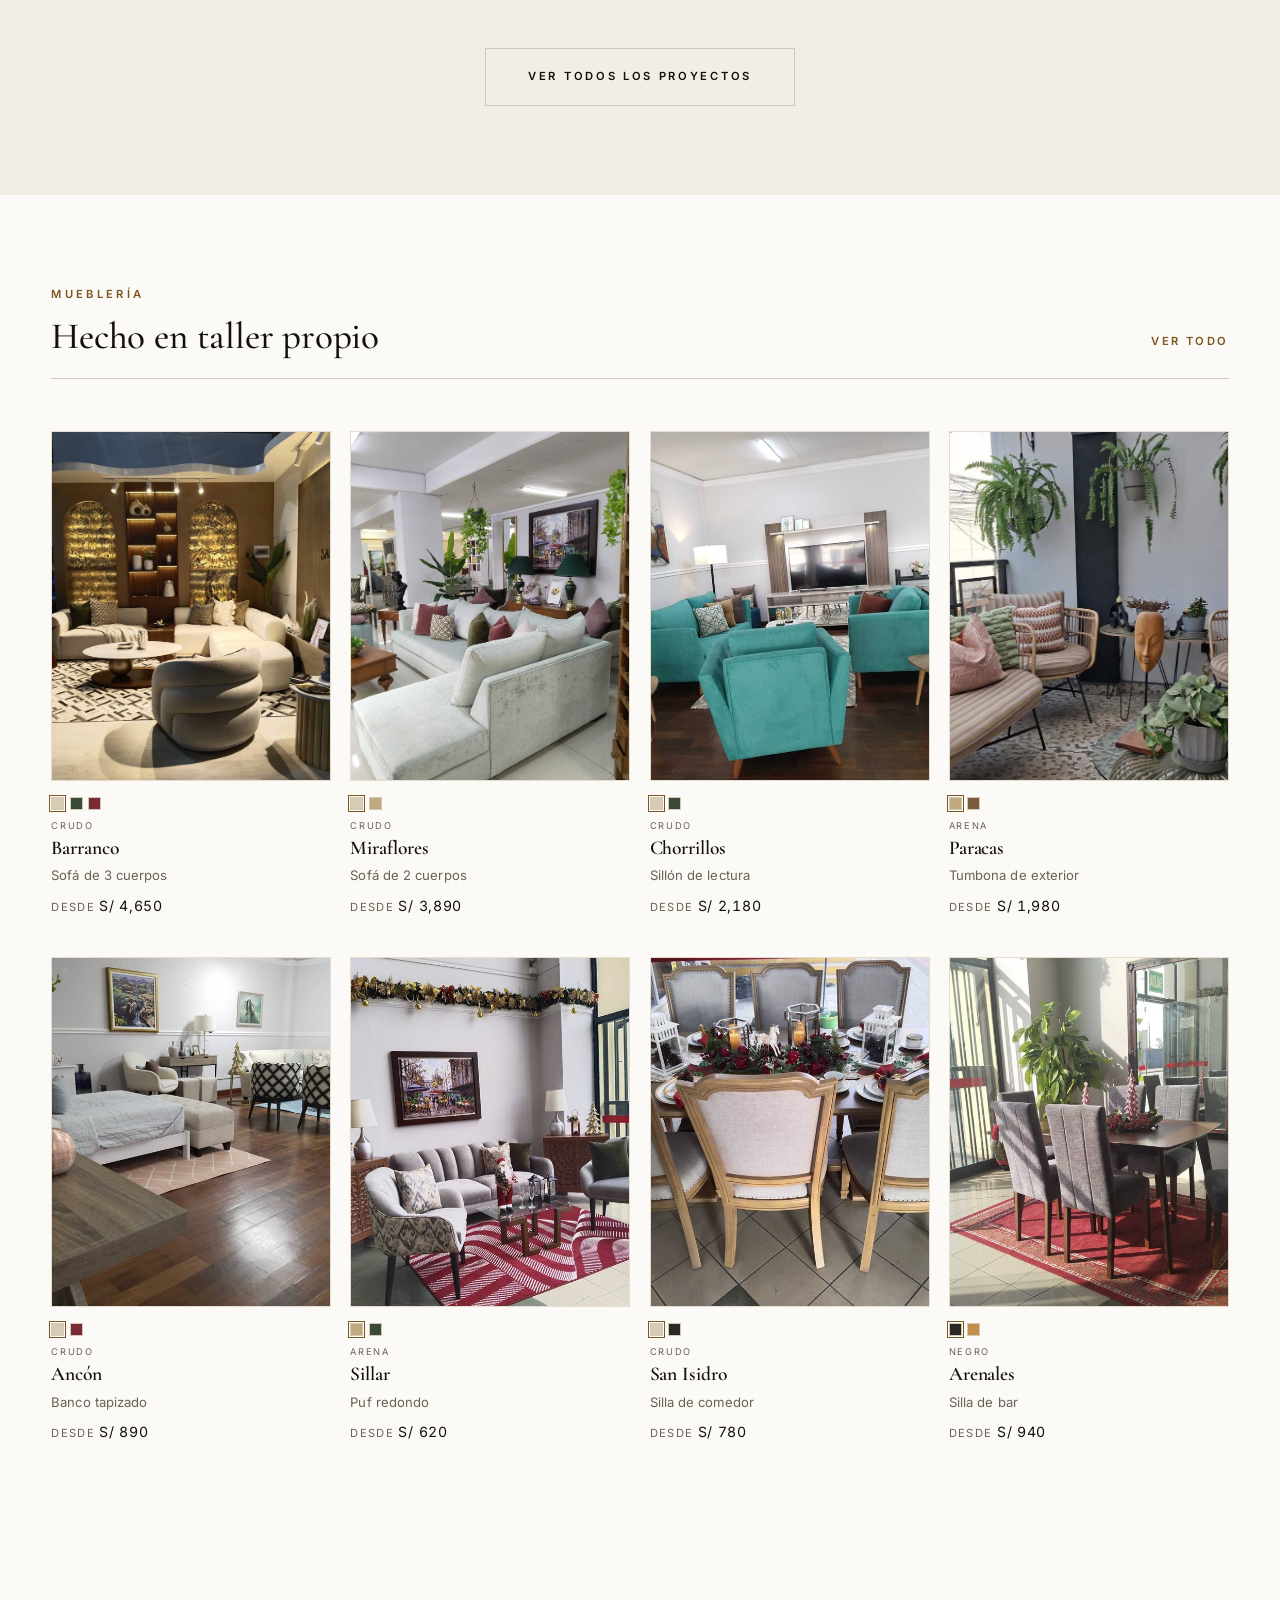
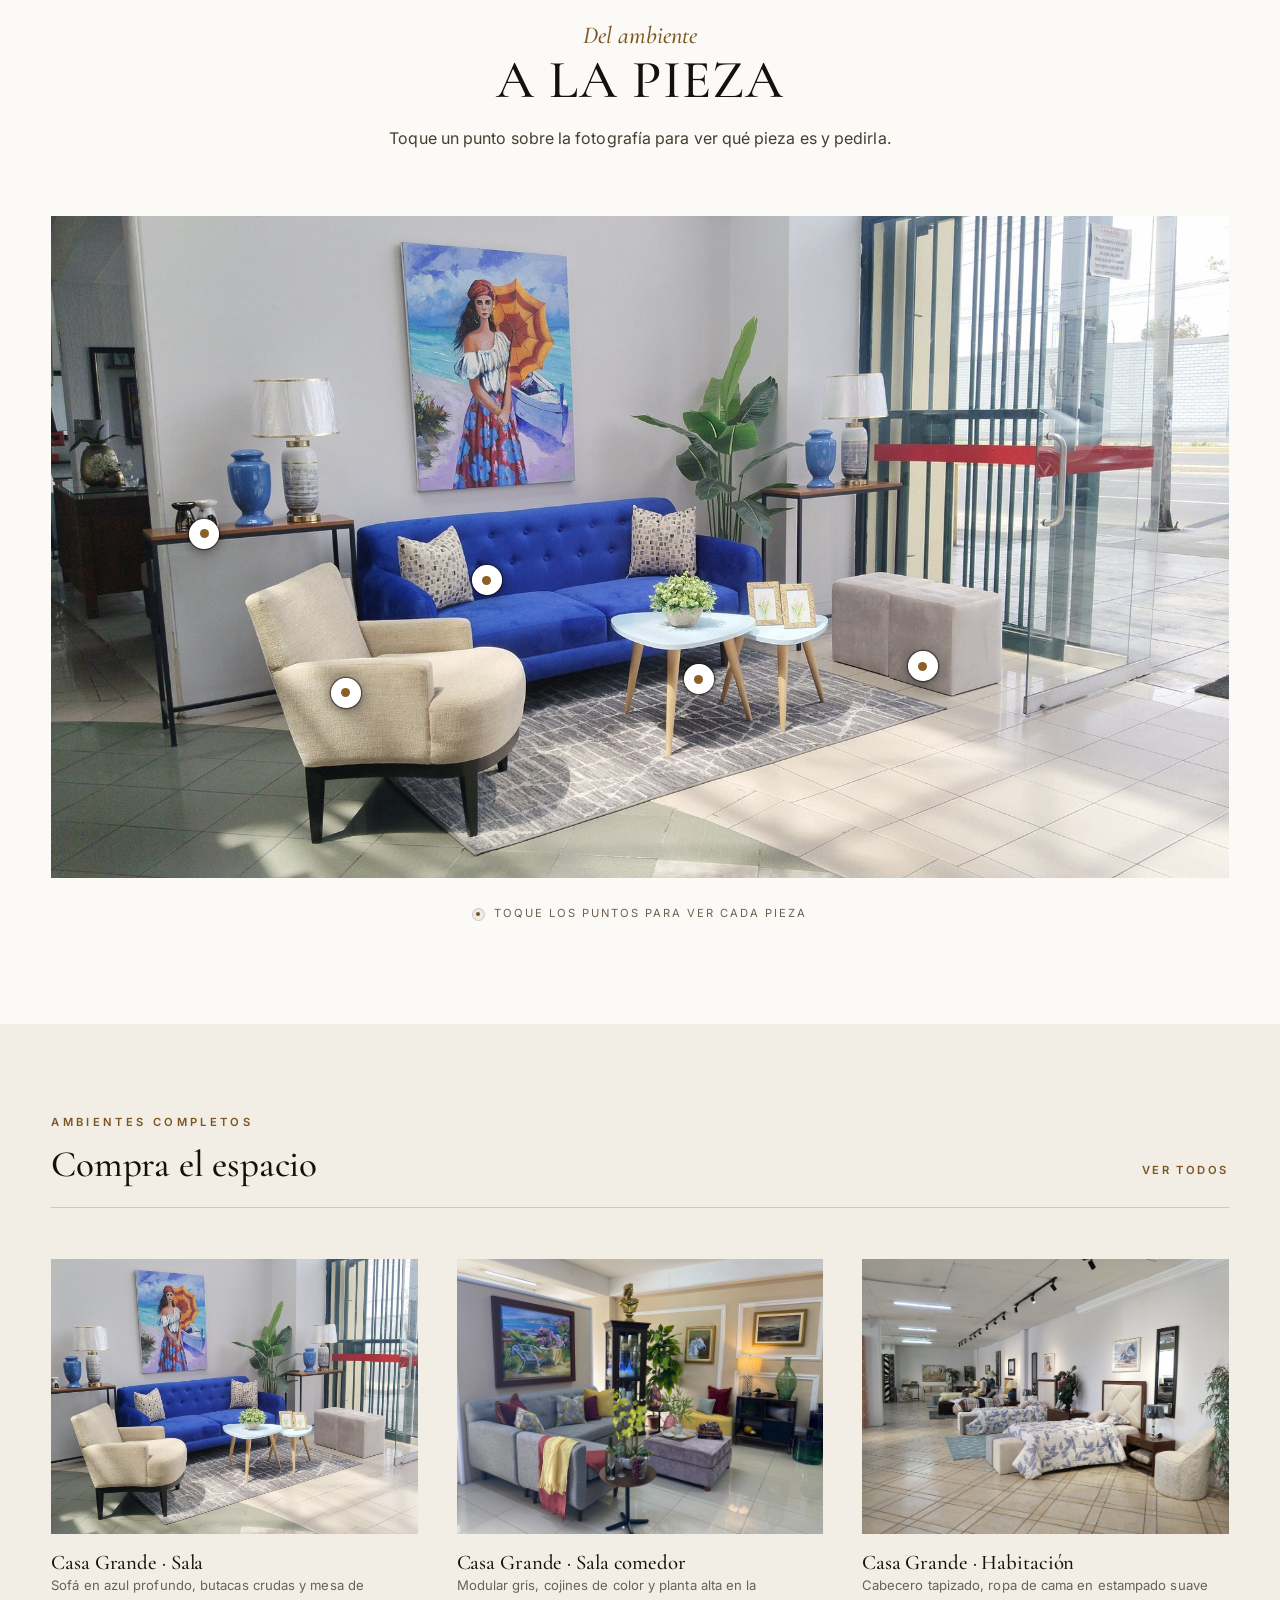
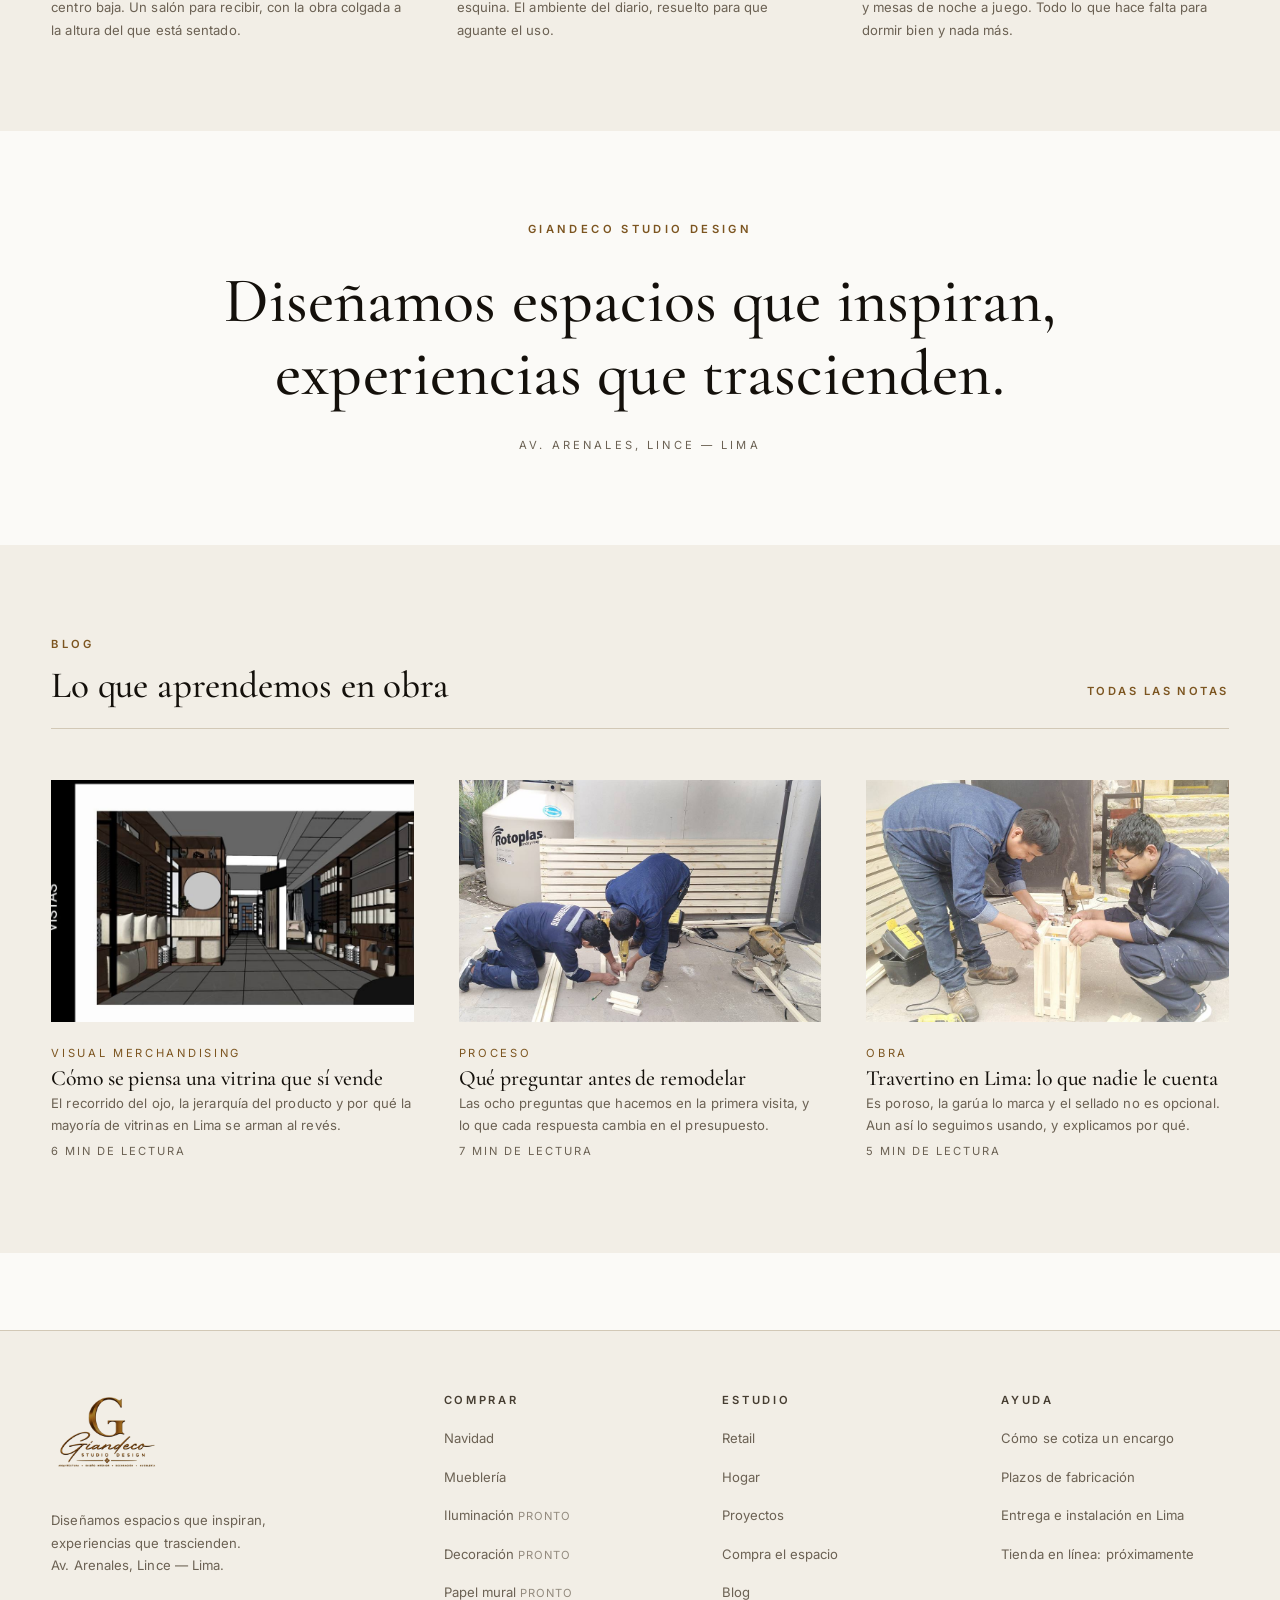
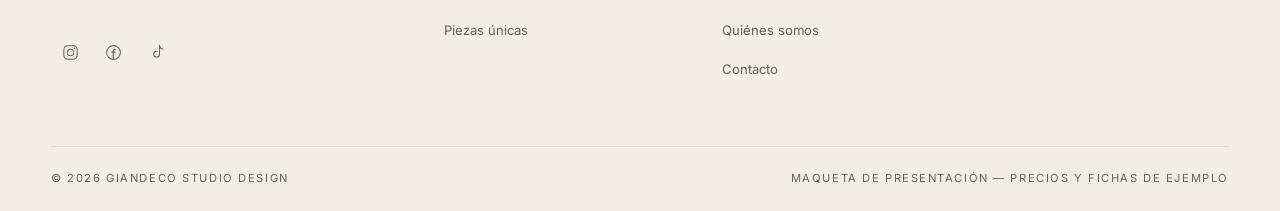
==== commit 8f1fad9a: "Vuelven los puntos de compra, marcados sobre la fotografia nueva Los habia vaciado al cambiar las fo" ====
--- a/index.html
+++ b/index.html
@@ -12,7 +12,7 @@
 <link rel="preconnect" href="https://fonts.googleapis.com" />
 <link rel="preconnect" href="https://fonts.gstatic.com" crossorigin />
 <link rel="stylesheet" href="https://fonts.googleapis.com/css2?family=Cormorant+Garamond:wght@300;400;500;600&family=Inter:wght@400;500;600&display=swap" />
-<link rel="stylesheet" href="css/giandeco.css?v=5a3f2805" />
+<link rel="stylesheet" href="css/giandeco.css?v=cec06163" />
 </head>
 <body>
 
@@ -820,7 +820,7 @@
   </div>
 </aside>
 
-<script src="js/datos.js?v=5a3f2805"></script>
-<script src="js/app.js?v=5a3f2805"></script>
+<script src="js/datos.js?v=cec06163"></script>
+<script src="js/app.js?v=cec06163"></script>
 </body>
 </html>
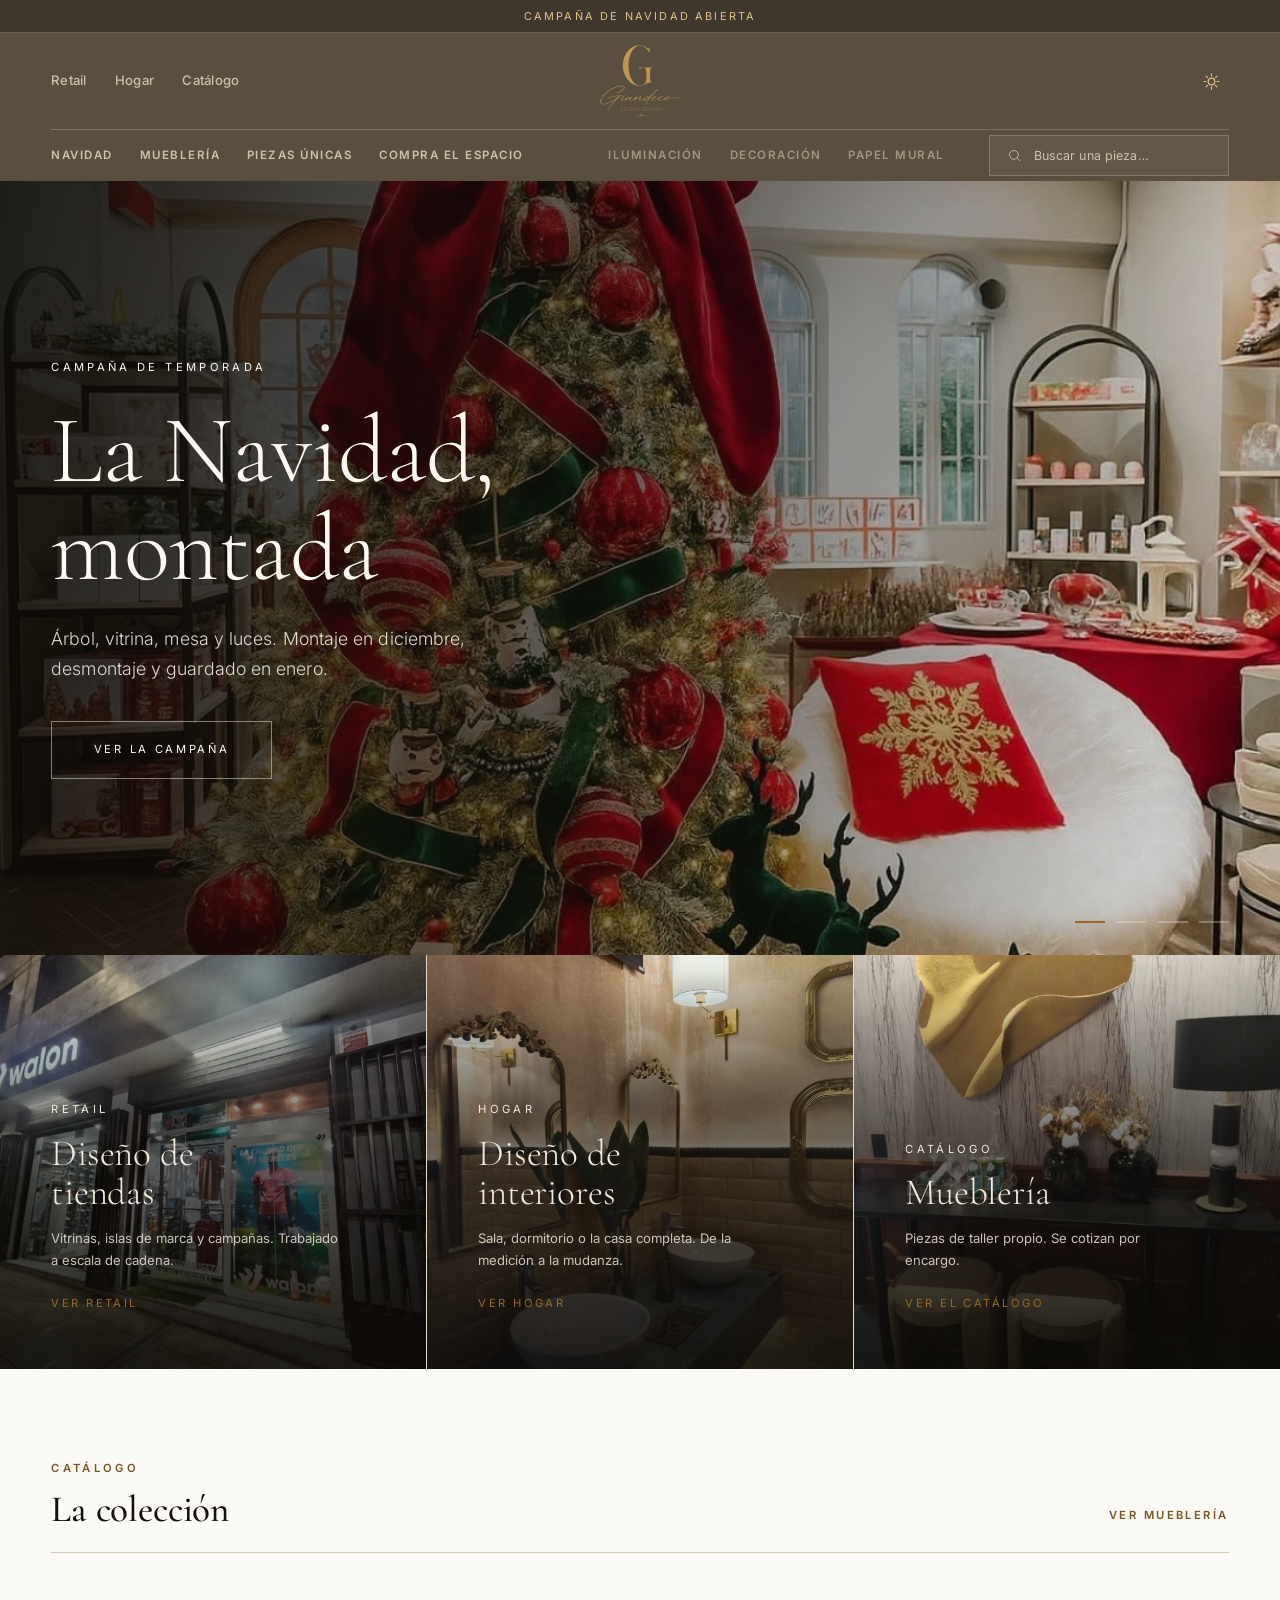
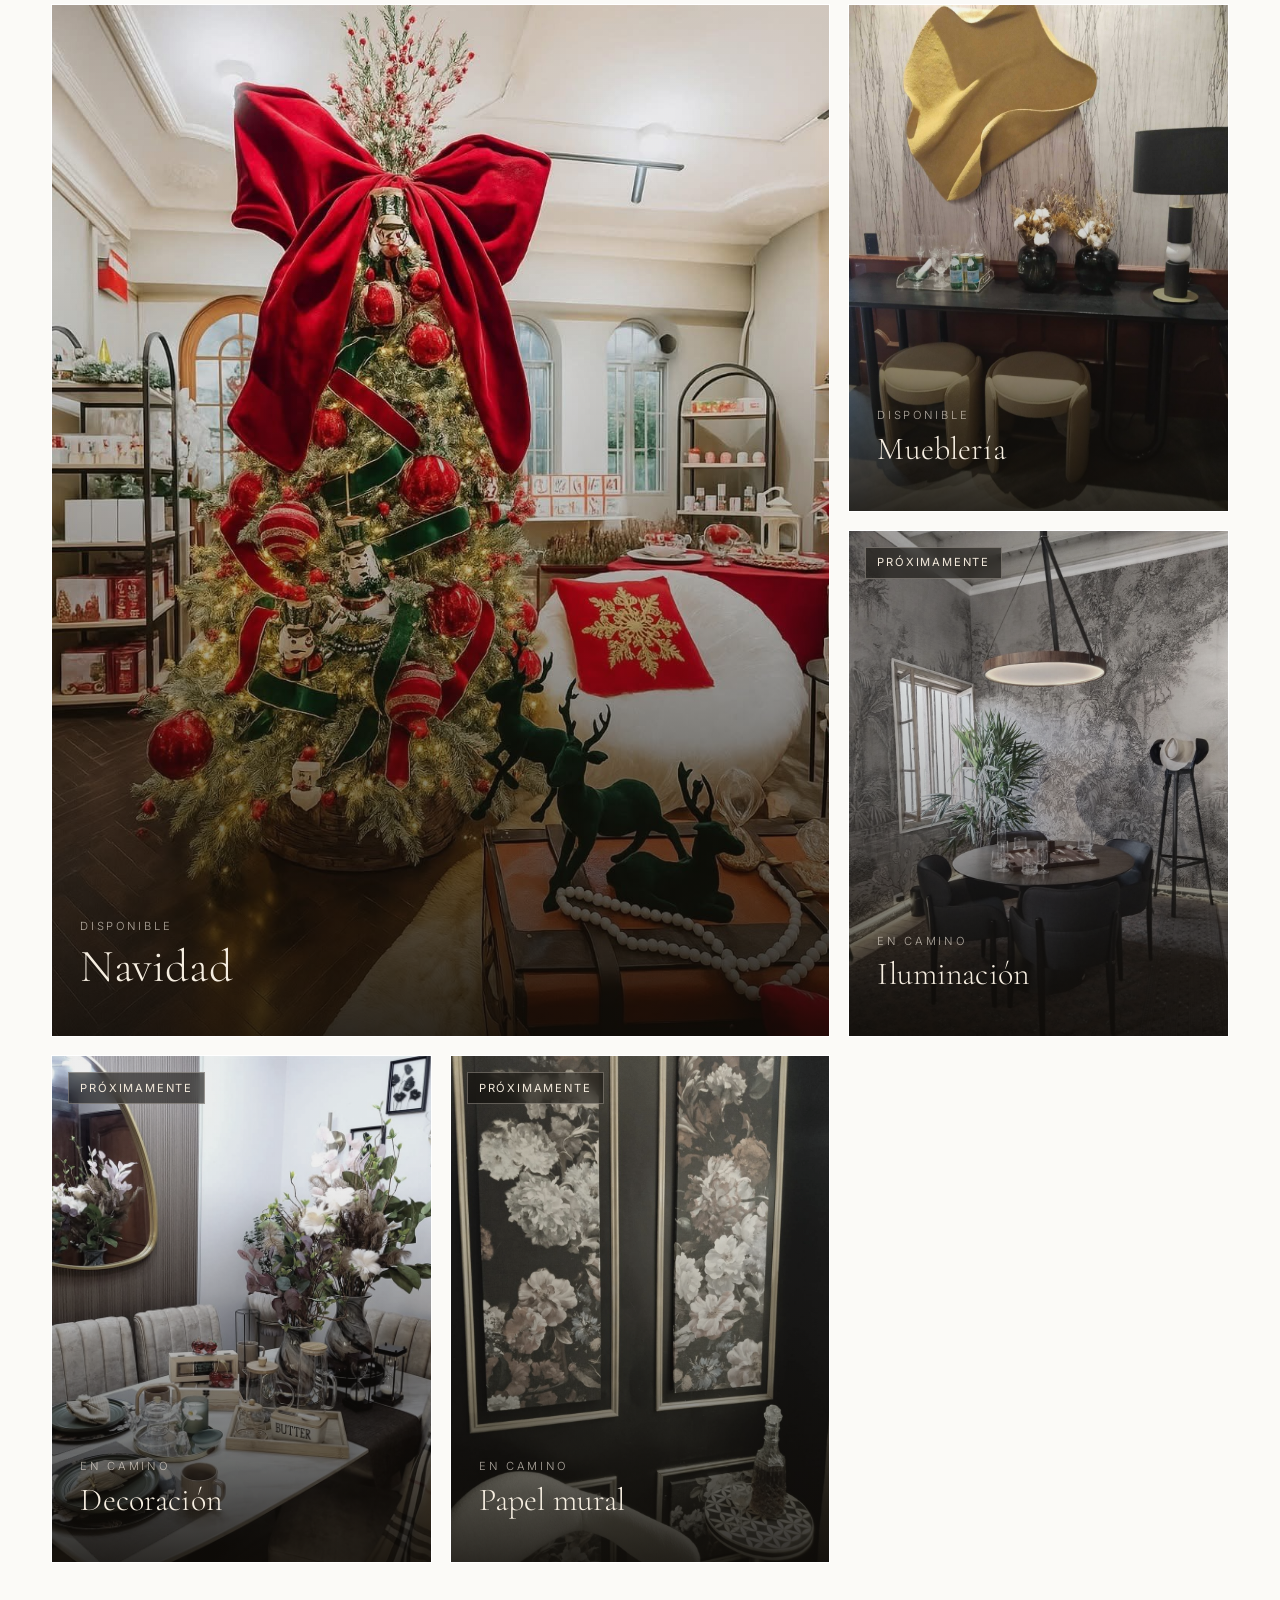
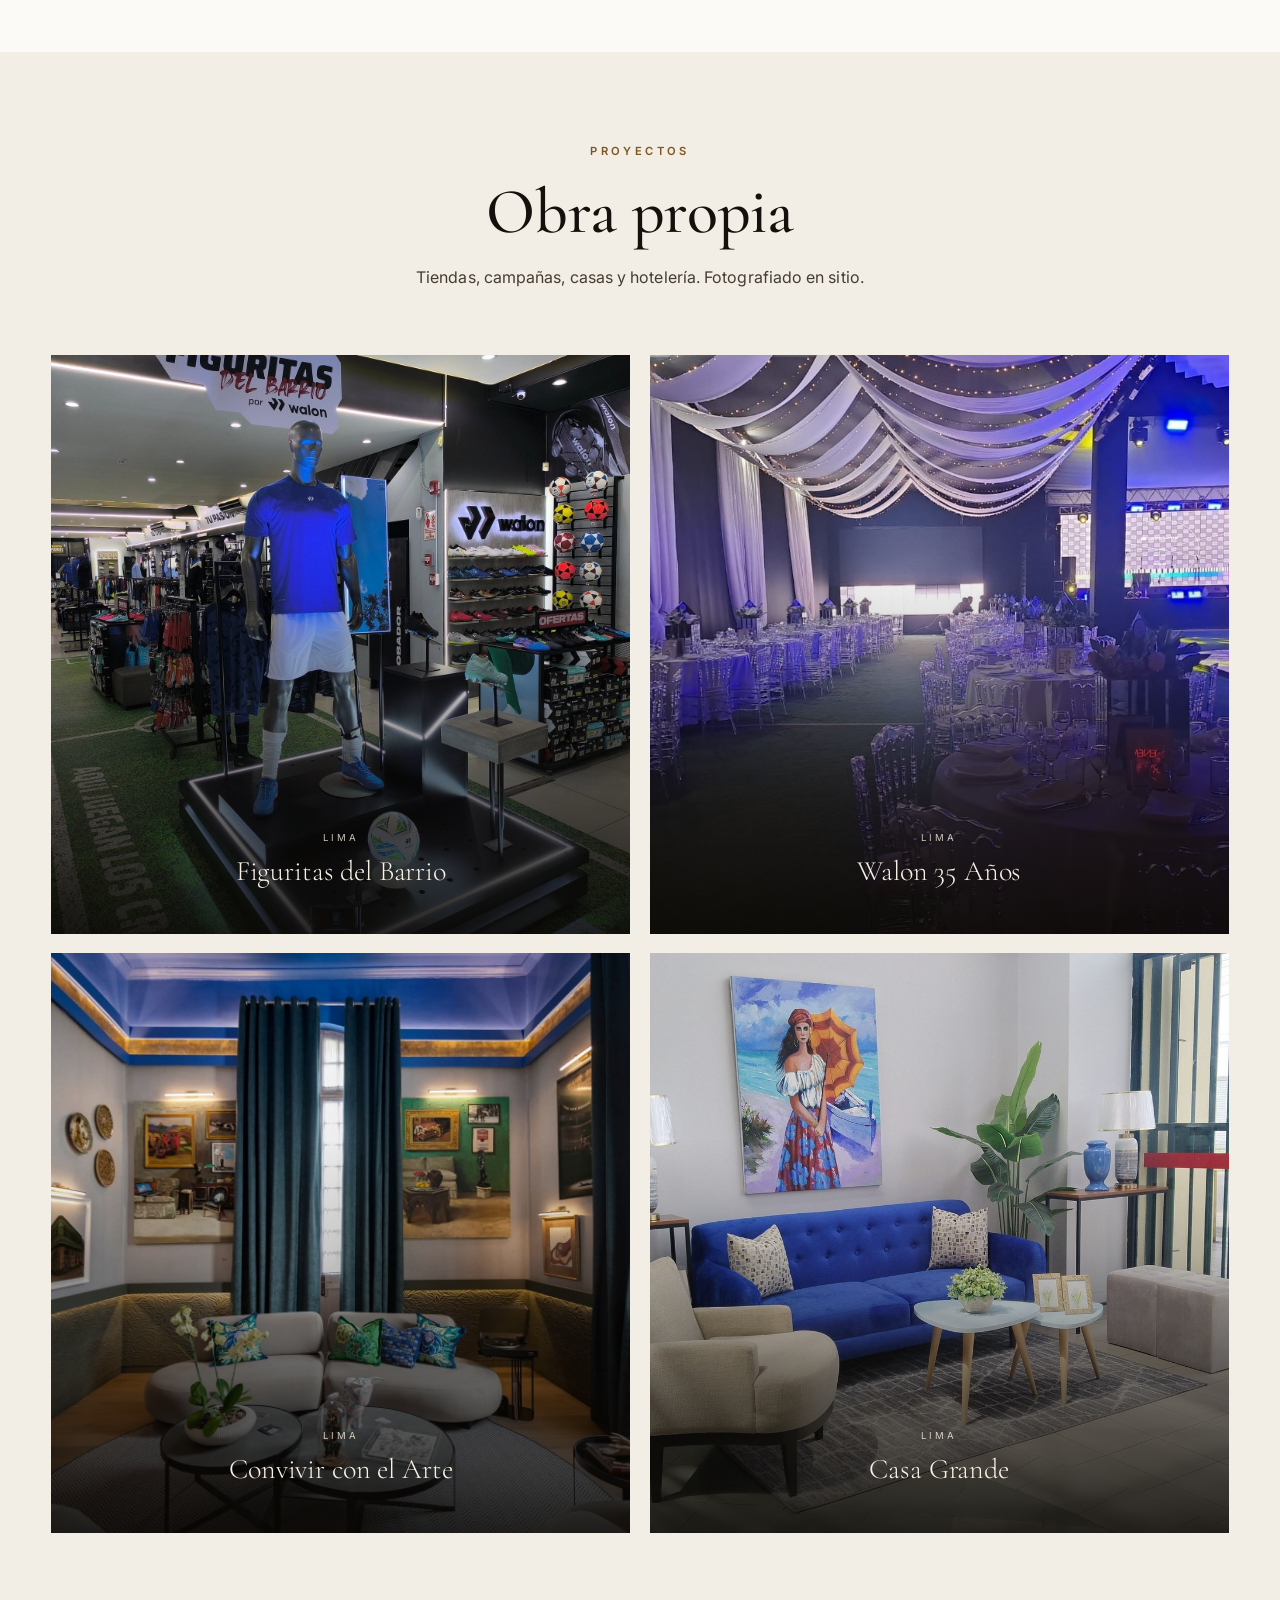
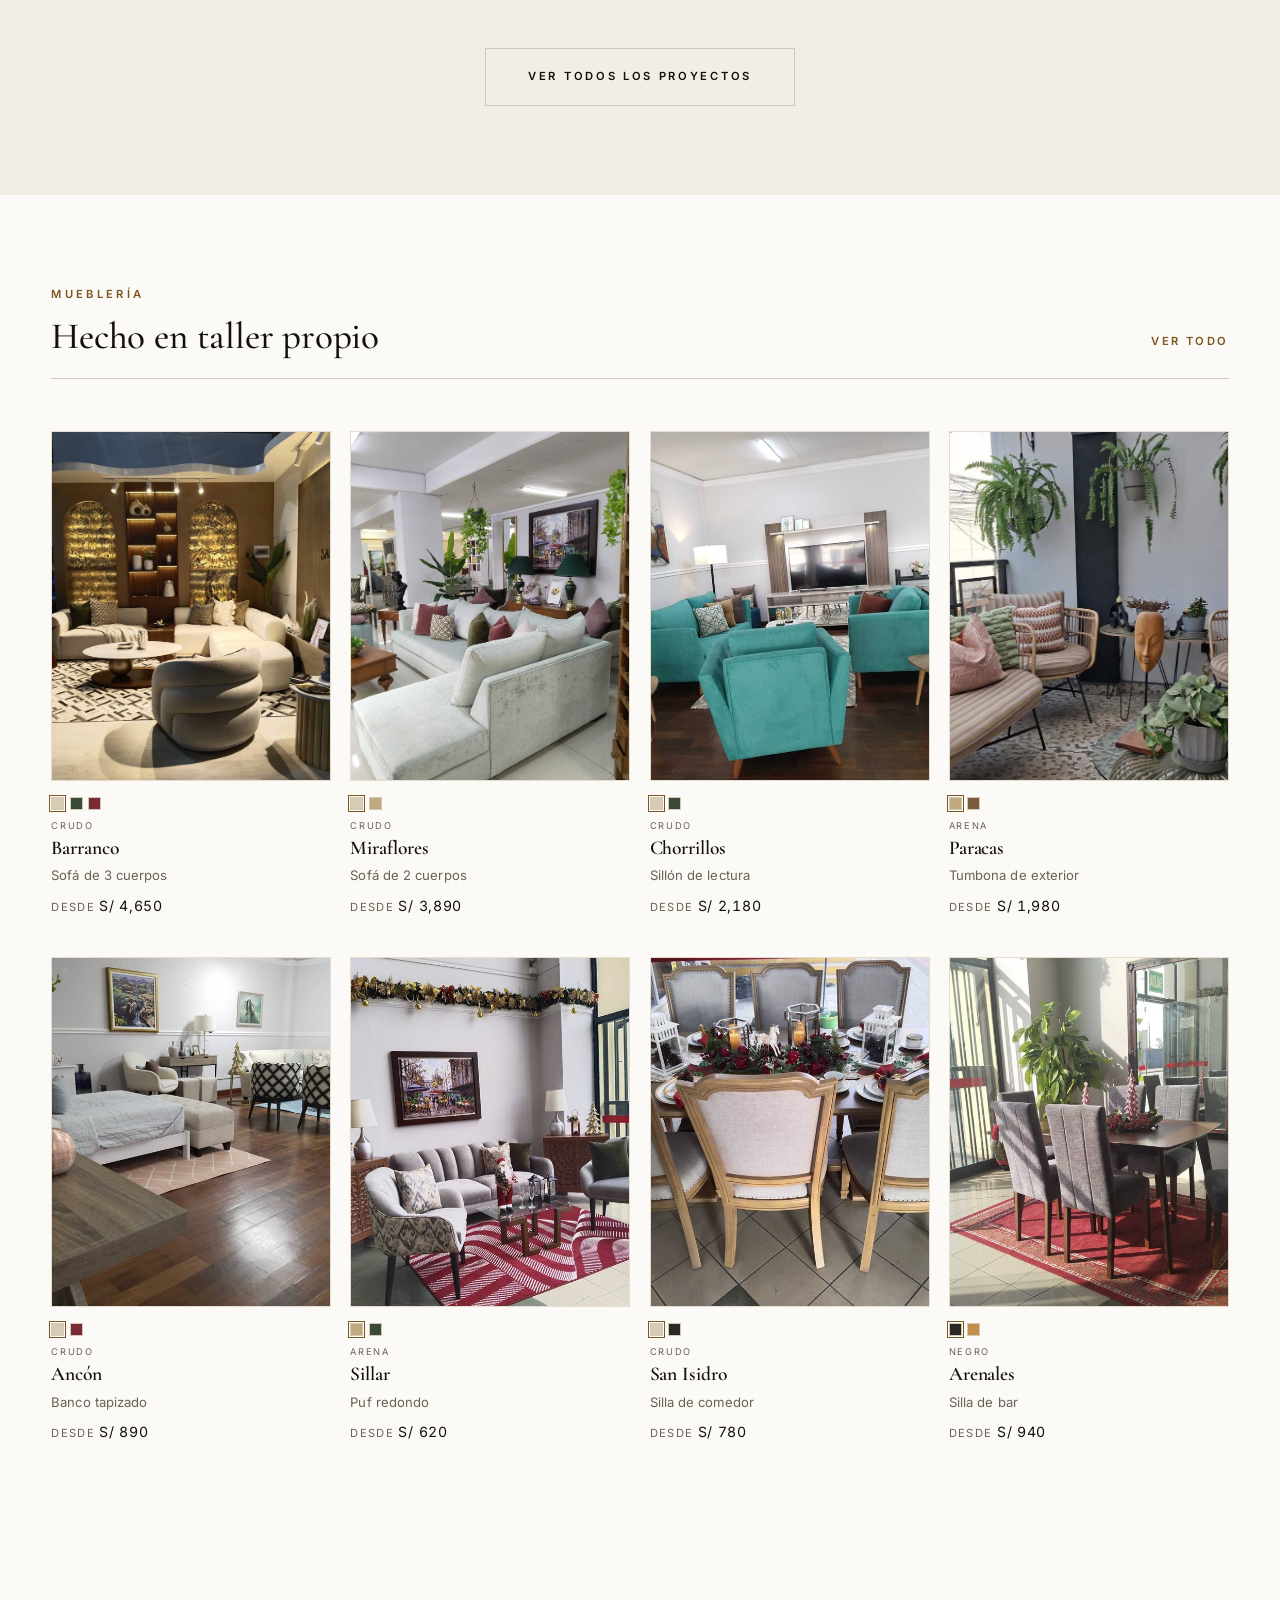
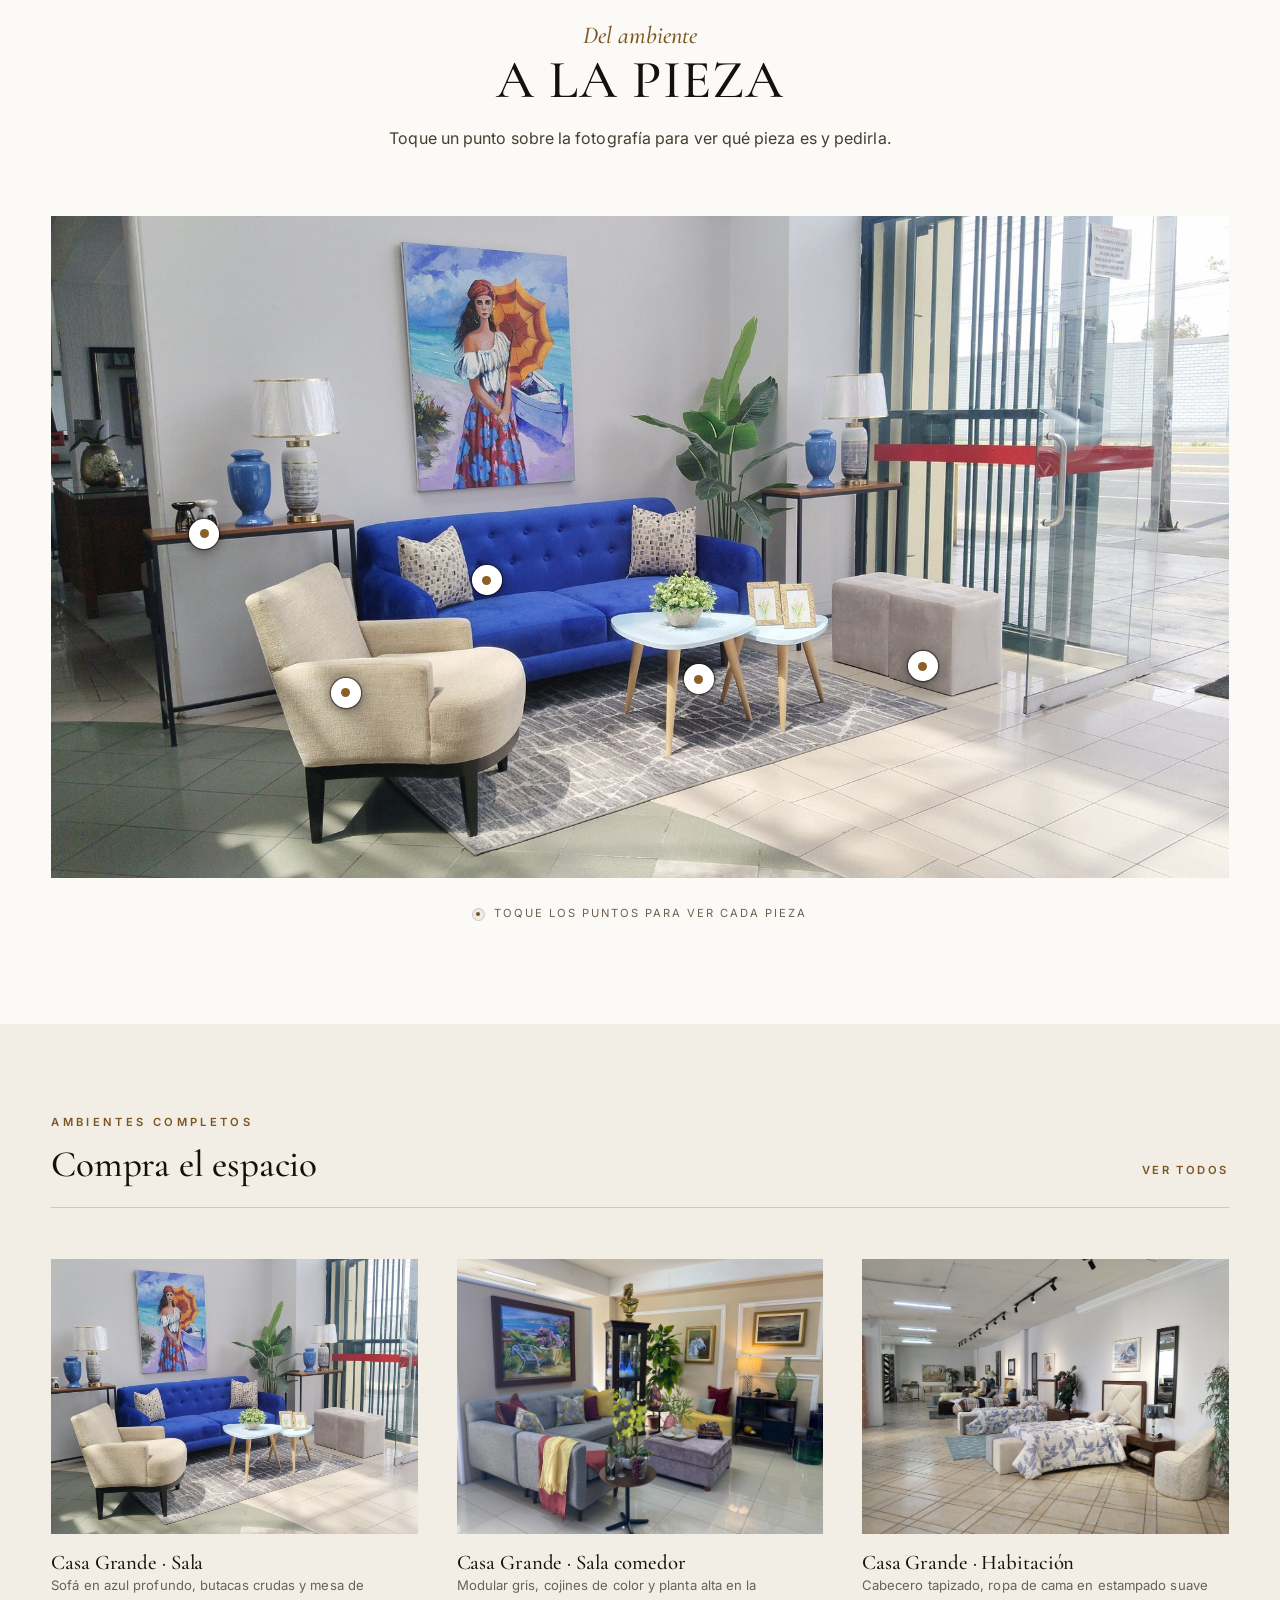
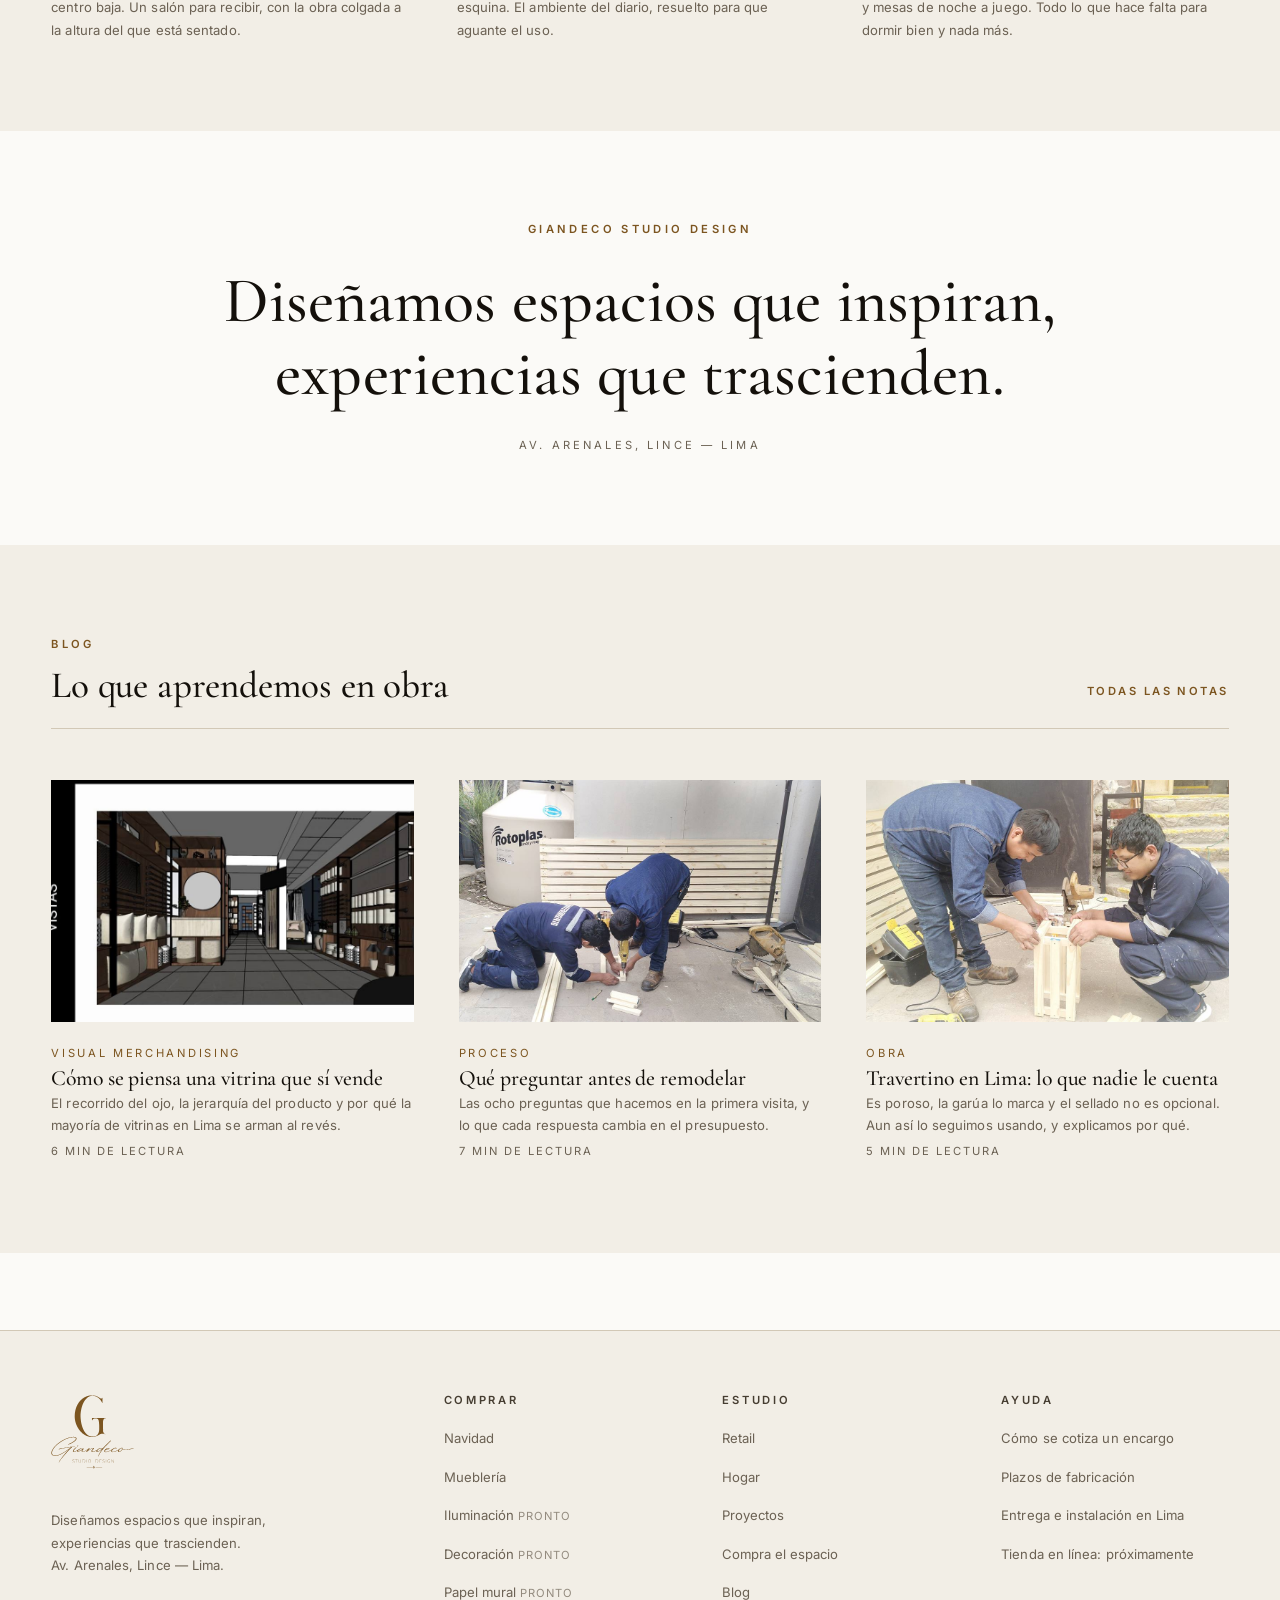
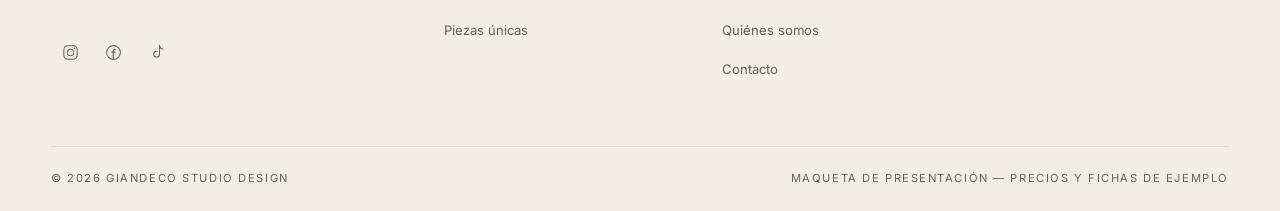
==== commit 5e63d471: "El logo pasa a vector y Gian pone cara en Quienes somos LOGO. Entra el SVG que mando el estudio, en " ====
--- a/index.html
+++ b/index.html
@@ -12,7 +12,7 @@
 <link rel="preconnect" href="https://fonts.googleapis.com" />
 <link rel="preconnect" href="https://fonts.gstatic.com" crossorigin />
 <link rel="stylesheet" href="https://fonts.googleapis.com/css2?family=Cormorant+Garamond:wght@300;400;500;600&family=Inter:wght@400;500;600&display=swap" />
-<link rel="stylesheet" href="css/giandeco.css?v=cec06163" />
+<link rel="stylesheet" href="css/giandeco.css?v=b54d5dbb" />
 </head>
 <body>
 
@@ -36,8 +36,8 @@
       </div>
 
       <button class="brand" type="button" data-go="home" aria-label="Giandeco Studio Design — inicio">
-        <img class="logo-oscuro" src="img/logo.png" alt="Giandeco Studio Design" width="330" height="220" />
-        <img class="logo-claro" src="img/logo-claro.png" alt="Giandeco Studio Design" width="330" height="220" />
+        <img class="logo-oscuro" src="img/logo.svg" alt="Giandeco Studio Design" width="112" height="100" />
+        <img class="logo-claro" src="img/logo-claro.svg" alt="Giandeco Studio Design" width="112" height="100" />
       </button>
 
       <div class="hright">
@@ -768,8 +768,8 @@
   <div class="wrap">
     <div class="fg">
       <div class="fbrand">
-        <img class="logo-oscuro" src="img/logo.png" alt="Giandeco Studio Design" loading="lazy" />
-        <img class="logo-claro" src="img/logo-claro.png" alt="Giandeco Studio Design" loading="lazy" />
+        <img class="logo-oscuro" src="img/logo.svg" alt="Giandeco Studio Design" width="112" height="100" loading="lazy" />
+        <img class="logo-claro" src="img/logo-claro.svg" alt="Giandeco Studio Design" width="112" height="100" loading="lazy" />
         <p>Diseñamos espacios que inspiran, experiencias que trascienden.<br />
           Av. Arenales, Lince — Lima.</p>
         <nav class="redes" id="redes" aria-label="Redes sociales"></nav>
@@ -820,7 +820,7 @@
   </div>
 </aside>
 
-<script src="js/datos.js?v=cec06163"></script>
-<script src="js/app.js?v=cec06163"></script>
+<script src="js/datos.js?v=b54d5dbb"></script>
+<script src="js/app.js?v=b54d5dbb"></script>
 </body>
 </html>
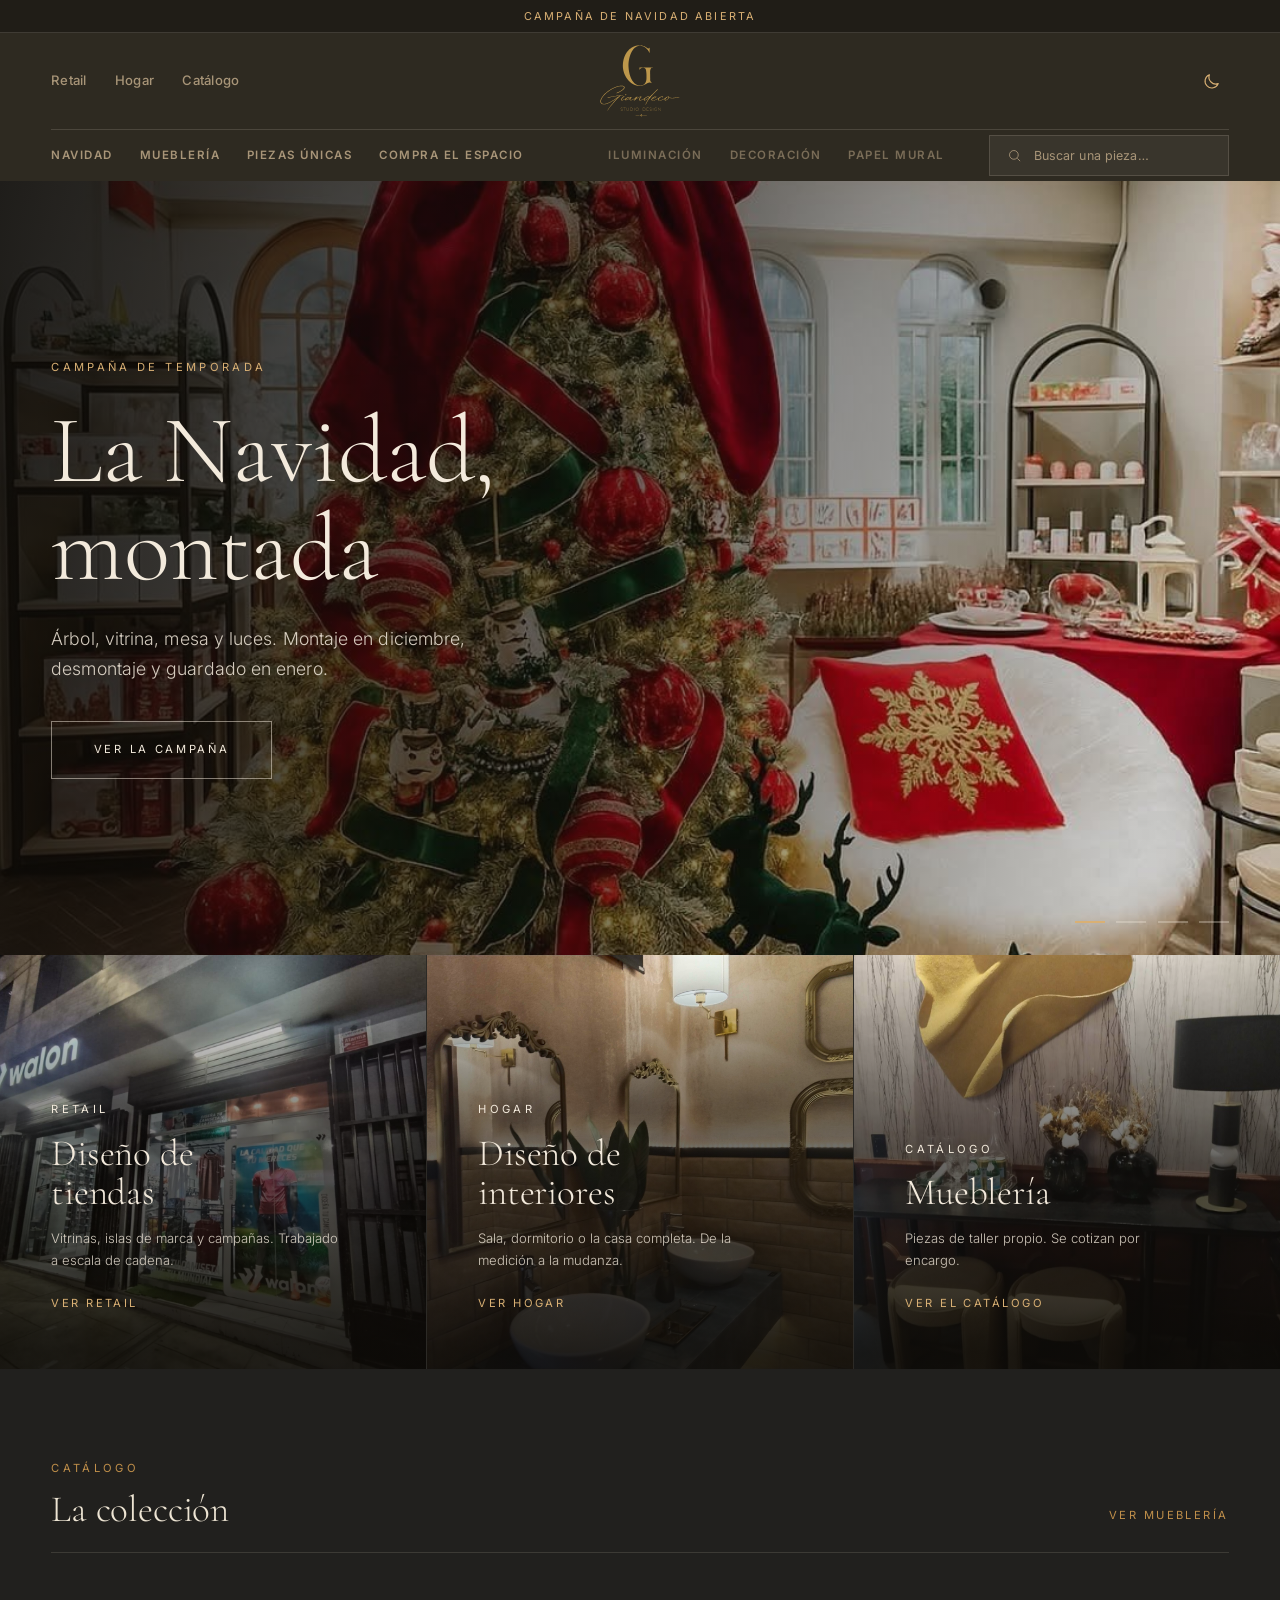
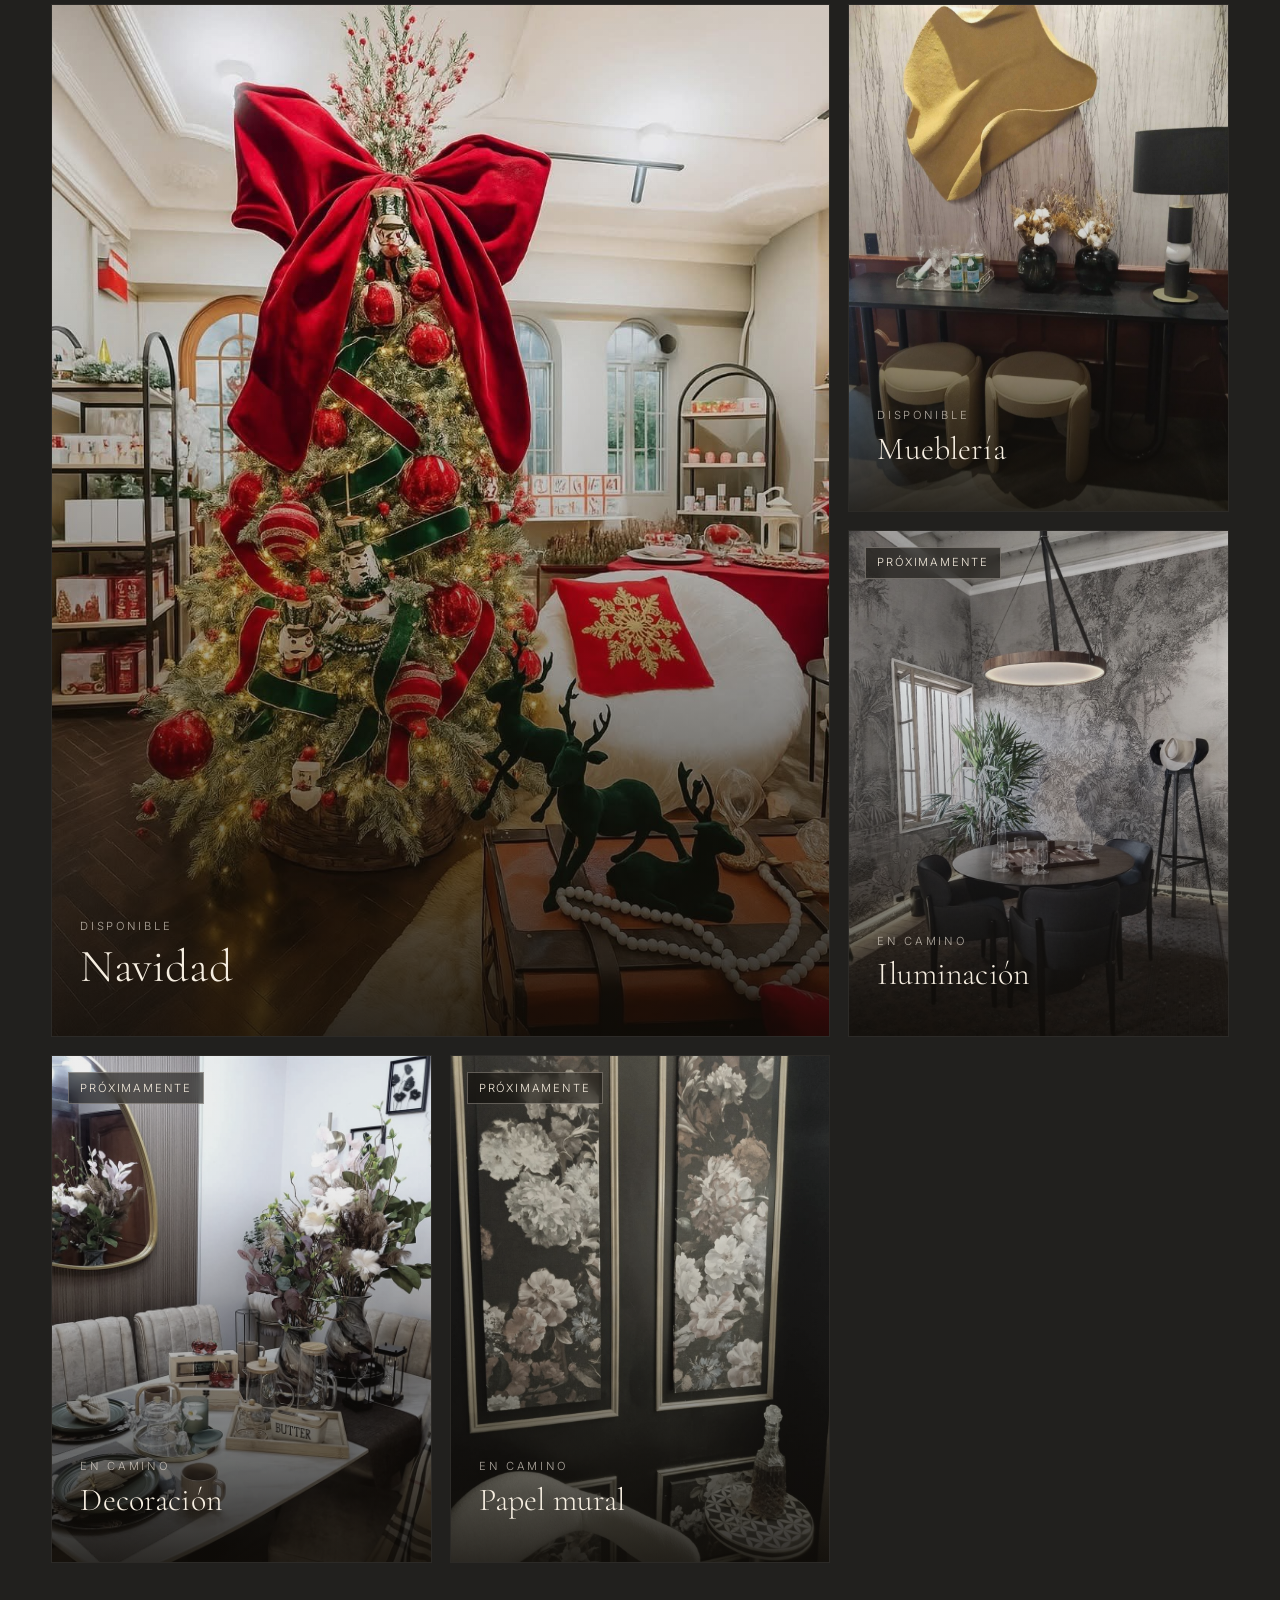
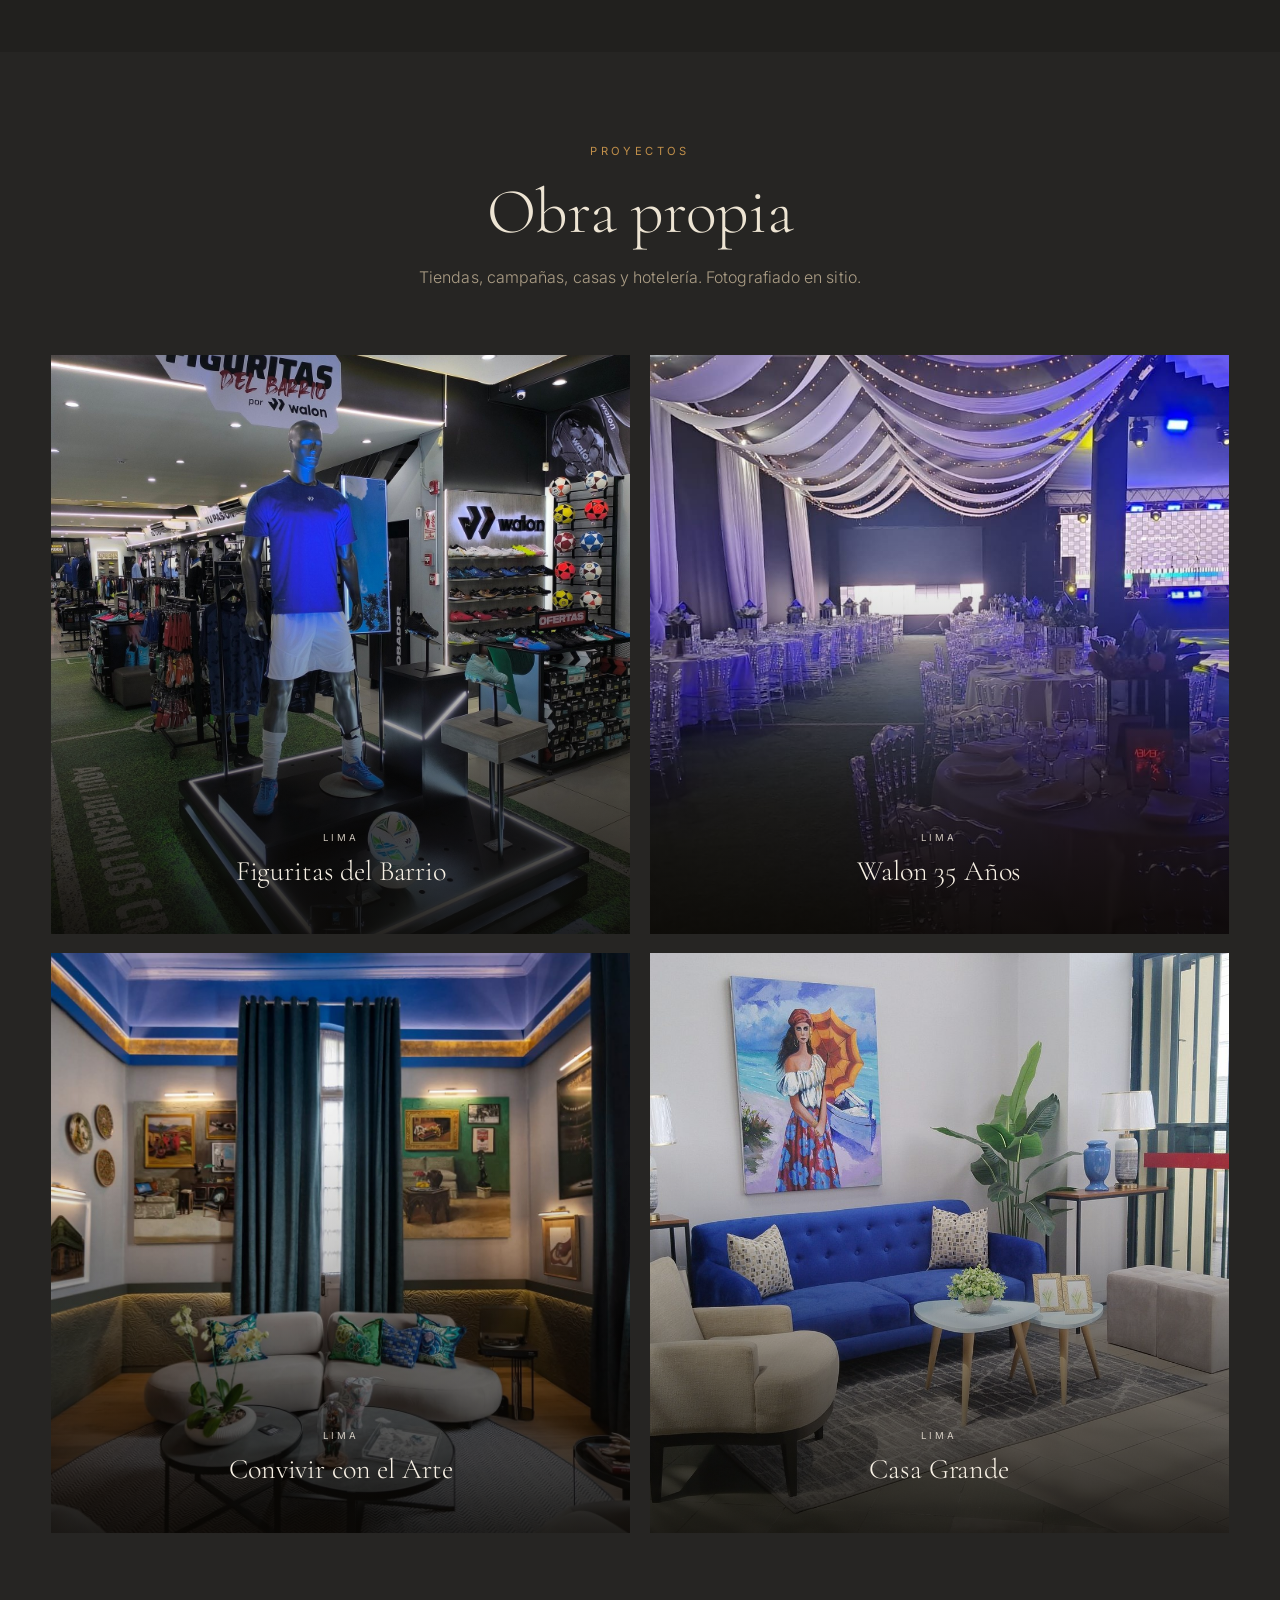
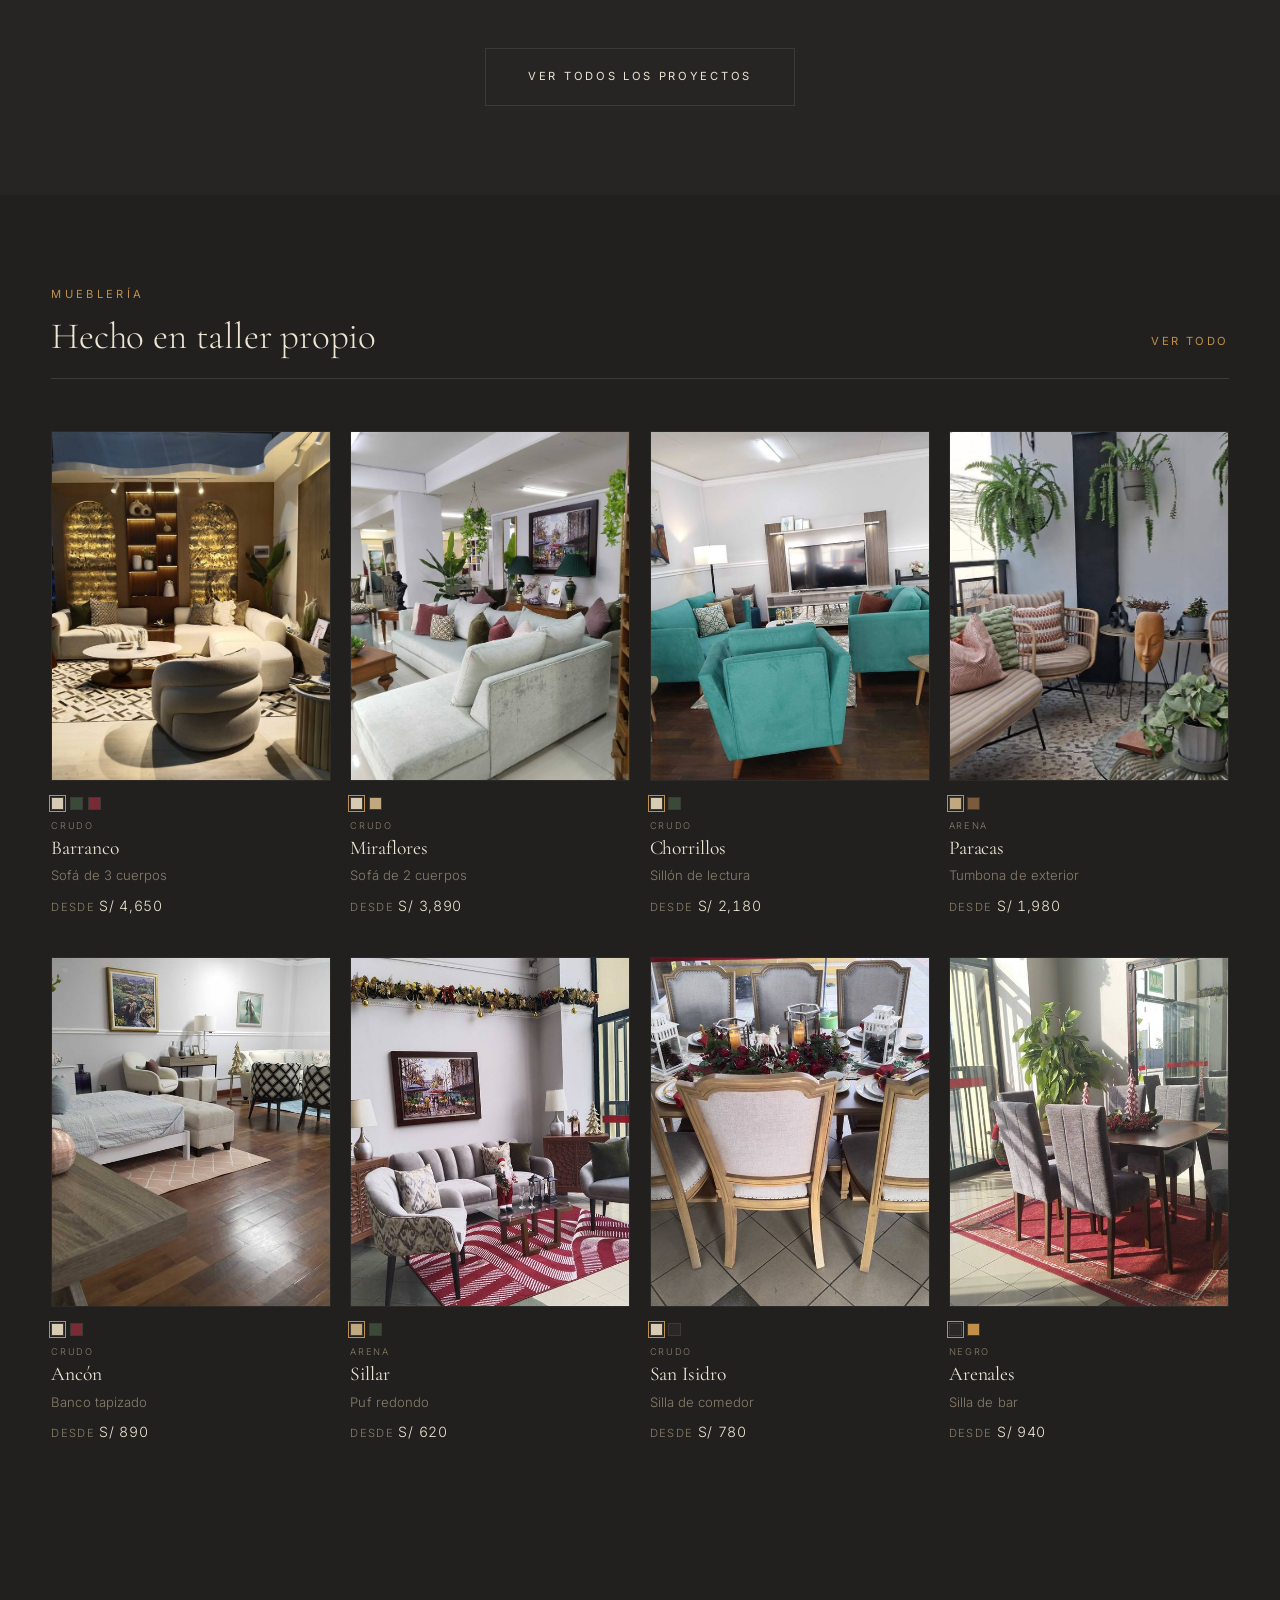
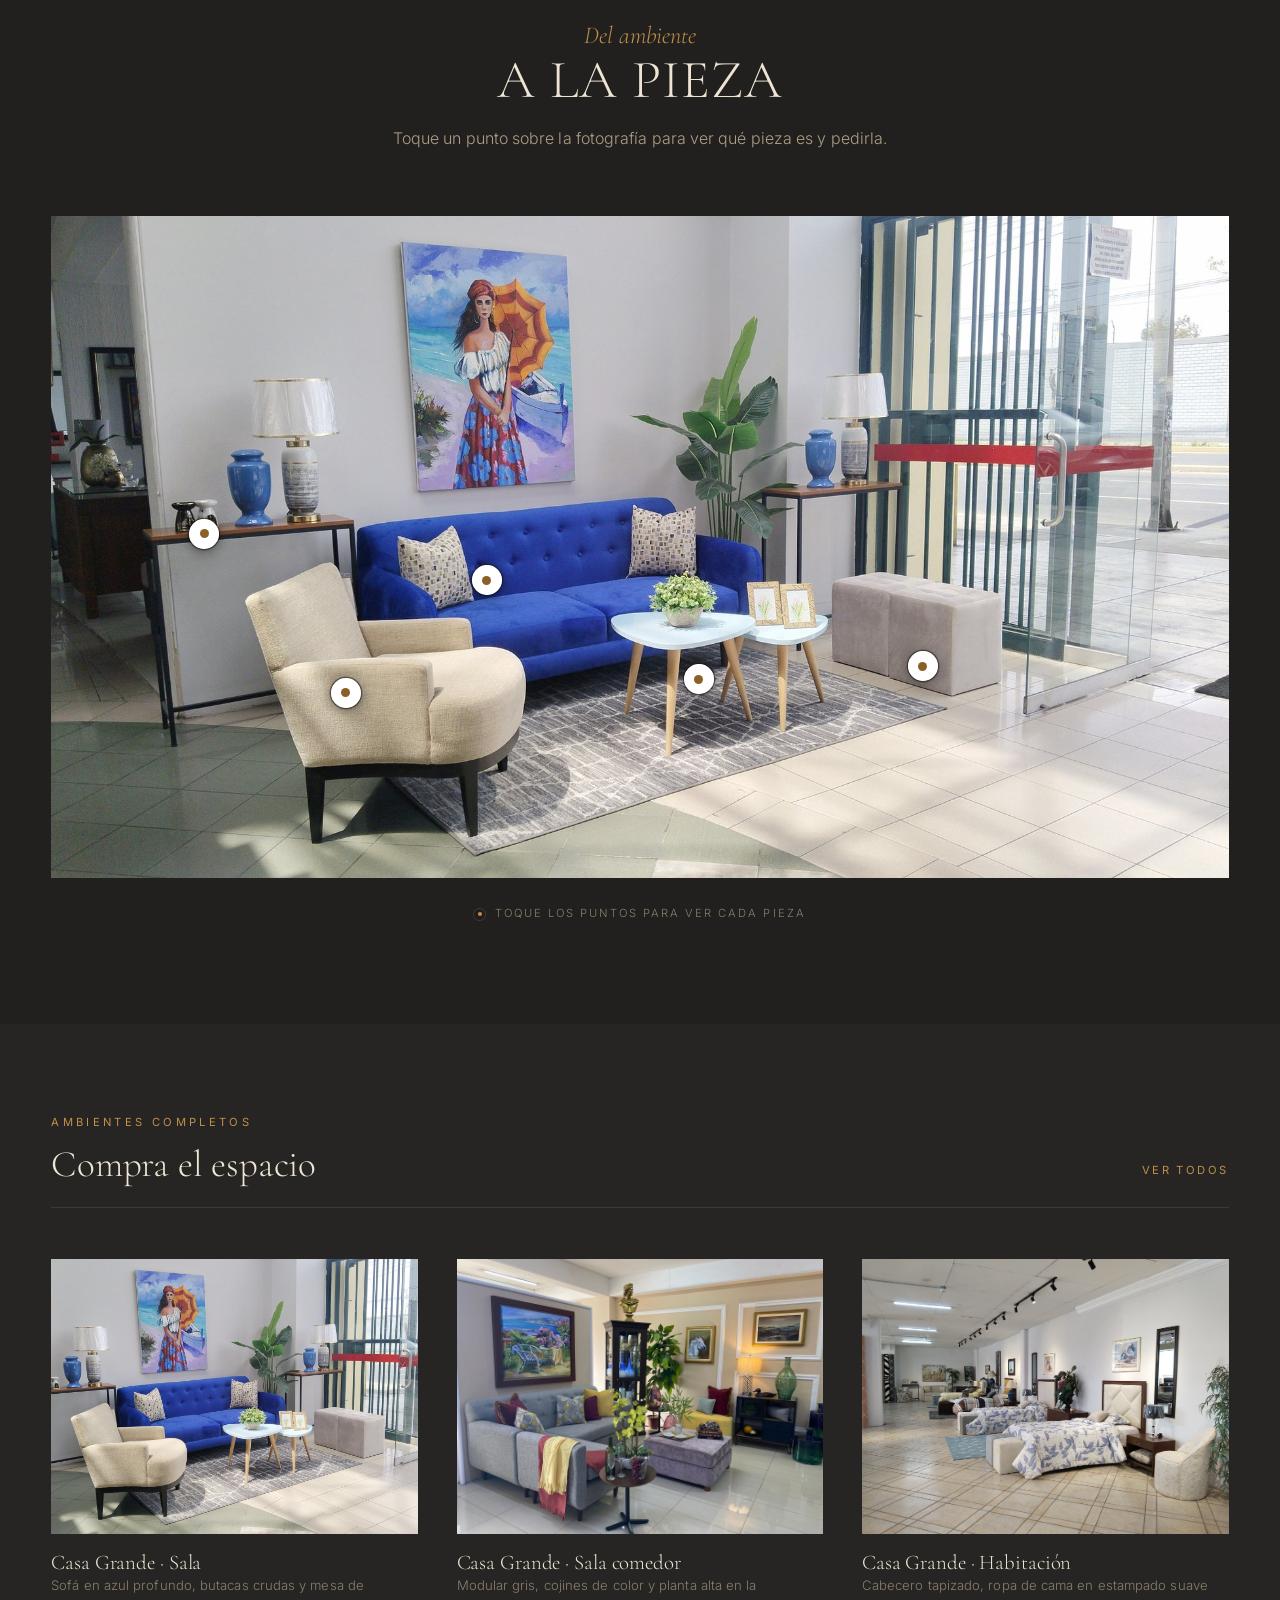
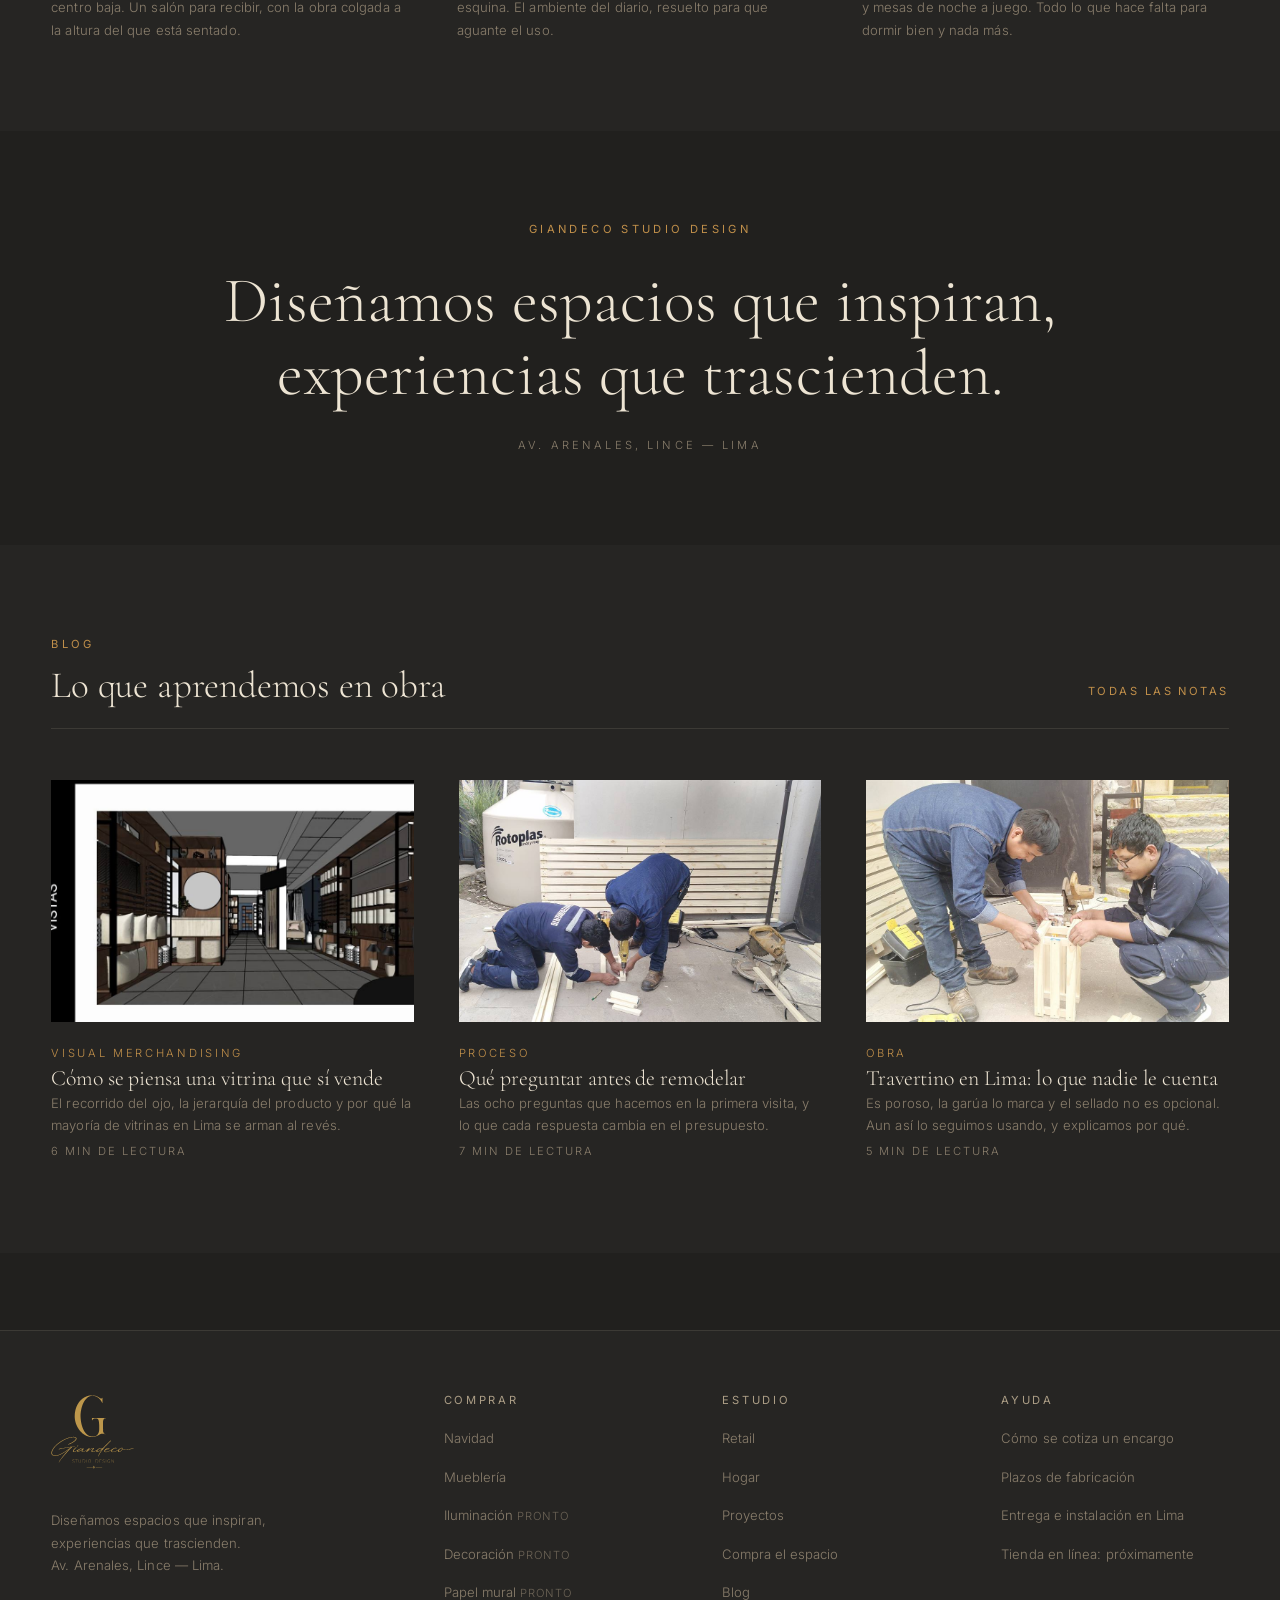
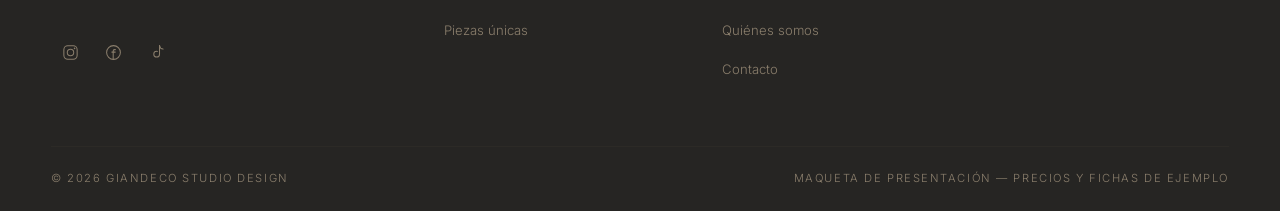
==== commit 6444b219: "La portada deja de marcar un mundo, el fondo pasa a #21201E y arranca en oscuro MENU. Entrabas a Mue" ====
--- a/index.html
+++ b/index.html
@@ -1,10 +1,10 @@
 <!doctype html>
-<html lang="es" data-tema="claro">
+<html lang="es" data-tema="oscuro">
 <head>
 <meta charset="utf-8" />
 <meta name="viewport" content="width=device-width, initial-scale=1" />
 <meta name="robots" content="noindex, nofollow" />
-<meta name="theme-color" content="#FBFAF7" />
+<meta name="theme-color" content="#21201E" />
 <meta name="description" content="Giandeco Studio Design — arquitectura, diseño interior, visual merchandising y tienda en línea. Maqueta de presentación." />
 <title>Giandeco Studio Design</title>
 
@@ -12,7 +12,7 @@
 <link rel="preconnect" href="https://fonts.googleapis.com" />
 <link rel="preconnect" href="https://fonts.gstatic.com" crossorigin />
 <link rel="stylesheet" href="https://fonts.googleapis.com/css2?family=Cormorant+Garamond:wght@300;400;500;600&family=Inter:wght@400;500;600&display=swap" />
-<link rel="stylesheet" href="css/giandeco.css?v=b54d5dbb" />
+<link rel="stylesheet" href="css/giandeco.css?v=b9ed1e7d" />
 </head>
 <body>
 
@@ -820,7 +820,7 @@
   </div>
 </aside>
 
-<script src="js/datos.js?v=b54d5dbb"></script>
-<script src="js/app.js?v=b54d5dbb"></script>
+<script src="js/datos.js?v=b9ed1e7d"></script>
+<script src="js/app.js?v=b9ed1e7d"></script>
 </body>
 </html>
--- a/css/giandeco.css
+++ b/css/giandeco.css
@@ -59,20 +59,27 @@
   :root{ --h-marca:96px; --h-nav:52px; --h-total:calc(var(--h-aviso) + var(--h-marca) + var(--h-nav)); }
 }
 
-/* --- tema oscuro: los colores tal como están hoy, sólo afinados --- */
+/* --- tema oscuro: el que arranca por defecto ---
+   El negro del cuerpo es #21201E, el que pidio el estudio. No es un negro
+   de imprenta sino un gris muy oscuro y apenas calido, asi que el resto de
+   la escala se rehizo sobre el: cada peldano guarda el mismo salto de
+   luminosidad que tenia sobre el negro anterior, para que la alternancia de
+   secciones se siga leyendo sin que ninguna se despegue. --txt3 sube un
+   punto porque sobre un fondo mas claro los metadatos perdian contraste
+   (3,40 frente al 4,08 de antes; con #8A7E6C vuelve a 4,09). */
 :root,
 [data-tema="oscuro"]{
-  --bg:#0E0C09;
-  --bg2:#141009;
-  --bg3:#1B1610;
-  --bg4:#241D14;
-  --lienzo:#17130D;          /* fondo de las fotos de producto */
-  --line:#2E271C;
-  --line2:#221C14;
+  --bg:#21201E;
+  --bg2:#262523;
+  --bg3:#2C2A27;
+  --bg4:#33312D;
+  --lienzo:#292724;          /* fondo de las fotos de producto */
+  --line:#3C3A35;
+  --line2:#2C2A26;
 
   --txt:#EDE4D3;
   --txt2:#AC9E86;
-  --txt3:#7C7160;
+  --txt3:#8A7E6C;
 
   --oro:#C08F4A;
   --oro-lt:#D9B074;
@@ -135,7 +142,7 @@
    claro, porque :root y [data-tema] pesan igual y gana el último. */
 :root,
 [data-tema="oscuro"]{
-  --head-bg:#211A11;
+  --head-bg:#2E2A21;
   --head-txt:#EFE5D3;
   --head-txt2:#A89578;
   --head-line:rgba(239,229,211,.15);
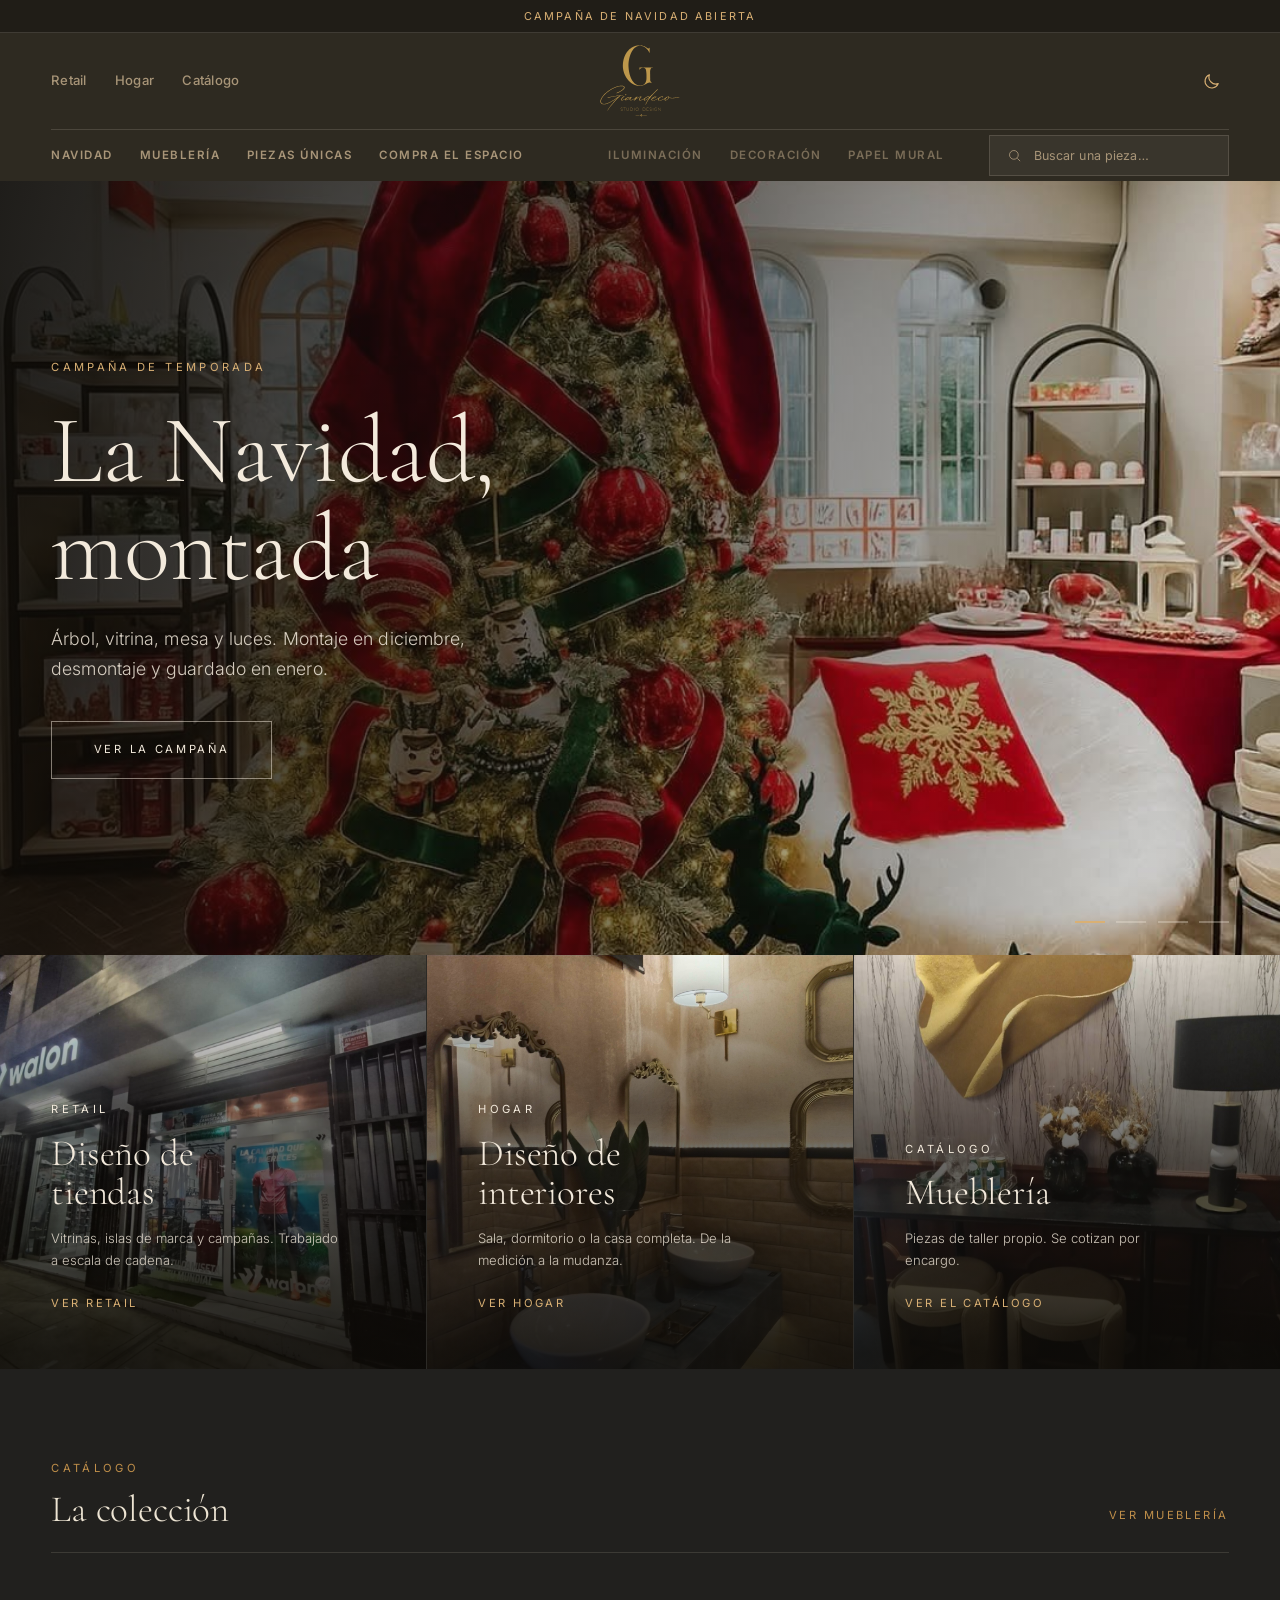
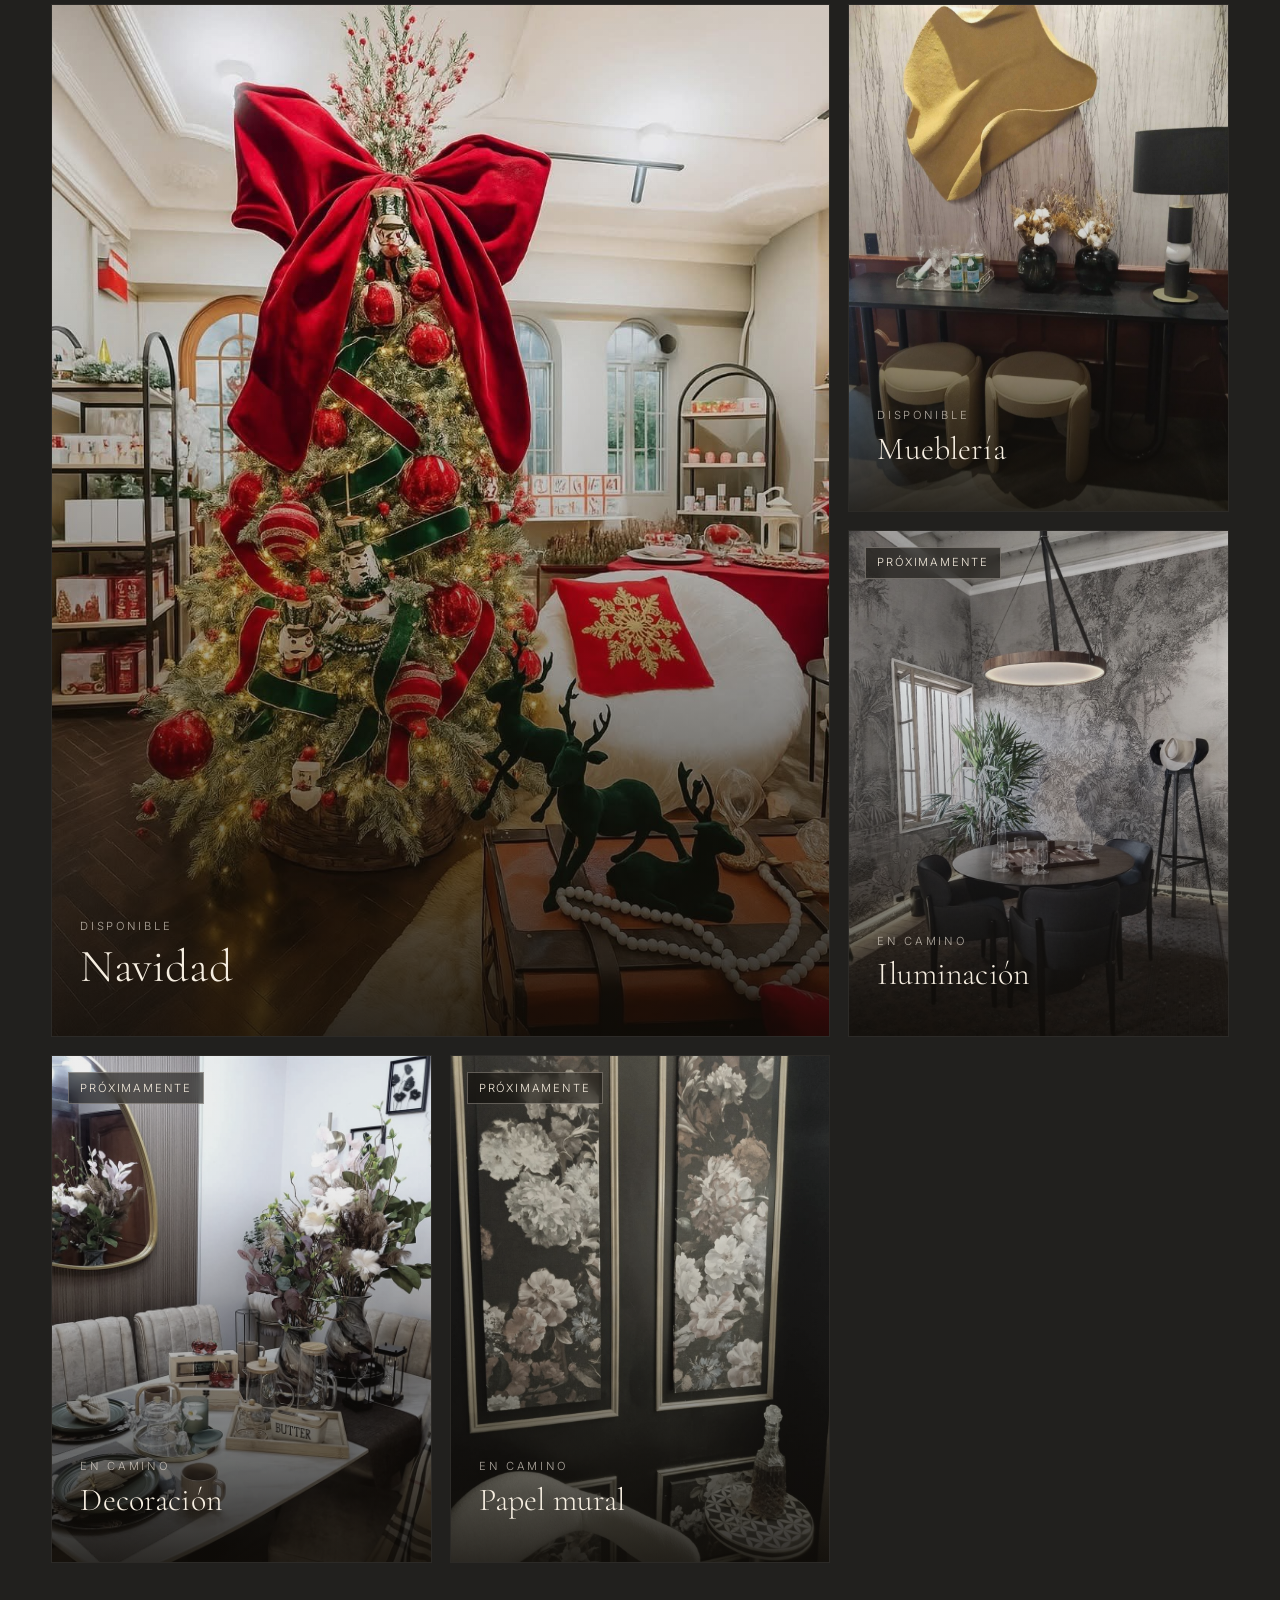
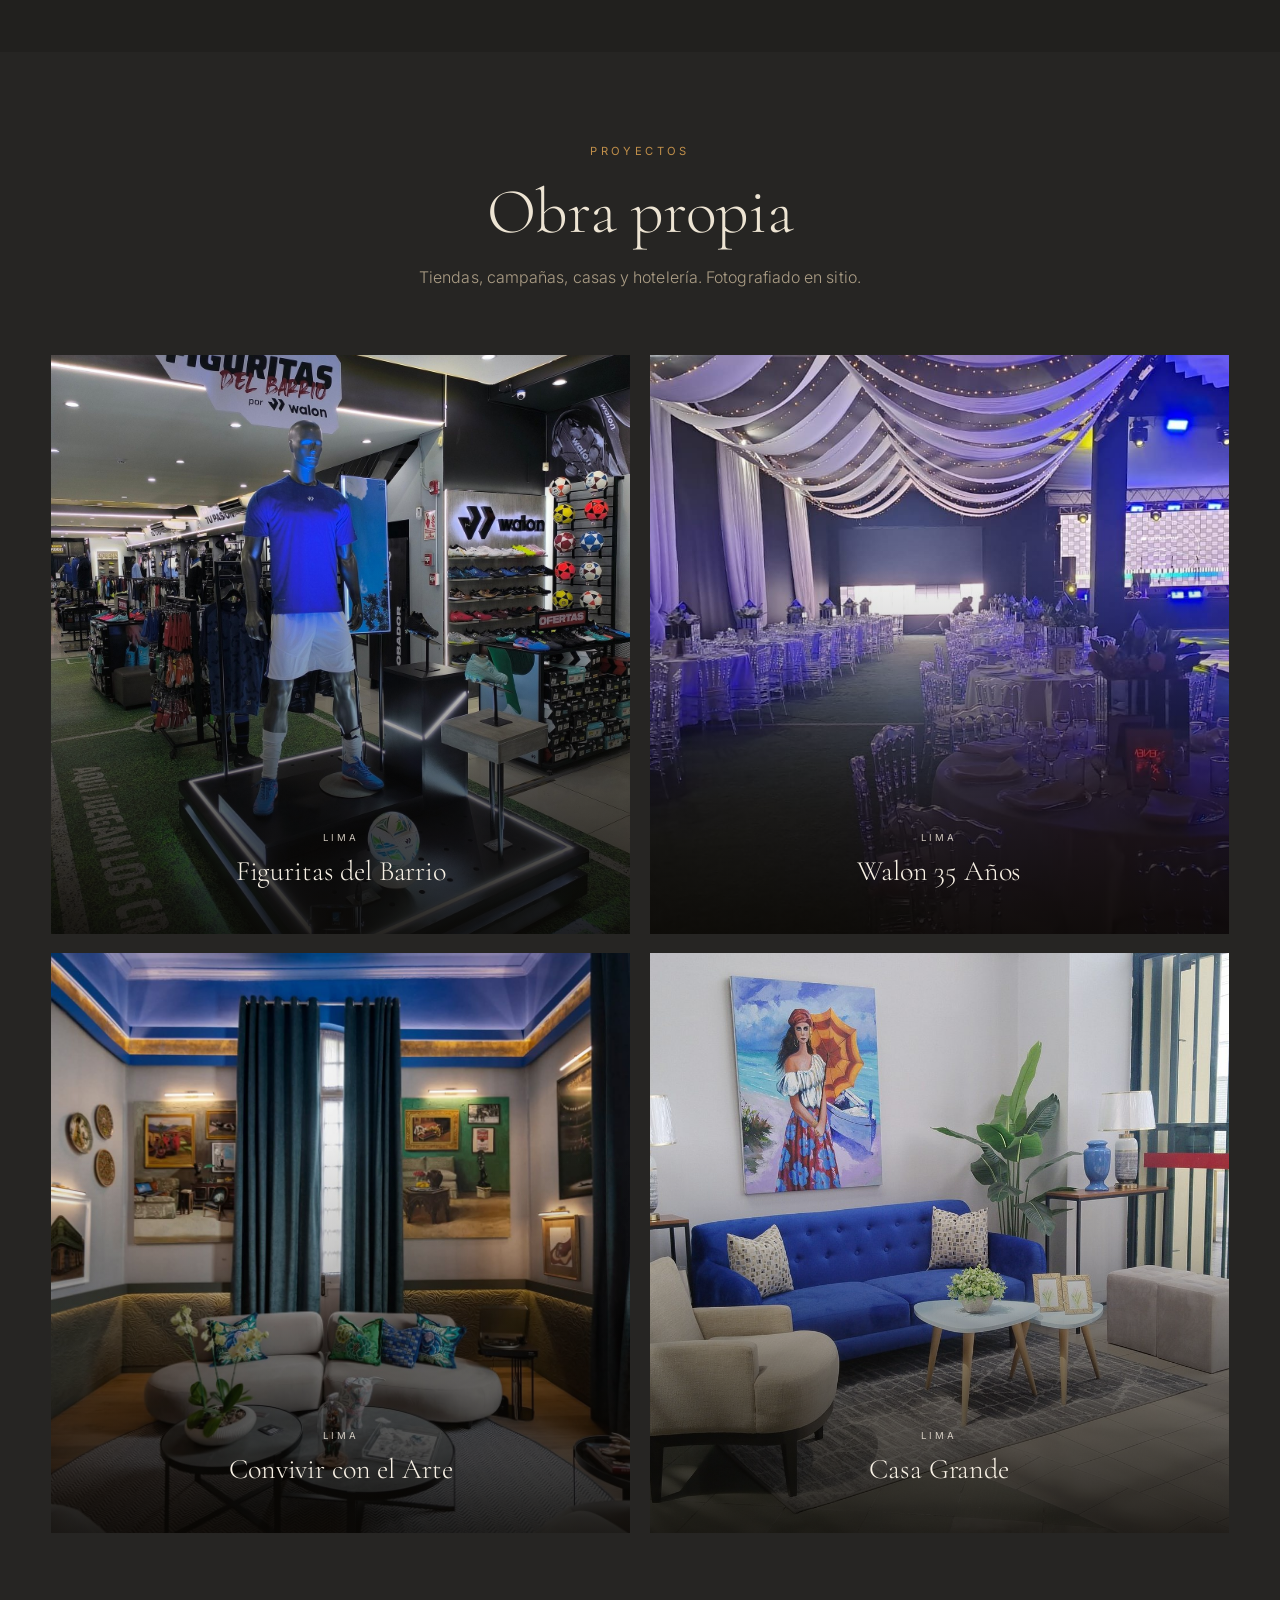
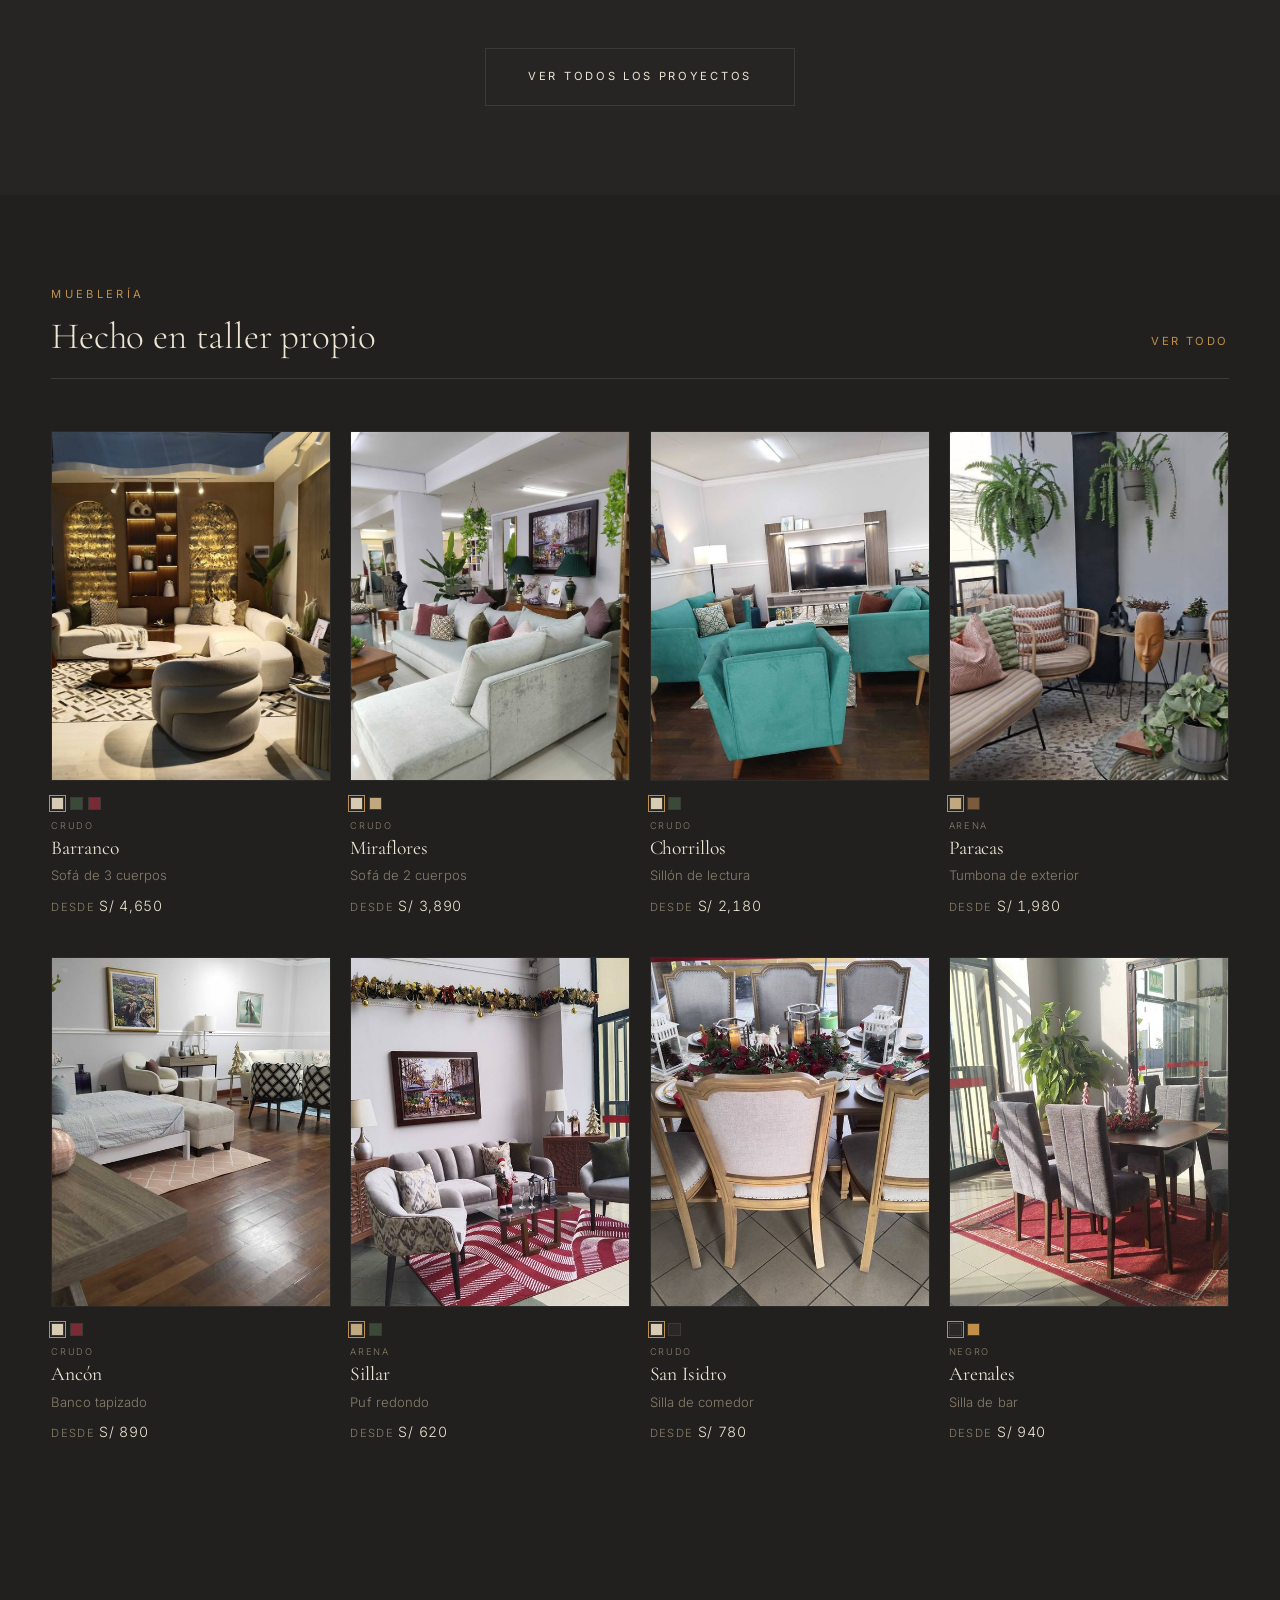
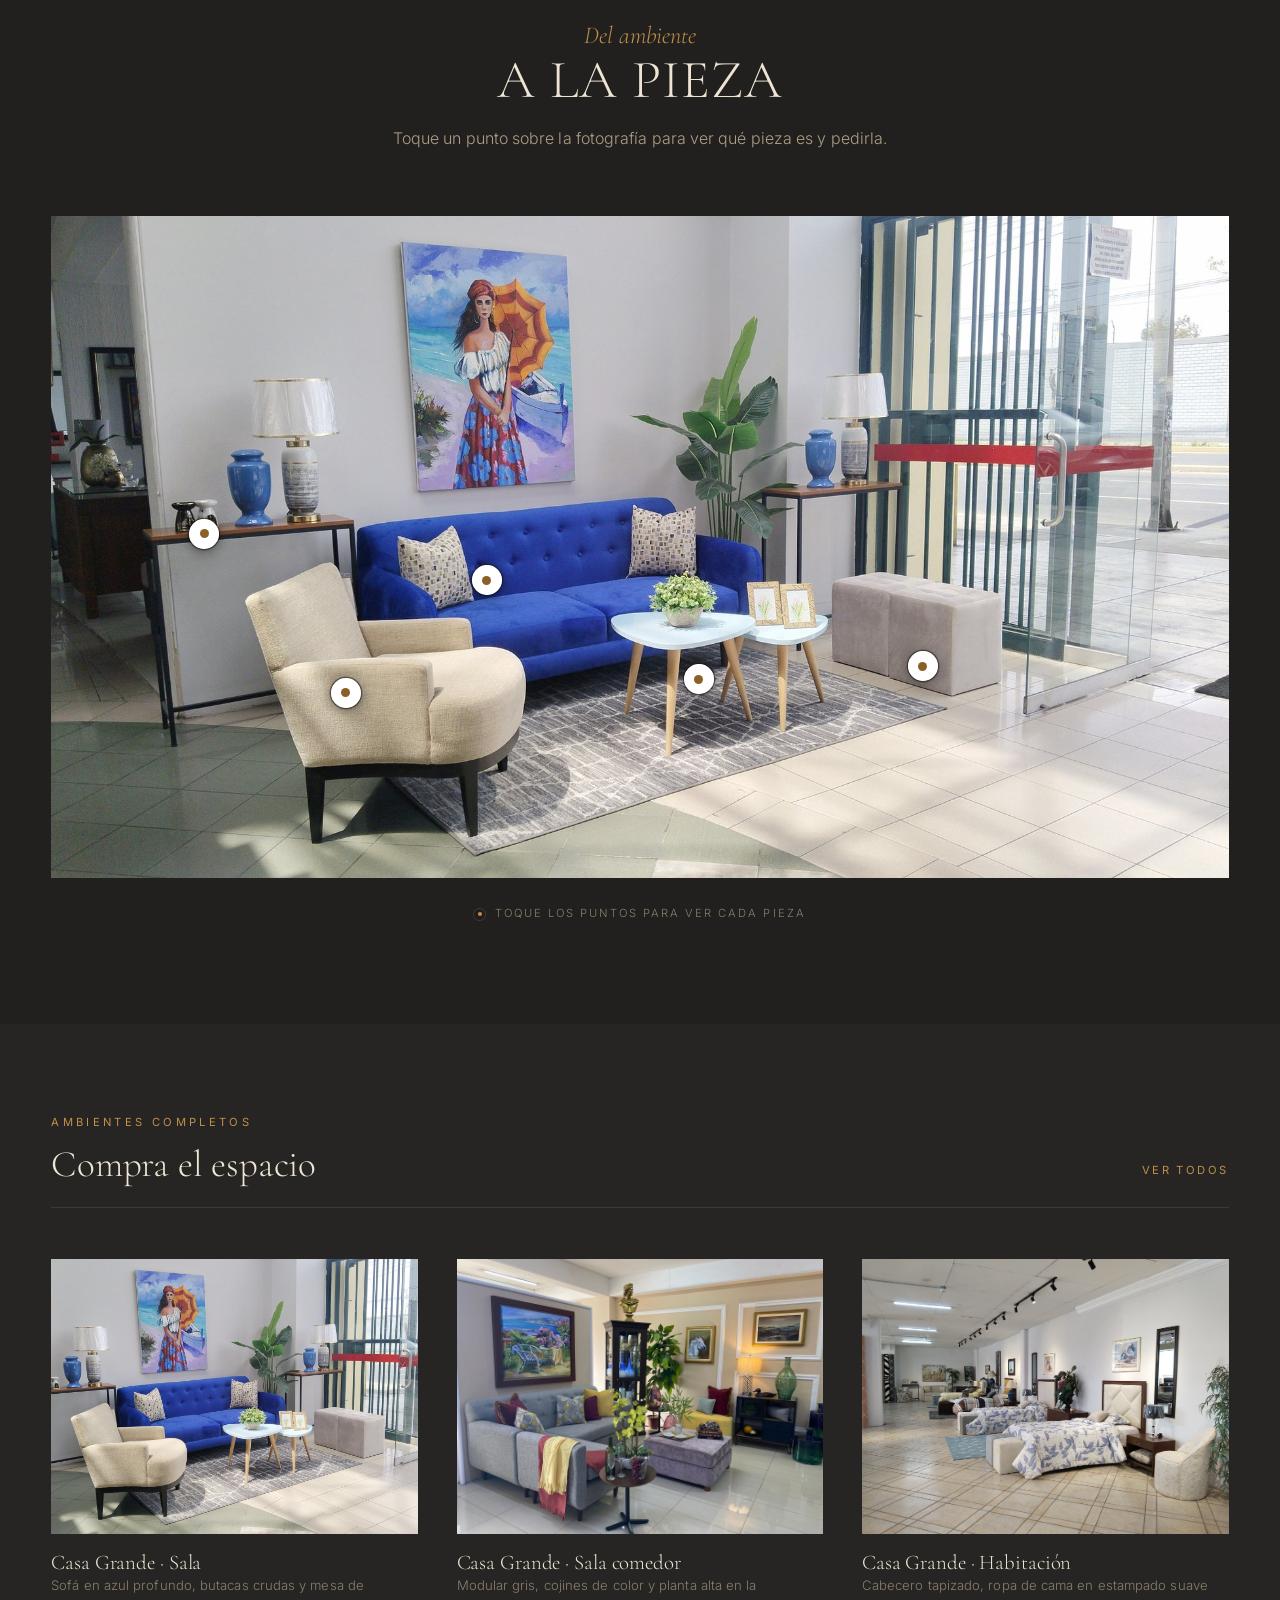
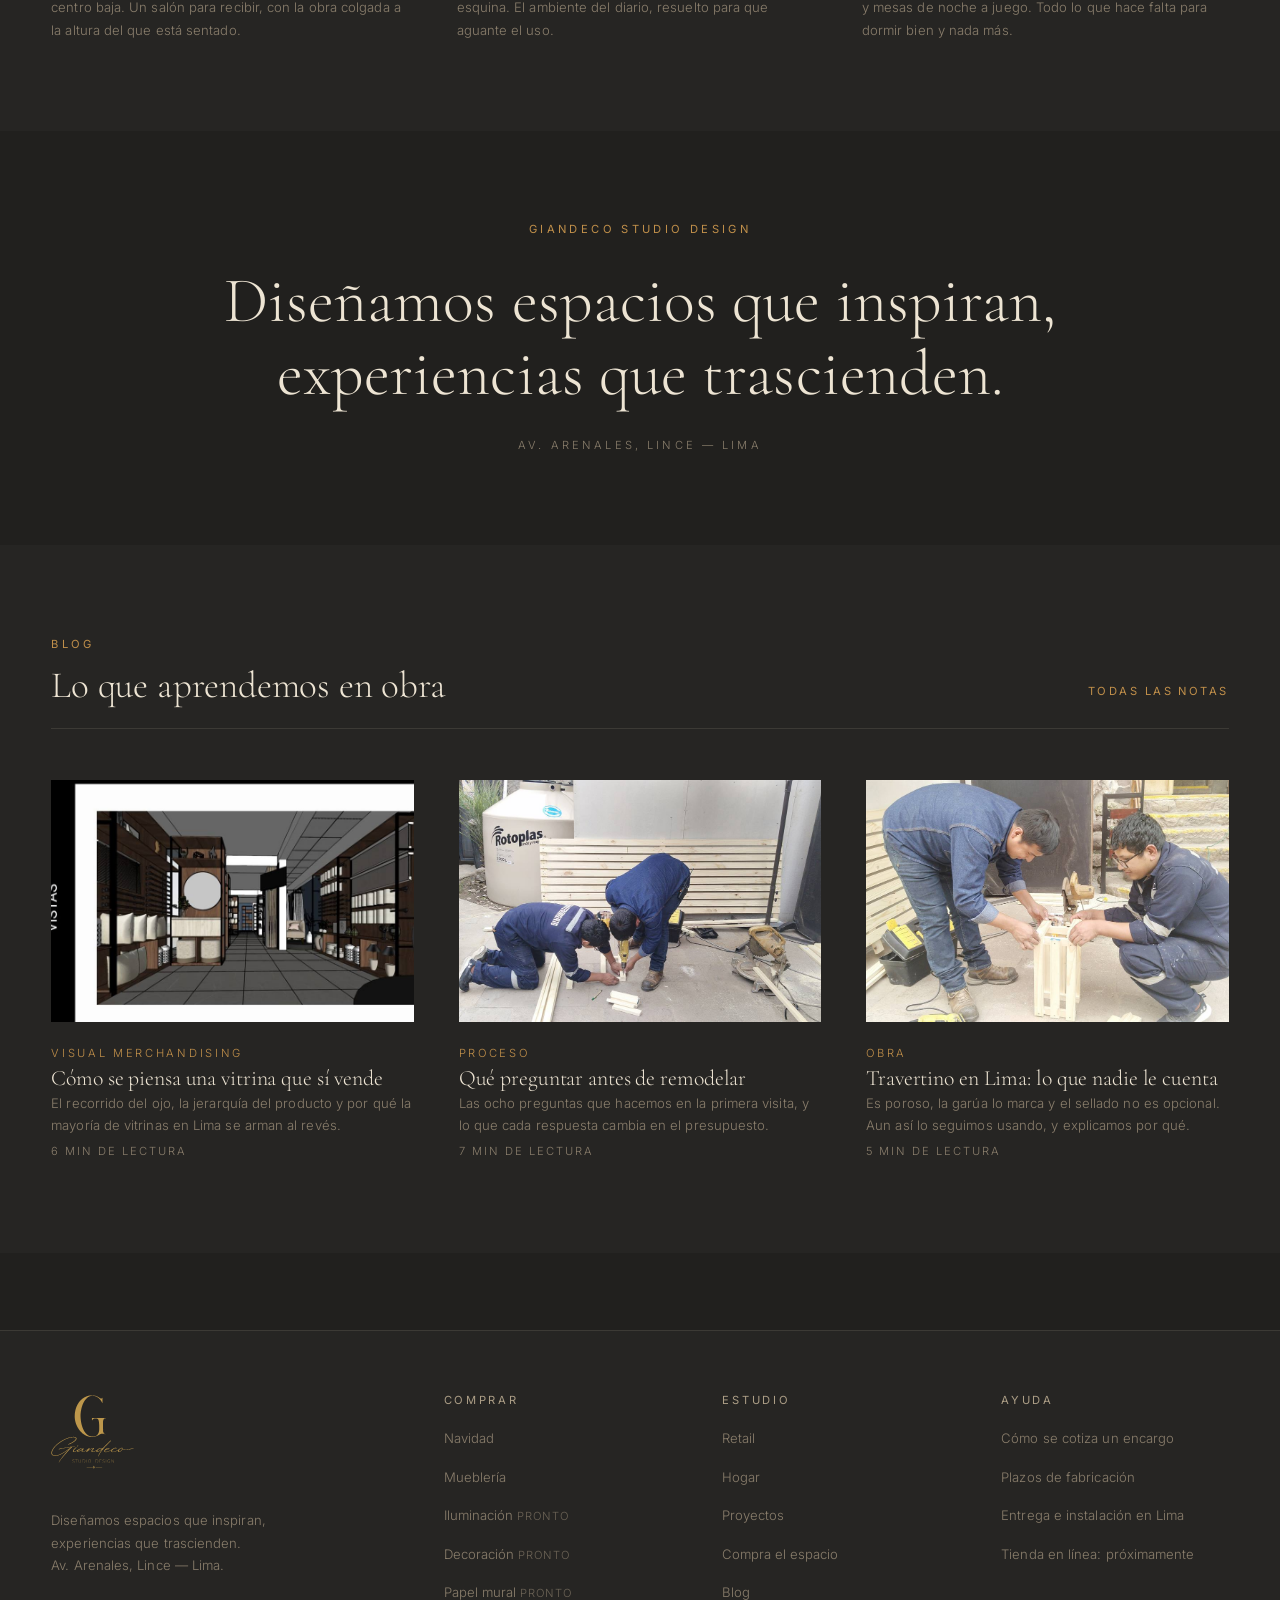
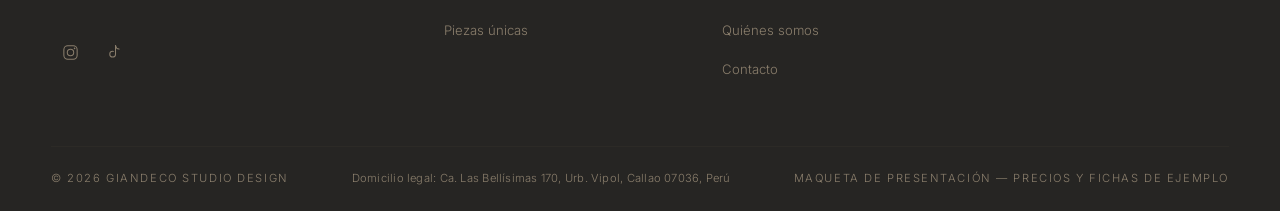
==== commit ee131885: "Gian pone cara nueva, y el estudio celular, domicilio legal y redes Cuatro datos que hasta ahora era" ====
--- a/index.html
+++ b/index.html
@@ -12,7 +12,7 @@
 <link rel="preconnect" href="https://fonts.googleapis.com" />
 <link rel="preconnect" href="https://fonts.gstatic.com" crossorigin />
 <link rel="stylesheet" href="https://fonts.googleapis.com/css2?family=Cormorant+Garamond:wght@300;400;500;600&family=Inter:wght@400;500;600&display=swap" />
-<link rel="stylesheet" href="css/giandeco.css?v=b9ed1e7d" />
+<link rel="stylesheet" href="css/giandeco.css?v=4cc71e6b" />
 </head>
 <body>
 
@@ -751,7 +751,7 @@
         </div>
         <div>
           <dt>WhatsApp</dt>
-          <dd>+51 900 000 000<small>Lunes a sábado, 9 a 19 h</small></dd>
+          <dd><a class="dato-enlace" href="https://wa.me/51920775559" target="_blank" rel="noopener noreferrer">+51 920 775 559</a><small>Lunes a sábado, 9 a 19 h</small></dd>
         </div>
         <div>
           <dt>Profesionales</dt>
@@ -803,6 +803,7 @@
     </div>
     <div class="colo">
       <span>© 2026 Giandeco Studio Design</span>
+      <span class="colo-legal">Domicilio legal: Ca. Las Bellísimas 170, Urb. Vipol, Callao 07036, Perú</span>
       <span>Maqueta de presentación — precios y fichas de ejemplo</span>
     </div>
   </div>
@@ -820,7 +821,7 @@
   </div>
 </aside>
 
-<script src="js/datos.js?v=b9ed1e7d"></script>
-<script src="js/app.js?v=b9ed1e7d"></script>
+<script src="js/datos.js?v=4cc71e6b"></script>
+<script src="js/app.js?v=4cc71e6b"></script>
 </body>
 </html>
--- a/css/giandeco.css
+++ b/css/giandeco.css
@@ -163,6 +163,12 @@
 
 *,*::before,*::after{box-sizing:border-box}
 
+/* El navegador oculta [hidden] con una regla suya, y cualquier display de
+   autor la pisa. Le paso a .camp-band: el JS la ocultaba con band.hidden y
+   su display:grid la dejaba en pantalla, vacia, al salir de la campana.
+   Sobre el negro anterior no se veia; sobre el fondo nuevo, si. */
+[hidden]{display:none!important}
+
 html{
   scroll-padding-top:calc(var(--h-total) + 2rem);
   -webkit-text-size-adjust:100%;
@@ -917,6 +923,12 @@
 .cont-datos dd{margin:0;font-family:var(--display);font-size:1.3rem;font-weight:var(--peso-display);color:var(--txt)}
 .cont-datos dd small{display:block;font-family:var(--sans);font-size:var(--t-sm);color:var(--txt3);
   letter-spacing:0;margin-top:.2rem}
+/* El WhatsApp es lo unico pulsable de la lista: se subraya al pasar por
+   encima para que se note, sin pintarlo de otro color y romper la columna. */
+.cont-datos dd .dato-enlace{text-decoration:underline;text-decoration-color:transparent;
+  text-underline-offset:.18em;transition:text-decoration-color .2s}
+.cont-datos dd .dato-enlace:hover,
+.cont-datos dd .dato-enlace:focus-visible{text-decoration-color:var(--oro)}
 
 /* ---------- 14. producto ------------------------------------------------- */
 
@@ -1350,6 +1362,10 @@
 .colo{display:flex;align-items:center;justify-content:space-between;gap:1.2rem;flex-wrap:wrap;
   padding-block:1.4rem;border-top:1px solid var(--line2);
   font-family:var(--sans);font-size:var(--t-xs);letter-spacing:.14em;color:var(--txt3);text-transform:uppercase}
+/* El domicilio legal es un dato registral, no un reclamo: sale de la caja
+   alta y del espaciado del colofon porque una direccion en versalitas
+   apretadas no se lee, y esta justamente para poder leerse. */
+.colo-legal{text-transform:none;letter-spacing:.02em}
 
 /* ---------- 23. barra de progreso ---------------------------------------- */
 
@@ -1893,7 +1909,7 @@
 
 #v-cat.campana{
   --oro:#8A5E1E;
-  --oro-lt:#A87А2C;
+  --oro-lt:#A87A2C;
   --verde:#2E4034;
   --lienzo-camp:#F1EBDF;
   background:
@@ -1959,137 +1975,3 @@
 #v-cat.campana .sub-c[aria-pressed="true"]{border-color:var(--verde)}
 
 
-/* ==========================================================================
-   33. LA CINTA QUE SE TURNA
-   --------------------------------------------------------------------------
-   Las frases ocupan el mismo sitio y se relevan: la que sale se va por
-   arriba, la que entra sube desde abajo. Nada de marquesina: el texto en
-   movimiento continuo no se lee, sólo distrae.
-   ========================================================================== */
-
-.aviso-rot{
-  position:relative;height:var(--h-aviso);overflow:hidden;
-  padding-inline:var(--gut);
-}
-.aviso-rot span{
-  position:absolute;inset:0;
-  display:flex;align-items:center;justify-content:center;
-  font-family:var(--sans);font-size:.68rem;font-weight:400;letter-spacing:.2em;
-  text-transform:uppercase;color:var(--head-txt2);
-  white-space:nowrap;
-  opacity:0;transform:translateY(105%);
-  transition:opacity .5s var(--ease), transform .6s var(--ease);
-  pointer-events:none;
-}
-.aviso-rot span.on{opacity:1;transform:none}
-.aviso-rot span.fuera{opacity:0;transform:translateY(-105%)}
-
-/* la primera frase es la campaña viva: se marca en oro */
-.aviso-rot span:first-child{color:var(--head-oro)}
-
-@media(max-width:760px){
-  .aviso-rot span{font-size:.6rem;letter-spacing:.12em}
-}
-@media(prefers-reduced-motion:reduce){
-  .aviso-rot span{transition:none}
-}
-
-/* ==========================================================================
-   34. REDES
-   --------------------------------------------------------------------------
-   Dibujadas con el mismo trazo que el resto de iconos del sitio, no con los
-   logotipos oficiales: cada uno llega con su peso y su relleno y en un pie
-   sobrio se notan como tres cuerpos extraños.
-   ========================================================================== */
-
-.redes{display:flex;align-items:center;gap:.35rem;margin-top:.4rem}
-.red{
-  display:grid;place-items:center;width:38px;height:38px;
-  color:var(--txt3);border:1px solid transparent;
-  transition:color var(--rapido), border-color var(--rapido), transform var(--rapido);
-}
-.red svg{
-  width:19px;height:19px;
-  stroke:currentColor;fill:none;stroke-width:1.3;
-  stroke-linecap:round;stroke-linejoin:round;
-}
-.red:hover{color:var(--oro);border-color:var(--line);transform:translateY(-2px)}
-.red:focus-visible{outline:2px solid var(--oro);outline-offset:2px}
-
-/* ==========================================================================
-   35. CAMPAÑA DE TEMPORADA
-   --------------------------------------------------------------------------
-   La línea viva no entra como una categoría más. Tiene portada propia y tiñe
-   la vista: el oro sube de tono, aparece un verde de fondo y las fichas se
-   asientan sobre un lienzo más cálido.
-
-   Es el único sitio del sitio donde se rompe la paleta, y por eso funciona:
-   si todo fuera especial, nada lo sería.
-   ========================================================================== */
-
-#v-cat.campana{
-  --oro:#8A5E1E;
-  --oro-lt:#A87A2C;
-  --verde:#2E4034;
-  --lienzo-camp:#F1EBDF;
-  background:
-    radial-gradient(120% 60% at 50% 0%, rgba(46,64,52,.07), transparent 62%),
-    var(--bg);
-}
-[data-tema="oscuro"] #v-cat.campana{
-  --oro:#D6AC63;
-  --oro-lt:#E7C88C;
-  --verde:#3C5545;
-  --lienzo-camp:#191410;
-  background:
-    radial-gradient(120% 60% at 50% 0%, rgba(60,85,69,.20), transparent 62%),
-    var(--bg);
-}
-
-.camp-band{
-  display:grid;grid-template-columns:1fr;
-  border-bottom:1px solid var(--line2);
-}
-@media(min-width:960px){
-  .camp-band{grid-template-columns:1.15fr .85fr;align-items:stretch}
-}
-
-.camp-band-foto{position:relative;overflow:hidden;min-height:clamp(300px,44vh,560px);background:var(--lienzo)}
-.camp-band-foto img{position:absolute;inset:0;width:100%;height:100%;object-fit:cover;display:block}
-.camp-band-foto .veil{
-  position:absolute;inset:0;
-  background:linear-gradient(to top, rgba(12,10,7,.55), transparent 55%);
-}
-
-.camp-band-txt{
-  display:grid;gap:1.1rem;align-content:center;justify-items:start;
-  padding:clamp(2rem,5vw,4.5rem);
-  background:var(--lienzo-camp);
-}
-.camp-band-txt .eyebrow{color:var(--oro)}
-.camp-band-txt h1{
-  font-family:var(--display);font-weight:var(--peso-display);
-  font-size:var(--t-2xl);line-height:1.06;max-width:11em;
-}
-.camp-band-txt p{margin:0;color:var(--txt2);max-width:44ch}
-
-/* filete de temporada bajo el titular: oro y verde, sin más adorno */
-.camp-band-txt h1::after{
-  content:"";display:block;width:74px;height:2px;margin-top:1.1rem;
-  background:linear-gradient(to right, var(--oro), var(--verde));
-}
-
-.camp-band-tira{display:flex;gap:.5rem;margin-top:.5rem}
-.cb-mini{
-  display:block;width:clamp(64px,7vw,92px);aspect-ratio:1/1;overflow:hidden;
-  background:var(--lienzo);
-}
-.cb-mini img{width:100%;height:100%;object-fit:cover;display:block;
-  transition:transform 1s var(--ease)}
-.cb-mini:hover img{transform:scale(1.07)}
-
-/* Dentro de la campaña, el título de la sección y las fichas cambian de aire */
-#v-cat.campana .ctitle{color:var(--txt)}
-#v-cat.campana .pc{background:var(--lienzo-camp)}
-#v-cat.campana .pc .pr{color:var(--oro)}
-#v-cat.campana .sub-c[aria-pressed="true"]{border-color:var(--verde)}
